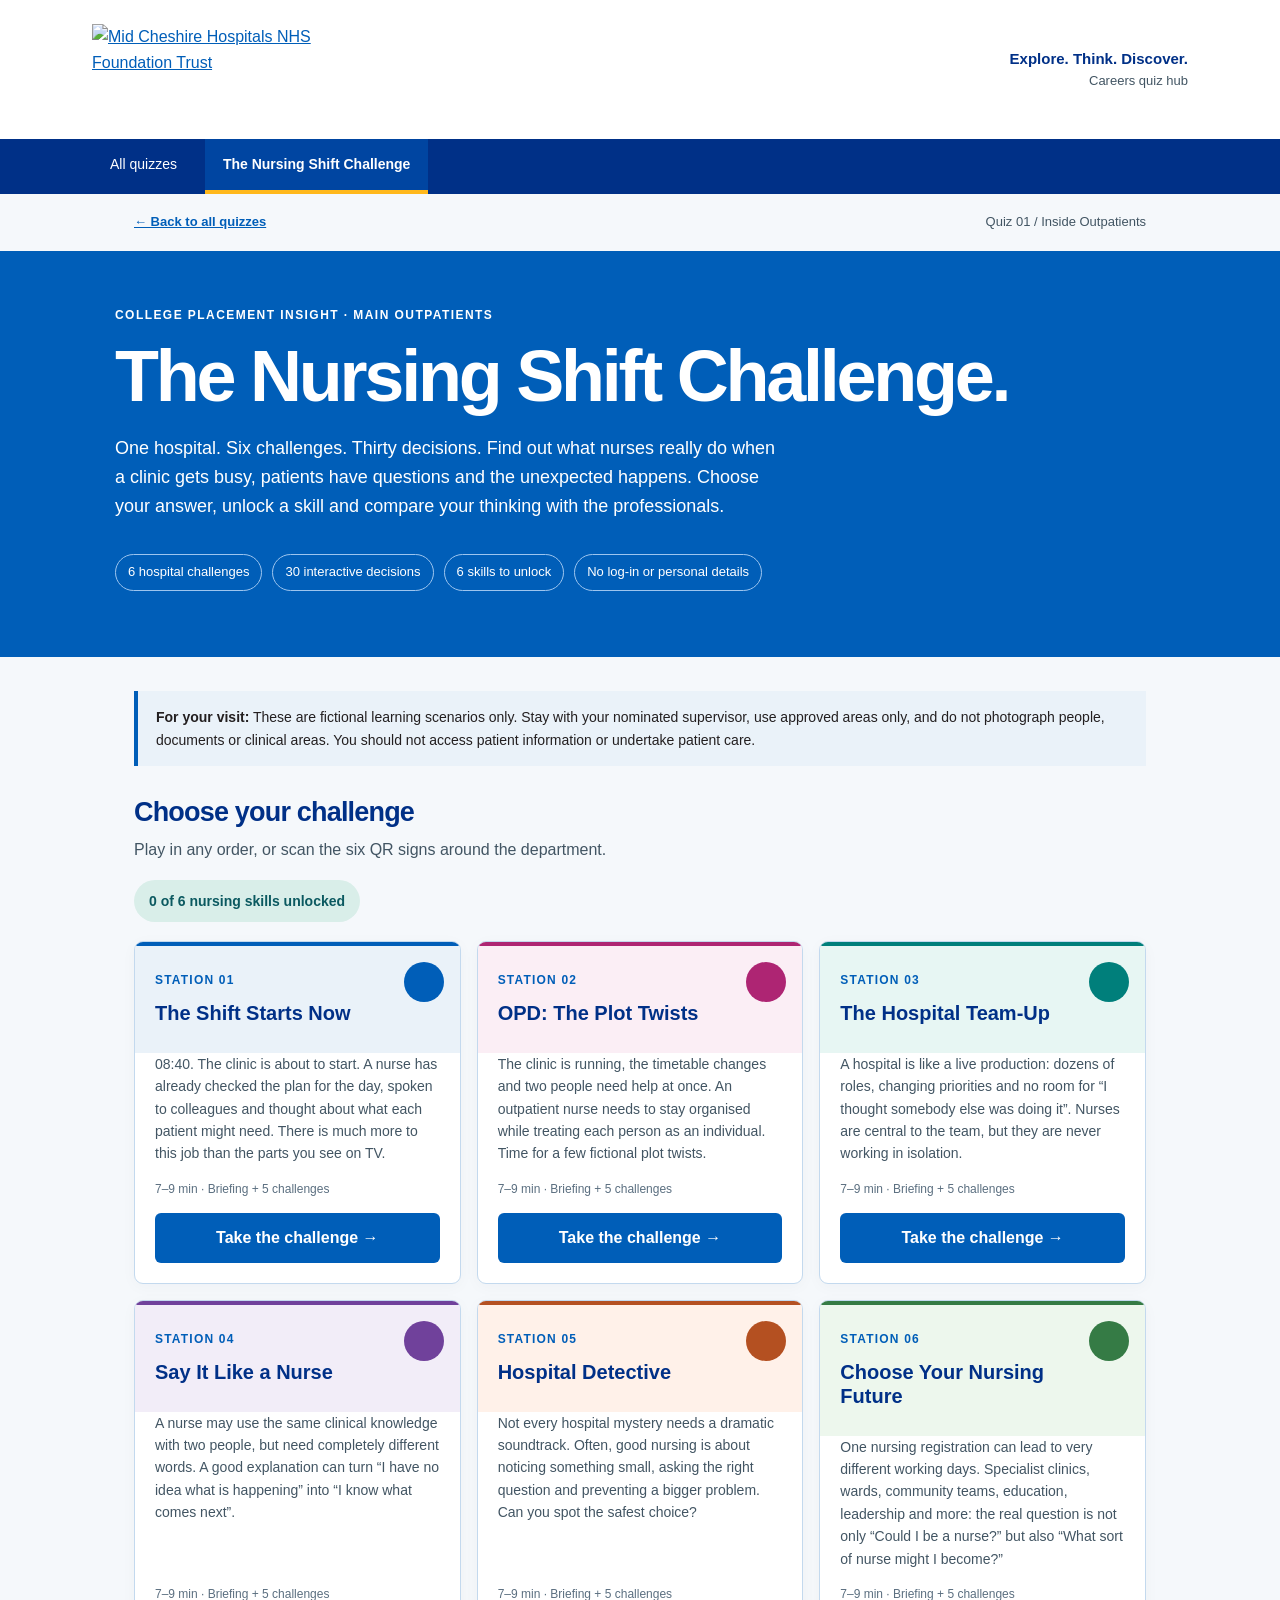
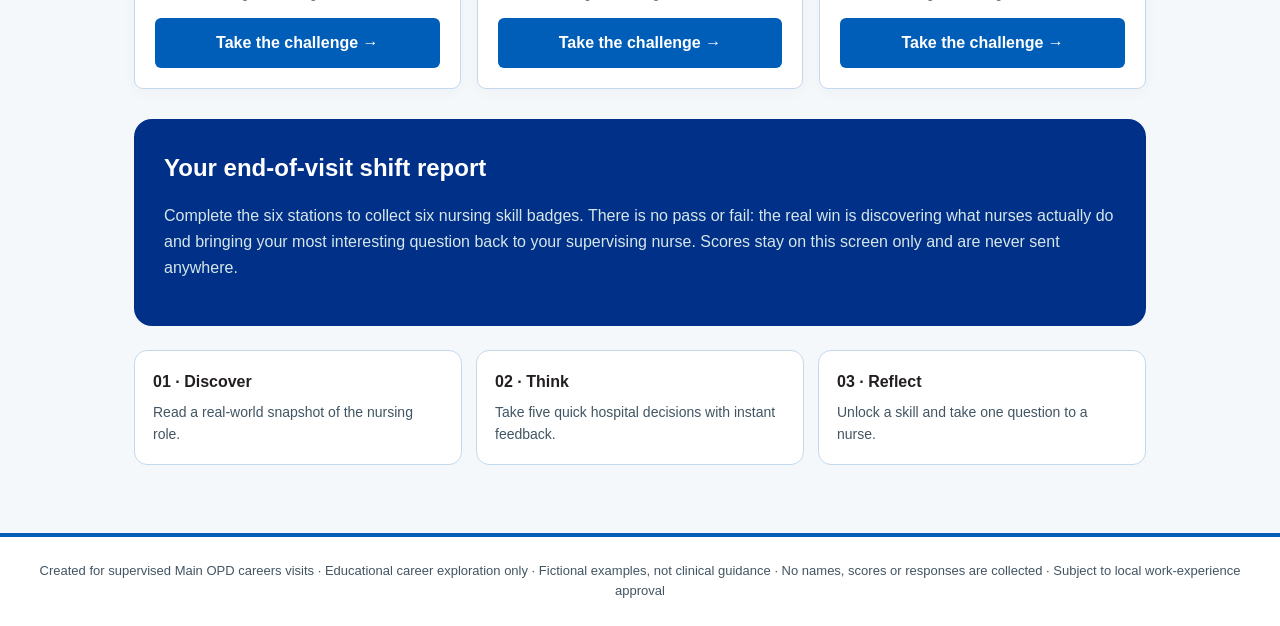
==== nursing.html @ 4a9d88ef "Add branded careers quiz hub Co-authored-by: Copilot App <223556219+Copilot@users.noreply.github.com" ====
<!doctype html>
<html lang="en-GB">
<head>
<meta charset="utf-8"><meta name="viewport" content="width=device-width,initial-scale=1"><meta name="theme-color" content="#005eb8">
<meta name="description" content="Inside Outpatients: an interactive nursing careers insight experience for college students aged 16–18.">
<title>Inside Outpatients | The Nursing Shift Challenge</title>
<style>
:root{--navy:#10273c;--deep:#091a2a;--teal:#006e77;--mint:#c7f0e9;--sky:#e9f5f6;--ink:#15283c;--muted:#4b6072;--line:#d8e5e9;--bg:#f5f8fa;--white:#fff;--gold:#e2b26d;--red:#a62f45}*{box-sizing:border-box}html{scroll-behavior:smooth}body{margin:0;background:var(--bg);color:var(--ink);font-family:Arial,Helvetica,sans-serif;font-size:16px;line-height:1.55}button,a{font:inherit}button:focus-visible,a:focus-visible{outline:3px solid #e3af56;outline-offset:4px}a{color:var(--teal)}header{background:var(--deep);color:#fff}header .inner{max-width:1060px;margin:auto;display:flex;justify-content:space-between;gap:15px;align-items:center;padding:18px 24px}.brand{font-weight:800;letter-spacing:.08em;text-transform:uppercase;font-size:14px}.brand span{display:block;font-weight:400;font-size:12px;letter-spacing:.04em;color:#b7d3d9}.header-pill{border:1px solid #527181;border-radius:99px;font-size:12px;padding:7px 12px;color:#d5e7eb}.hero{background:linear-gradient(140deg,#10273c 0%,#124e5a 100%);color:white;padding:55px 24px 66px}.hero-inner{max-width:1050px;margin:auto}.eyebrow{font-size:12px;letter-spacing:.16em;text-transform:uppercase;color:#bfe2e3;font-weight:bold}.hero h1{font-size:clamp(38px,6vw,72px);line-height:1.06;letter-spacing:-.045em;margin:13px 0 20px;max-width:850px}.hero p{color:#e4f1f3;font-size:18px;max-width:660px;margin:0 0 26px}.hero-tag{display:inline-block;margin-right:10px;margin-top:8px;color:#e5f7f6;border:1px solid #7aafb0;border-radius:20px;padding:7px 12px;font-size:13px}.container{max-width:1060px;padding:34px 24px 68px;margin:auto}.section-head{display:flex;justify-content:space-between;gap:14px;align-items:end;margin:8px 0 17px}.section-head h2{margin:0;font-size:27px;letter-spacing:-.03em}.section-head p{margin:3px 0 0;color:var(--muted)}.notice{border-left:4px solid var(--teal);padding:15px 18px;background:#eaf6f5;margin-bottom:25px;font-size:14px}.grid{display:grid;grid-template-columns:repeat(3,minmax(0,1fr));gap:16px}.station{background:white;border:1px solid var(--line);border-radius:16px;overflow:hidden;box-shadow:0 3px 16px #11283908;display:flex;flex-direction:column}.station .top{min-height:86px;padding:20px;background:linear-gradient(105deg,#eef6f7,#fff)}.number{display:inline-block;font-size:12px;letter-spacing:.1em;font-weight:bold;color:var(--teal)}.station h3{font-size:20px;line-height:1.2;margin:9px 0 8px}.station .body{padding:0 20px 20px;display:flex;flex-direction:column;flex:1}.station p{margin:0 0 15px;color:var(--muted);font-size:14px;flex:1}.meta{font-size:12px;color:#5b6f80;margin-bottom:14px}.btn{border:0;background:var(--teal);color:white;border-radius:9px;padding:12px 17px;font-weight:bold;cursor:pointer;display:inline-block;text-decoration:none;text-align:center}.btn:hover{background:#00555c}.btn.secondary{background:white;border:1px solid #93b9bf;color:#174750}.btn.secondary:hover{background:#ecf8f7}.btn.dark{background:var(--navy)}.btn:disabled{opacity:.45;cursor:not-allowed}.foot{border-top:1px solid var(--line);padding:24px;color:var(--muted);font-size:13px;text-align:center}.hide{display:none!important}.crumb{margin-bottom:23px}.crumb button{border:0;background:none;color:var(--teal);font-weight:bold;cursor:pointer;padding:0}.module{background:white;border:1px solid var(--line);border-radius:18px;padding:clamp(19px,4vw,37px);box-shadow:0 8px 30px #10273c09}.module-heading .kicker{font-size:12px;color:var(--teal);font-weight:700;text-transform:uppercase;letter-spacing:.13em}.module h2{font-size:clamp(28px,4vw,43px);line-height:1.13;margin:8px 0 13px;letter-spacing:-.04em}.module .lead{font-size:17px;color:var(--muted);max-width:780px}.insights{display:grid;grid-template-columns:repeat(3,minmax(0,1fr));gap:12px;margin:28px 0}.insight{background:#f1f7f7;border-radius:11px;padding:18px}.insight h3{font-size:16px;margin:0 0 7px;color:#12555c}.insight p{font-size:14px;margin:0;color:#3f5965}.scenario{border-left:4px solid #d7ab67;background:#fff8ee;padding:16px 19px;margin:20px 0 26px}.scenario h3{font-size:15px;margin:0 0 5px}.scenario p{margin:0;color:#534633;font-size:14px}.quiz-area{border-top:1px solid var(--line);padding-top:25px;margin-top:23px}.quiz-bar{display:flex;align-items:center;justify-content:space-between;gap:15px}.progress-bg{background:#e1ecee;border-radius:12px;height:7px;flex:1;overflow:hidden}.progress-fill{width:0%;height:100%;background:#0b7c83;transition:width .2s}.small{font-size:13px;color:var(--muted)}#question{font-size:21px;margin:17px 0 20px;line-height:1.3}.options{display:grid;gap:10px}.option{display:flex;align-items:flex-start;gap:11px;text-align:left;border:1px solid #c5d6dc;border-radius:11px;padding:13px 15px;background:#fff;color:#23374a;cursor:pointer;font-size:15px;min-height:50px}.option:hover:not(:disabled){background:#f0f9f8;border-color:#67a7aa}.option:disabled{cursor:default}.option .letter{display:inline-flex;justify-content:center;align-items:center;background:#eff4f7;border-radius:7px;width:29px;height:29px;flex:0 0 29px;font-weight:700;font-size:13px}.option.good{border-color:#14805f;background:#eaf8f2}.option.bad{border-color:#b85762;background:#fff0f2}.feedback{border-left:4px solid #0a7d75;background:#e9f7f4;padding:16px;margin:18px 0}.feedback.incorrect{border-color:#b57944;background:#fff8eb}.feedback h3{margin:0 0 5px;font-size:17px}.feedback p{margin:0;font-size:14px}.actions{display:flex;justify-content:space-between;align-items:center;gap:15px;margin-top:22px;flex-wrap:wrap}.result{text-align:center;padding:17px 0 12px}.result .big{font-size:54px;font-weight:800;line-height:1;color:#036c73}.result h3{font-size:28px;margin:13px auto 8px}.reflection{margin-top:28px;background:#eff7f8;border-radius:10px;padding:19px;text-align:left}.reflection h4{margin:0 0 8px}.reflection label{display:block;font-weight:bold;font-size:14px;margin-bottom:7px}.reflection textarea{display:block;width:100%;min-height:95px;padding:13px;font:inherit;border:1px solid #a9c1c9;border-radius:8px;resize:vertical}.reflection p{font-size:13px;color:var(--muted);margin:8px 0 0}.stretch{background:#f4f6f8;border:1px dashed #9fb8c1;padding:17px;border-radius:10px;margin-top:22px}.stretch strong{display:block;margin-bottom:5px}.end-card{background:var(--navy);color:white;border-radius:18px;padding:30px;margin-top:30px}.end-card h2{margin:0 0 10px}.end-card p{color:#d6e7ea}.steps{display:grid;grid-template-columns:repeat(3,1fr);gap:14px;margin-top:24px}.step{background:white;border:1px solid var(--line);border-radius:13px;padding:18px}.step b{display:block}.step p{font-size:14px;color:var(--muted);margin:6px 0 0}.soft{color:#627b88}@media(max-width:780px){.grid{grid-template-columns:repeat(2,minmax(0,1fr))}.insights{grid-template-columns:1fr}.steps{grid-template-columns:1fr}}@media(max-width:530px){.grid{grid-template-columns:1fr}.hero{padding:36px 22px 45px}.hero h1{font-size:42px}.container{padding:25px 16px 55px}.header-pill{display:none}.module{padding:20px}.station .top{min-height:70px}.section-head h2{font-size:24px}.quiz-bar{flex-wrap:wrap}.progress-bg{min-width:100%}}
@media print{.btn,header,.crumb,.foot,#home{display:none!important}.module{box-shadow:none;border:none}.container{padding:0}}

.unlock-report{display:inline-block;font-size:14px;font-weight:700;background:#d9eee9;color:#0b5960;padding:10px 15px;border-radius:30px;margin:0 0 19px}
.station.completed{border-color:#52a38f;box-shadow:0 0 0 2px #d0f2e5}
.station.completed .top:after{content:"✓ SKILL UNLOCKED";display:block;font-size:11px;font-weight:bold;color:#0b725f;letter-spacing:.05em;margin-top:6px}
.q-type{font-weight:800;color:#0b6c75;font-size:12px;letter-spacing:.12em;margin-top:20px}
.badge-earned{margin:3px auto 16px;background:#ddf4e9;border:1px solid #81ba9a;color:#155a4c;display:inline-block;padding:10px 18px;font-weight:800;letter-spacing:.045em;border-radius:99px;font-size:13px}
.station:nth-child(2) .top{background:linear-gradient(110deg,#faf0e4,#fdfdfd)}
.station:nth-child(3) .top{background:linear-gradient(110deg,#e5effb,#fdfdfd)}
.station:nth-child(4) .top{background:linear-gradient(110deg,#eeeafa,#fdfdfd)}
.station:nth-child(5) .top{background:linear-gradient(110deg,#fff0ee,#fdfdfd)}
.station:nth-child(6) .top{background:linear-gradient(110deg,#e8f6e8,#fdfdfd)}
@media(prefers-reduced-motion:reduce){*{scroll-behavior:auto!important;transition:none!important}}
</style>
<link rel="stylesheet" href="theme.css">
</head>
<body>
<a class="skip-link" href="#content">Skip to main content</a>
<header class="site-header"><div class="inner"><a class="trust-logo" href="index.html" aria-label="Quiz hub home"><img src="https://www.mcht.nhs.uk/application/files/9216/4493/8161/Mid_Cheshire_Hospitals_Logo.svg" width="644" height="203" alt="Mid Cheshire Hospitals NHS Foundation Trust"></a><div class="site-label">Explore. Think. Discover.<span>Careers quiz hub</span></div></div></header>
<nav class="site-nav" aria-label="Main navigation"><div class="nav-inner"><a href="index.html">All quizzes</a><a href="nursing.html" aria-current="page">The Nursing Shift Challenge</a></div></nav>
<div id="content" tabindex="-1"></div>
<div class="quiz-breadcrumb"><a href="index.html">&larr; Back to all quizzes</a><span>Quiz 01 / Inside Outpatients</span></div>
<div id="home"><section class="hero"><div class="hero-inner"><div class="eyebrow">College placement insight · Main outpatients</div><h1>The Nursing Shift Challenge.</h1><p>One hospital. Six challenges. Thirty decisions. Find out what nurses really do when a clinic gets busy, patients have questions and the unexpected happens. Choose your answer, unlock a skill and compare your thinking with the professionals.</p><span class="hero-tag">6 hospital challenges</span><span class="hero-tag">30 interactive decisions</span><span class="hero-tag">6 skills to unlock</span><span class="hero-tag">No log-in or personal details</span></div></section><main class="container"><div class="notice"><strong>For your visit:</strong> These are fictional learning scenarios only. Stay with your nominated supervisor, use approved areas only, and do not photograph people, documents or clinical areas. You should not access patient information or undertake patient care.</div><div class="section-head"><div><h2>Choose your challenge</h2><p>Play in any order, or scan the six QR signs around the department.</p></div></div><div id="unlockReport" class="unlock-report" aria-live="polite">0 of 6 nursing skills unlocked</div><div class="grid" id="stationCards"></div><section class="end-card"><h2>Your end-of-visit shift report</h2><p>Complete the six stations to collect six nursing skill badges. There is no pass or fail: the real win is discovering what nurses actually do and bringing your most interesting question back to your supervising nurse. Scores stay on this screen only and are never sent anywhere.</p></section><div class="steps"><div class="step"><b>01 · Discover</b><p>Read a real-world snapshot of the nursing role.</p></div><div class="step"><b>02 · Think</b><p>Take five quick hospital decisions with instant feedback.</p></div><div class="step"><b>03 · Reflect</b><p>Unlock a skill and take one question to a nurse.</p></div></div></main></div>
<main id="stationView" class="container hide"><nav class="crumb"><button id="backBtn" type="button">← All stations</button></nav><article class="module"><div class="module-heading"><div class="kicker" id="moduleKicker"></div><h2 id="moduleTitle"></h2><p class="lead" id="moduleLead"></p></div><section class="insights" id="moduleInsights" aria-label="Background reading"></section><aside class="scenario"><h3>Before you begin</h3><p id="moduleFocus"></p></aside><section class="quiz-area" aria-live="polite"><div id="quizScreen"><div class="quiz-bar"><strong id="qCount">Question 1 of 5</strong><div class="progress-bg" role="progressbar" aria-label="Quiz progress" aria-valuemin="0" aria-valuemax="5" aria-valuenow="0" id="progress"><div class="progress-fill" id="progressFill"></div></div><span class="small" id="scoreLabel">0 correct</span></div><div id="qType" class="q-type">HOSPITAL DECISION</div><h3 id="question"></h3><div class="options" id="options"></div><div class="feedback hide" id="feedback"><h3 id="feedbackTitle"></h3><p id="feedbackText"></p></div><div class="actions"><span class="small">Your answers stay on this device · no marks recorded</span><button class="btn" id="nextBtn" disabled type="button">Next question →</button></div></div><div id="resultScreen" class="result hide"><div class="eyebrow" style="color:#176d74">Challenge completed</div><div class="badge-earned" id="skillBadge"></div><div class="big" id="scoreBig"></div><h3 id="resultTitle"></h3><p id="resultText"></p><div class="reflection"><h4>Debrief with your supervising nurse</h4><label for="reflectionText" id="reflectionPrompt"></label><textarea id="reflectionText" placeholder="Your thoughts — just for you. Nothing is sent or saved."></textarea><p>These notes are not saved, submitted or shared. Discuss your answer with your staff buddy if you wish.</p></div><div class="actions"><button class="btn secondary" id="retryBtn" type="button">Replay the challenge</button><button class="btn dark" id="nextStationBtn" type="button">Next challenge →</button></div></div></section><aside class="stretch"><strong>Ask a real nurse</strong><span id="moduleStretch"></span></aside></article></main>
<footer class="foot">Created for supervised Main OPD careers visits · Educational career exploration only · Fictional examples, not clinical guidance · No names, scores or responses are collected · Subject to local work-experience approval</footer>
<script>
'use strict';
const stations=[{"title":"The Shift Starts Now","kicker":"01 / A morning in the life of a nurse","minutes":"7–9 min","tag":"START OF SHIFT","badge":"Clinical judgement","lead":"08:40. The clinic is about to start. A nurse has already checked the plan for the day, spoken to colleagues and thought about what each patient might need. There is much more to this job than the parts you see on TV.","insights":[["Before the first patient","A nursing day may begin with a briefing, reviewing relevant information and checking that the team has what it needs."],["Think, then act","Registered nurses assess needs, use professional judgement, plan and evaluate care. They do not simply follow instructions."],["No two shifts are alike","Nursing combines practical skills with communication, organising, documentation, patient advocacy and teamwork."]],"focus":"You are watching a fictional morning unfold. In each situation, choose the response that best reflects a registered nurse’s role. No clinical experience needed.","questions":[["It’s 08:40 and the team is having a huddle. What is the biggest reason nurses take part?",["To make sure everyone knows the clinic priorities, responsibilities and any safety concerns","To decide which staff member has the busiest diary","To replace all written communication for the day","To discuss patients within earshot of the waiting room"],0,"A short briefing helps the team coordinate, clarify responsibilities and anticipate problems while keeping information confidential."],["A patient tells the nurse something has changed since their last appointment. What best shows nursing judgement?",["Keep to the original plan because the appointment is booked","Assume the change is unimportant unless a doctor asks","Listen, assess what has changed and act or escalate appropriately","Ask the patient to come back another day without further assessment"],2,"Nurses use assessment and professional judgement to respond to changes and involve the right professional where needed."],["Nursing myth-buster: Which statement is actually true?",["Nurses only carry out instructions written by doctors","Nurses independently use evidence and professional judgement within their scope","Nurses only work on hospital wards","Nurses never lead patient education"],1,"Registered nurses are accountable professionals. Their role includes assessment, decision-making, education and evaluation."],["A patient is about to leave after an appointment. Which task may be an important part of nursing care?",["Checking the patient understands the agreed aftercare and knows where to seek help","Assuming the patient understood everything because they nodded","Rushing through information without inviting questions","Giving identical advice to everybody regardless of the plan"],0,"Clear, appropriate aftercare information and checking understanding help people manage after the visit."],["The TV version of nursing is usually dramatic. Which behind-the-scenes task is also genuinely important?",["Guessing the next appointment from memory","Skipping documentation when the clinic is busy","Only focusing on visible procedures","Accurate records, preparation, communication and ongoing safety checks"],3,"Much of high-quality nursing happens quietly: preparation, accurate records, coordination and noticing small changes."]],"reflect":"Which part of a nurse’s shift did you underestimate before today?","stretch":"Ask an available nurse: “What is the first thing you check before your clinic starts?”"},{"title":"OPD: The Plot Twists","kicker":"02 / A busy outpatient clinic","minutes":"7–9 min","tag":"THE BUSY CLINIC","badge":"Adaptability","lead":"The clinic is running, the timetable changes and two people need help at once. An outpatient nurse needs to stay organised while treating each person as an individual. Time for a few fictional plot twists.","insights":[["Outpatients is varied","Nurses may support specialist clinics, prepare for procedures, assist with treatments, provide education and coordinate follow-up."],["Plans can change","Delays and unexpected questions happen. Nurses stay calm, share accurate information and recognise when something needs escalating."],["Patients first","Busy does not mean impersonal. Dignity, privacy and clear explanations still matter when the waiting room is full."]],"focus":"Plot twist: the printer has jammed, a clinic is delayed and the phone keeps ringing. What does sensible nursing practice look like?","questions":[["Plot twist: a clinic is running late and patients are frustrated. What should the nurse and team aim to do?",["Promise everyone they will be seen in five minutes","Give clear, honest updates and involve the appropriate team to manage concerns","Avoid the waiting area until the delay is over","Tell people they should have expected a delay"],1,"People may still be frustrated, but honest updates and compassionate communication can reduce uncertainty. Never promise a time you cannot confirm."],["A patient arrives anxious about a minor outpatient procedure. What is the nurse’s best starting point?",["Explain what they can expect, listen to concerns and check understanding","Say “There’s nothing to worry about” and move on","Assume everyone wants the same amount of information","Distract them by talking only to their relative"],0,"Nurses provide relevant information, listen to concerns and support informed choices in line with their role."],["A procedure room is being prepared for a clinic. What is a realistic nursing contribution?",["Choosing instruments at random to save time","Assuming all equipment has already been checked","Preparing appropriate supplies and checking readiness within local processes","Leaving preparation entirely to the patient"],2,"Preparation and appropriate checks are an important part of safe, efficient clinic work."],["The nurse is asked a question they cannot safely answer straight away. What is the strongest professional response?",["Give a confident guess so the patient feels reassured","Ignore the question until the end of the day","Search social media for a quick answer","Explain they will check the correct information or ask the appropriate colleague"],3,"Knowing your limits and finding a reliable answer is a strength, not a weakness."],["What makes outpatient nursing different from the stereotype of a hospital ward?",["It does not involve qualified nurses","It can include specialist reviews, procedures, education and follow-up without an overnight stay","It never involves clinical decisions","It has no teamwork or planning"],1,"Outpatient nurses work across diverse specialties and may help people before, during and after appointments."]],"reflect":"What would be hardest about staying professional when a clinic gets busy?","stretch":"Ask a nurse: “What is the most unpredictable part of an outpatient day?”"},{"title":"The Hospital Team-Up","kicker":"03 / Nobody runs a hospital alone","minutes":"7–9 min","tag":"TEAM CHALLENGE","badge":"Teamwork","lead":"A hospital is like a live production: dozens of roles, changing priorities and no room for “I thought somebody else was doing it”. Nurses are central to the team, but they are never working in isolation.","insights":[["Different skills","Registered nurses, clinical support workers, doctors, pharmacists, therapists and many other colleagues bring different expertise."],["Delegation matters","A nurse must consider whether a task is appropriate, whether the person is competent and whether the right support is available."],["Speak up early","Clear handover, respectful questions and timely escalation all contribute to safe care."]],"focus":"You are following an imaginary outpatient clinic team. Decide who contributes and how nurses keep everyone working together.","questions":[["The nurse needs help supporting the clinic. What makes safe delegation different from “just handing jobs out”?",["Giving tasks to whoever is closest","Checking the task, the person’s competence and the support required","Assuming any task is fine if the clinic is busy","Delegating all accountability to someone else"],1,"Delegation requires professional judgement, appropriate instructions and oversight. Registered nurses remain accountable for their own decisions."],["A clinical support worker notices that a patient seems more unwell than earlier. What should happen?",["Wait until the end of the clinic to mention it","Try to diagnose the problem independently","Promptly raise the concern with the registered nurse or appropriate clinician","Discuss it with other visitors"],2,"Recognising and promptly reporting a concern is a valuable contribution. Clinical assessment and decisions sit with the appropriate professional."],["Hospital team quiz: who helps protect patients by keeping the environment clean?",["Domestic and environmental services working alongside clinical staff","Only registered nurses","Only hospital managers","Only reception staff"],0,"Cleaning teams are crucial to infection prevention; patient safety depends on more than clinical roles."],["A patient needs advice about a medicine. Which colleague might a nurse work with for specialist medicine expertise?",["A porter","An estates engineer","A graphic designer","A pharmacist"],3,"Pharmacists bring specialist knowledge of medicines and help the wider team use them safely."],["Which handover would best support a nurse taking over responsibility?",["“You’ll work it out.”","A concise, accurate, relevant update through an approved confidential route","A message containing rumours and personal opinions","An unverified note left in a public area"],1,"Useful handovers are clear, factual, timely and confidential; the exact process depends on local policy."]],"reflect":"Which hospital job did you not realise made such a difference to nursing?","stretch":"Find out which colleagues an outpatient nurse speaks to most often during a clinic."},{"title":"Say It Like a Nurse","kicker":"04 / The communication challenge","minutes":"7–9 min","tag":"THE WORDING TEST","badge":"Communication","lead":"A nurse may use the same clinical knowledge with two people, but need completely different words. A good explanation can turn “I have no idea what is happening” into “I know what comes next”.","insights":[["Listen first","Patients may be worried, confused or embarrassed. Good nursing communication begins with listening."],["Make it understandable","Plain language and checking understanding are often more useful than impressive medical vocabulary."],["Adapt and include","Communication needs vary. Nurses consider interpreters, accessible formats and reasonable adjustments."]],"focus":"Your task: spot the best words, not just the most medical-sounding ones. Each example is fictional.","questions":[["A patient says, “I’m really nervous about today.” Which reply sounds most like a thoughtful nurse?",["“Everyone gets nervous. Next question.”","“Try not to think about it.”","“Thanks for telling me. What is worrying you most?”","“The clinic is busy so we need to move on.”"],2,"Acknowledging feelings and asking an open question helps a nurse understand what reassurance or information may help."],["Rewrite challenge: “Please remain seated pending your appointment.” Which version is clearest?",["“Please take a seat; we’ll let you know when it’s time to go in.”","“Await subsequent clinical notification.”","“Maintain position until instructed otherwise.”","“Do not move for any reason.”"],0,"Plain language makes information easier to understand without losing its meaning."],["A nurse has explained the next steps but the patient still seems unsure. What is a useful approach?",["Repeat the same words louder","Ask an open question or invite the patient to explain the plan in their own words","Assume the patient understands because they said yes","Finish the conversation immediately"],1,"Checking understanding without testing or blaming the patient helps identify anything that needs explaining differently."],["A patient may need communication support because of hearing difficulties. What is the best approach?",["Automatically speak as loudly as possible","Only address the companion","Assume written information works for everyone","Ask what helps them communicate and arrange appropriate adjustments"],3,"Person-centred care means asking about individual communication needs rather than making assumptions."],["A colleague uses a phrase a patient does not understand. What could the nurse do?",["Use even more abbreviations","Pretend the patient understood","Explain it simply and check whether the patient has questions","Tell the patient to search for it online"],2,"Nurses regularly translate complex information into language that is understandable and respectful."]],"reflect":"What sentence could a nurse use to make somebody feel genuinely listened to?","stretch":"Ask an available nurse: “What is one phrase you use to help nervous patients feel comfortable?”"},{"title":"Hospital Detective","kicker":"05 / Spot the professional decision","minutes":"7–9 min","tag":"MYSTERY FILES","badge":"Patient safety","lead":"Not every hospital mystery needs a dramatic soundtrack. Often, good nursing is about noticing something small, asking the right question and preventing a bigger problem. Can you spot the safest choice?","insights":[["Look twice","Checking the correct person, plan and information is a core part of many nursing processes."],["Privacy is part of care","Confidentiality, dignity and secure records matter even when the hospital is extremely busy."],["Speak up, don’t cover up","Nurses have professional responsibilities to raise concerns and respond openly when things are not right."]],"focus":"These are fictional “case files”. You are choosing what an accountable registered nurse would prioritise, not carrying out any clinical action as a visitor.","questions":[["Case file 01: two people have similar names. Before a clinical procedure, what is the nurse’s priority?",["Use the correct approved identity-checking process","Guess from where they are sitting","Assume the appointment list cannot be wrong","Ask the other patient to confirm their identity"],0,"Reliable identity checks help prevent wrong-person errors. Local procedures specify how to do these safely."],["Case file 02: someone asks a nurse to discuss sensitive results in a busy corridor. Best response?",["Speak quickly so fewer people overhear","Text the results to a friend of the patient","Arrange an appropriate private conversation and follow information-sharing procedures","Read the record aloud without confirming the person’s identity"],2,"Privacy and appropriate information-sharing are part of safe, respectful professional practice."],["Case file 03: the nurse notices information is missing from an instruction. Which decision shows good judgement?",["Carry on because the clinic is running late","Clarify the instruction through the correct route before acting","Ask a visitor what they think it means","Make an assumption and hope for the best"],1,"When something is unclear, checking before acting protects patients and staff."],["Case file 04: a colleague raises a genuine safety concern. What response best supports a safe culture?",["Dismiss it because nobody else noticed","Ask them not to put anything in writing","Talk about the colleague behind their back","Listen, take it seriously and use the appropriate escalation process"],3,"Concerns should be heard and acted on using local speaking-up and safety procedures."],["Case file 05: you spot a hospital selfie showing a patient list in the background. What is the problem?",["Only the lighting","It should have had a different filter","It may disclose confidential information and should not be shared","It is fine if the poster meant well"],2,"Identifiable patient information must not be captured or shared through personal photographs or social media."]],"reflect":"Why do you think “checking twice” can be more professional than acting quickly?","stretch":"Ask a nurse for a general, non-identifiable example of a routine safety check that people may not notice."},{"title":"Choose Your Nursing Future","kicker":"06 / Careers behind the uniform","minutes":"7–9 min","tag":"CAREER MODE","badge":"Career insight","lead":"One nursing registration can lead to very different working days. Specialist clinics, wards, community teams, education, leadership and more: the real question is not only “Could I be a nurse?” but also “What sort of nurse might I become?”","insights":[["Many nursing settings","Registered nurses work in wards, outpatient departments, specialist services, community care and other settings."],["Getting qualified","UK routes include NMC-approved nursing degree programmes and nursing degree apprenticeships; entry requirements vary."],["Keep growing","Learning continues after registration. Nurses can develop expertise, take on leadership roles, teach and improve services."]],"focus":"Match the role to the situation, uncover a few career myths and imagine what you might enjoy about nursing.","questions":[["Which nurse is most likely to support people attending a specialist clinic without an overnight admission?",["Only a theatre nurse","An outpatient or specialist clinic nurse","Only a school nurse","Only a ward manager"],1,"Outpatient and specialist nurses support assessment, procedures, treatment, education and follow-up in clinics."],["A nurse loves explaining conditions and helping people manage their health. Which part of nursing could appeal?",["Patient education and specialist nursing","Avoiding patient conversations","Working with no team or learning","Only completing equipment stock counts"],0,"Teaching and helping people understand their health are major parts of many nursing roles."],["Nursing careers myth: “Once you qualify, every nurse does the same job forever.” What is true?",["Yes, nurses cannot change settings","Yes, but only after retiring","No: nurses can develop new skills and move into different services and roles","No: registration means no more training is needed"],2,"Nursing offers multiple pathways, and ongoing professional development is part of a nursing career."],["Which is a genuine route to becoming a UK registered nurse?",["Watching a series of medical dramas","A one-day shadowing visit on its own","Passing an online nursing trivia quiz","An NMC-approved nursing degree or nursing degree apprenticeship"],3,"Nursing is a regulated profession. Approved education routes lead towards eligibility to register, subject to meeting all requirements."],["Final decision: which combination is most likely to help someone thrive as a nurse?",["Curiosity, compassion, teamwork and willingness to keep learning","Never asking for help and always pretending to know the answer","Being fast at every task even if safety is affected","Avoiding conversations and keeping concerns secret"],0,"Good nursing brings together knowledge, respect, judgement, communication and lifelong learning."]],"reflect":"Which kind of nursing would you most like to explore next, and which skill would you like to develop?","stretch":"Ask a nurse: “If you could give your 16-year-old self one piece of career advice, what would it be?”"}];
const home=document.getElementById('home'),view=document.getElementById('stationView');let active=-1,qIndex=0,score=0,answered=false;const completed=new Set();const challengeLabels=['SHIFT BRIEFING','HOSPITAL PLOT TWIST','NURSING REALITY CHECK','WHAT WOULD YOU SAY?','BEHIND THE SCENES'];
const $=id=>document.getElementById(id);function safeText(el,txt){el.textContent=txt}
function cards(){const wrap=$('stationCards');stations.forEach((s,i)=>{const card=document.createElement('div');card.className='station';card.innerHTML=`<div class="top"><span class="number">STATION ${String(i+1).padStart(2,'0')}</span><h3></h3></div><div class="body"><p class="desc"></p><div class="meta">${s.minutes} · Briefing + 5 challenges</div><button class="btn" type="button">Take the challenge →</button></div>`;card.querySelector('h3').textContent=s.title;card.querySelector('p').textContent=s.lead;card.querySelector('button').addEventListener('click',()=>go(i));if(completed.has(i))card.classList.add('completed');wrap.appendChild(card)})}
function go(i,add=true){active=i;qIndex=0;score=0;answered=false;const s=stations[i];home.classList.add('hide');view.classList.remove('hide');safeText($('moduleKicker'),s.kicker);safeText($('moduleTitle'),s.title);safeText($('moduleLead'),s.lead);safeText($('moduleFocus'),s.focus);safeText($('moduleStretch'),s.stretch);const ins=$('moduleInsights');ins.replaceChildren();for(const [h,t] of s.insights){const d=document.createElement('div');d.className='insight';const hh=document.createElement('h3');hh.textContent=h;const p=document.createElement('p');p.textContent=t;d.append(hh,p);ins.append(d)}$('quizScreen').classList.remove('hide');$('resultScreen').classList.add('hide');$('reflectionText').value='';renderQ();if(add){const url=new URL(window.location.href);url.searchParams.set('station',String(i+1));history.pushState({station:i},'',url.toString())}window.scrollTo({top:0,behavior:'instant'})}
function renderQ(){const q=stations[active].questions[qIndex];answered=false;safeText($('qCount'),`Question ${qIndex+1} of 5`);safeText($('scoreLabel'),`${score} correct`);$('progressFill').style.width=`${qIndex*20}%`;$('progress').setAttribute('aria-valuenow',String(qIndex));safeText($('question'),q[0]);safeText($('qType'),challengeLabels[qIndex]);$('options').replaceChildren();q[1].forEach((answer,i)=>{const b=document.createElement('button');b.type='button';b.className='option';const badge=document.createElement('span');badge.className='letter';badge.textContent=String.fromCharCode(65+i);const label=document.createElement('span');label.textContent=answer;b.append(badge,label);b.addEventListener('click',()=>choose(i));$('options').appendChild(b)});$('feedback').className='feedback hide';$('nextBtn').disabled=true;$('nextBtn').textContent=qIndex===4?'See your reflection →':'Next question →'}
function choose(choice){if(answered)return;answered=true;const q=stations[active].questions[qIndex],ok=choice===q[2];if(ok)score++;[...$('options').children].forEach((b,i)=>{b.disabled=true;if(i===q[2])b.classList.add('good');else if(i===choice)b.classList.add('bad')});$('feedback').className=`feedback ${ok?'':'incorrect'}`;safeText($('feedbackTitle'),ok?'Good reasoning':'A useful point to remember');safeText($('feedbackText'),q[3]);$('nextBtn').disabled=false;safeText($('scoreLabel'),`${score} correct`)}
function advance(){if(!answered)return;if(qIndex<4){qIndex++;renderQ();$('question').scrollIntoView({behavior:'smooth',block:'center'})}else finish()}
function finish(){completed.add(active);safeText($('skillBadge'),'SKILL UNLOCKED: '+stations[active].badge);$('quizScreen').classList.add('hide');$('resultScreen').classList.remove('hide');$('progressFill').style.width='100%';safeText($('scoreBig'),`${score}/5`);safeText($('resultTitle'),score===5?'Great clinical thinking':score>=3?'Strong start':'Keep thinking like a nurse');safeText($('resultText'),`You've explored ${stations[active].title.toLowerCase()}. You've unlocked a nursing skill. The explanations matter more than your score — take one interesting question to your supervising nurse.`);safeText($('reflectionPrompt'),stations[active].reflect);$('nextStationBtn').textContent=active===5?'Back to all stations':'Next challenge →';$('resultScreen').scrollIntoView({behavior:'smooth',block:'center'})}
function updateBadges(){safeText($('unlockReport'),`${completed.size} of 6 nursing skills unlocked`);$('stationCards').replaceChildren();cards()}
function back(add=true){updateBadges();home.classList.remove('hide');view.classList.add('hide');active=-1;if(add){let u=new URL(location.href);u.searchParams.delete('station');history.pushState({},'',u.toString())}window.scrollTo({top:0,behavior:'instant'})}
function readStation(){const n=Number(new URLSearchParams(location.search).get('station'));return Number.isInteger(n)&&n>=1&&n<=stations.length?n-1:null}
$('nextBtn').addEventListener('click',advance);$('backBtn').addEventListener('click',()=>back());$('retryBtn').addEventListener('click',()=>go(active));$('nextStationBtn').addEventListener('click',()=>active<5?go(active+1):back());window.addEventListener('popstate',()=>{const station=readStation();if(station!==null)go(station,false);else back(false)});updateBadges();const start=readStation();if(start!==null)go(start,false);
</script>
</body></html>
---- theme.css ----
:root {
  --navy: #003087;
  --deep: #003087;
  --teal: #005eb8;
  --mint: #eaf2f9;
  --sky: #eaf2f9;
  --ink: #231f20;
  --muted: #425563;
  --line: #c3d9ee;
  --bg: #f5f8fb;
  --white: #fff;
  --gold: #ffb81c;
  --red: #8a1538;
  --pink: #ae2573;
}

* { box-sizing: border-box; }
html { scroll-behavior: smooth; }
body { margin: 0; color: var(--ink); background: var(--bg); font: 16px/1.6 Arial, Helvetica, sans-serif; }
a { color: var(--teal); }
button, a { -webkit-tap-highlight-color: transparent; }
button:focus-visible, a:focus-visible, textarea:focus-visible {
  outline: 3px solid var(--gold);
  outline-offset: 4px;
}
.skip-link { position: absolute; top: -100px; left: 16px; z-index: 10; padding: 12px 20px; background: var(--gold); color: var(--ink); font-weight: bold; }
.skip-link:focus { top: 12px; }
.site-header { background: white; color: var(--navy); }
.site-header .inner { max-width: 1160px; margin: auto; padding: 24px 32px; display: flex; justify-content: space-between; align-items: center; gap: 24px; }
.trust-logo { display: block; flex-shrink: 0; width: 290px; max-width: 100%; }
.trust-logo img { display: block; width: 100%; height: auto; }
.site-label { text-align: right; font-size: 15px; font-weight: bold; }
.site-label span { display: block; font-size: 13px; font-weight: normal; color: var(--muted); }
.site-nav { background: var(--navy); }
.nav-inner { max-width: 1160px; margin: auto; padding: 0 32px; display: flex; gap: 10px; }
.site-nav a { display: flex; align-items: center; padding: 14px 18px; color: white; text-decoration: none; font-size: 14px; border-bottom: 4px solid transparent; }
.site-nav a:hover { background: #0045a1; text-decoration: underline; }
.site-nav a[aria-current="page"] { border-color: var(--gold); background: #0045a1; font-weight: bold; }
.eyebrow { font-size: 12px; font-weight: bold; letter-spacing: .12em; text-transform: uppercase; }
.btn { display: inline-flex; align-items: center; justify-content: center; gap: 22px; background: var(--teal); color: white; padding: 13px 22px; border: 0; border-radius: 6px; font: bold 16px/1.5 Arial, Helvetica, sans-serif; text-decoration: none; cursor: pointer; }
.btn:hover { background: var(--navy); text-decoration: underline; }
.hub-hero { background: var(--teal); color: white; }
.hub-hero, .hero { position: relative; isolation: isolate; overflow: hidden; }
.hub-hero::before, .hub-hero::after, .hero::after {
  content: "";
  position: absolute;
  z-index: -1;
  pointer-events: none;
  background: url("https://www.mcht.nhs.uk/application/themes/custom/images/banner-white-heart.svg") center / contain no-repeat;
}
.hub-hero::before { width: 320px; height: 320px; right: -100px; top: -110px; opacity: .14; transform: rotate(15deg); }
.hub-hero::after, .hero::after { width: 260px; height: 260px; right: 28%; bottom: -180px; opacity: .18; transform: rotate(-15deg); }
.heart-icon {
  display: inline-block;
  width: 42px;
  height: 42px;
  flex: 0 0 42px;
  border-radius: 50%;
  background: var(--pink) url("https://www.mcht.nhs.uk/application/themes/custom/images/banner-white-heart-2.svg") center / 26px 26px no-repeat;
}
.hero-note > .heart-icon { float: right; margin: -8px -8px 8px 12px; }
.hub-hero-inner { max-width: 1160px; margin: auto; padding: 64px 32px 72px; display: grid; grid-template-columns: 1.65fr 1fr; gap: 70px; align-items: center; }
.hub-hero .eyebrow { color: #e1efff; margin: 0 0 20px; }
.hub h1 { font-size: clamp(36px, 4.5vw, 58px); letter-spacing: -.035em; line-height: 1.12; margin: 0 0 24px; }
.hero-copy { max-width: 600px; font-size: 18px; color: #eaf2f9; margin: 0 0 28px; }
.hero-button { background: white; color: var(--navy); }
.hero-button:hover { background: #eaf2f9; }
.hero-note { position: relative; background: var(--navy); border-top: 5px solid var(--gold); padding: 30px; border-radius: 0 0 8px 8px; }
.note-label { color: #d3e6ff; font-size: 12px; text-transform: uppercase; letter-spacing: .1em; }
.hero-note h2 { font-size: 29px; line-height: 1.2; margin: 18px 0; letter-spacing: -.02em; }
.hero-note p { color: #eaf2f9; font-size: 15px; }
.note-bottom { border-top: 1px solid #547ab8; padding-top: 18px; margin-top: 24px; display: flex; gap: 20px; font-size: 12px; }
.hub-content { max-width: 1160px; margin: auto; padding: 52px 32px 64px; }
#quizzes { scroll-margin-top: 24px; }
.hub-section-heading { display: flex; justify-content: space-between; align-items: end; gap: 24px; margin-bottom: 26px; }
.hub-section-heading .eyebrow { margin: 0 0 6px; color: var(--teal); }
.hub-section-heading h2 { margin: 0; color: var(--navy); font-size: clamp(26px, 3vw, 34px); letter-spacing: -.025em; line-height: 1.2; }
.hub-section-heading > p { color: var(--muted); font-size: 14px; margin: 0; }
.quiz-list { display: grid; gap: 24px; }
.quiz-card { display: grid; grid-template-columns: 280px 1fr; background: white; border: 1px solid var(--line); border-radius: 10px; overflow: hidden; box-shadow: 0 5px 20px #00308708; }
.quiz-art { background: #eaf2f9; color: var(--navy); display: flex; flex-direction: column; justify-content: space-between; align-items: center; padding: 26px; min-height: 320px; border-bottom: 5px solid var(--pink); }
.quiz-index { align-self: flex-start; font-size: 12px; letter-spacing: .15em; font-weight: bold; }
.quiz-art svg { width: 150px; height: 150px; color: var(--teal); }
.quiz-art > span:last-child { font-size: 14px; font-weight: bold; }
.quiz-card-body { padding: 32px 36px; }
.available { color: #006747; background: #e6f4ee; font-size: 12px; font-weight: bold; padding: 5px 10px; border-radius: 4px; }
.quiz-card h3 { color: var(--navy); font-size: 28px; line-height: 1.2; letter-spacing: -.025em; margin: 18px 0 12px; }
.quiz-card p { color: var(--muted); margin: 0; max-width: 620px; }
.quiz-facts { list-style: none; padding: 0; margin: 20px 0 24px; display: flex; flex-wrap: wrap; gap: 8px 24px; font-size: 13px; font-weight: bold; color: var(--navy); }
.future-note { display: flex; gap: 20px; align-items: center; padding: 24px 28px; border: 1px dashed #99b4ce; border-radius: 8px; }
.future-note h3 { font-size: 17px; color: var(--navy); margin: 0 0 4px; }
.future-note p { margin: 0; color: var(--muted); font-size: 14px; }
.visit-note { margin-top: 40px; padding: 22px 26px; background: var(--sky); border-left: 4px solid var(--teal); }
.visit-note h2 { font-size: 18px; color: var(--navy); margin: 0 0 6px; }
.visit-note p { color: var(--muted); font-size: 14px; margin: 0; }
.hub-footer { border-top: 4px solid var(--teal); padding: 28px max(32px, calc((100% - 1096px) / 2)); background: white; display: flex; justify-content: space-between; align-items: center; gap: 24px; font-size: 13px; color: var(--muted); }
.hub-footer strong { color: var(--navy); font-size: 15px; }
.hub-footer p { margin: 4px 0 0; }
.hub-footer a { white-space: nowrap; }

/* Keep the original learning experience in the shared Trust colour palette. */
.quiz-breadcrumb { max-width: 1060px; margin: auto; padding: 18px 24px; display: flex; justify-content: space-between; gap: 16px; font-size: 13px; }
.quiz-breadcrumb a { font-weight: bold; }
.quiz-breadcrumb span { color: var(--muted); }
.hero { background: var(--teal); }
.hero h1 { max-width: 900px; }
.hero .eyebrow, .hero p, .hero-tag { color: white; }
.hero-tag { border-color: #9dc5ef; }
.section-head h2, .module h2, .station h3 { color: var(--navy); }
.station { border-radius: 9px; --station-colour: #005eb8; --station-tint: #eaf2f9; }
.station:nth-child(2) { --station-colour: #ae2573; --station-tint: #fbeef5; }
.station:nth-child(3) { --station-colour: #007f7b; --station-tint: #e7f6f3; }
.station:nth-child(4) { --station-colour: #70419b; --station-tint: #f2edf8; }
.station:nth-child(5) { --station-colour: #b45021; --station-tint: #fff1e9; }
.station:nth-child(6) { --station-colour: #357b45; --station-tint: #edf7ed; }
.station .top, .station:nth-child(n) .top {
  position: relative;
  padding-right: 72px;
  background: var(--station-tint);
  border-top: 4px solid var(--station-colour);
}
.station .top::before {
  content: "";
  position: absolute;
  top: 16px;
  right: 16px;
  width: 40px;
  height: 40px;
  border-radius: 50%;
  background: var(--station-colour) url("https://www.mcht.nhs.uk/application/themes/custom/images/banner-white-heart-2.svg") center / 25px 25px no-repeat;
}
.station .number, .module-heading .kicker, .q-type, .result .big { color: var(--teal); }
.notice, .insight, .reflection { background: var(--sky); }
.insight h3 { color: var(--navy); }
.btn.secondary { border-color: var(--teal); color: var(--teal); }
.btn.secondary:hover { background: var(--sky); }
.progress-fill { background: var(--teal); }
.option:hover:not(:disabled) { background: var(--sky); border-color: var(--teal); }
.foot { background: white; border-top: 4px solid var(--teal); }

@media (max-width: 800px) {
  .hub-hero-inner { grid-template-columns: 1fr; gap: 32px; padding: 40px 24px; }
  .hero-note { max-width: 100%; }
  .hero-note h2 br { display: none; }
  .hub-section-heading { align-items: start; flex-direction: column; gap: 10px; }
  .quiz-card { grid-template-columns: 200px 1fr; }
  .quiz-card-body { padding: 26px; }
  .hub-footer { align-items: start; flex-direction: column; gap: 12px; }
}
@media (max-width: 560px) {
  .site-header .inner { padding: 20px; }
  .trust-logo { width: 250px; }
  .site-label { display: none; }
  .nav-inner { padding: 0 8px; gap: 0; }
  .site-nav a { padding: 12px; font-size: 12px; }
  .hub-content { padding: 32px 20px 40px; }
  .quiz-card { grid-template-columns: 1fr; }
  .quiz-art { min-height: 0; flex-direction: row; gap: 12px; padding: 18px 22px; }
  .quiz-art svg { width: 64px; height: 64px; order: 2; }
  .quiz-art > span:last-child { display: none; }
  .quiz-card h3 { font-size: 25px; }
  .quiz-card .btn { width: 100%; gap: 12px; font-size: 15px; }
  .future-note { padding: 20px; }
  .quiz-breadcrumb { padding: 16px; }
  .quiz-breadcrumb span { display: none; }
}
@media (prefers-reduced-motion: reduce) {
  *, *::before, *::after { scroll-behavior: auto !important; transition: none !important; }
}
@media print {
  .site-header, .site-nav, .quiz-breadcrumb, .skip-link, .hub-footer, .hero-button { display: none !important; }
  .hub-hero, .hero-note { background: white; color: black; }
  .hub-hero p, .hub-hero .eyebrow, .hero-note p, .note-label { color: black; }
}
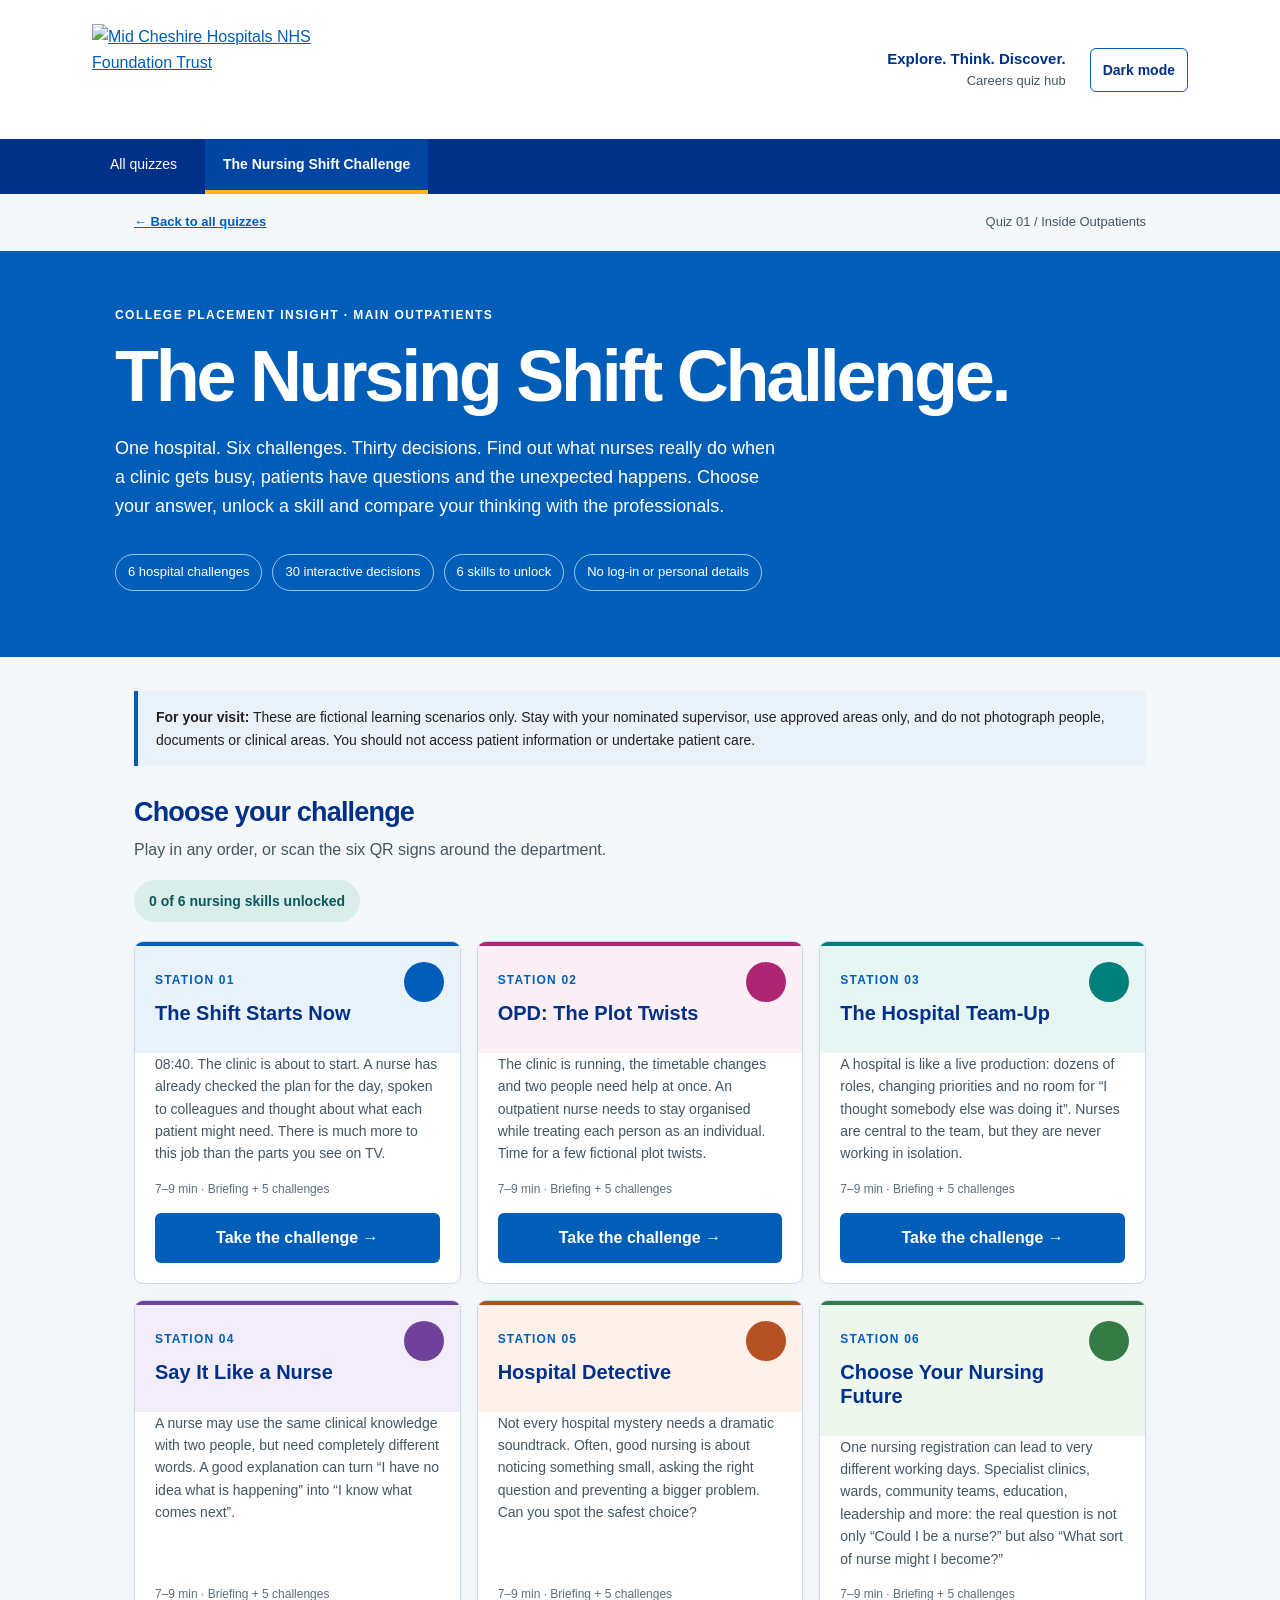
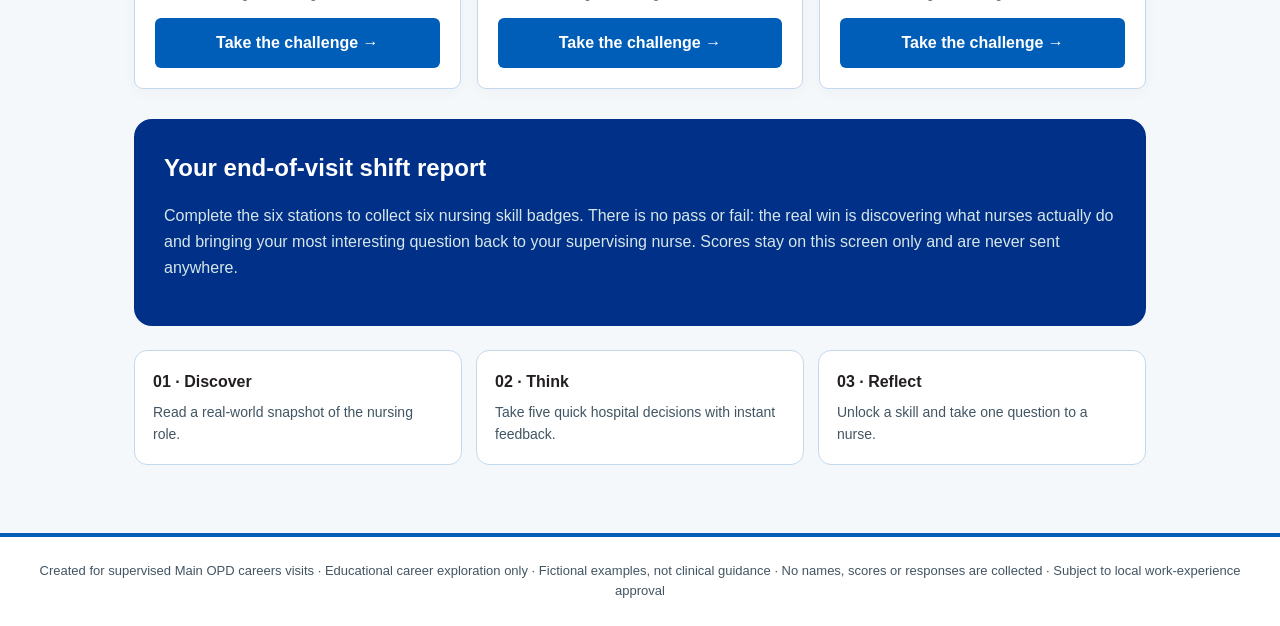
==== commit e51aaa6a: "Add homepage QR code and accessible theme switch Co-authored-by: Copilot App <223556219+Copilot@user" ====
--- a/nursing.html
+++ b/nursing.html
@@ -4,6 +4,7 @@
 <meta charset="utf-8"><meta name="viewport" content="width=device-width,initial-scale=1"><meta name="theme-color" content="#005eb8">
 <meta name="description" content="Inside Outpatients: an interactive nursing careers insight experience for college students aged 16–18.">
 <title>Inside Outpatients | The Nursing Shift Challenge</title>
+<script src="theme.js"></script>
 <style>
 :root{--navy:#10273c;--deep:#091a2a;--teal:#006e77;--mint:#c7f0e9;--sky:#e9f5f6;--ink:#15283c;--muted:#4b6072;--line:#d8e5e9;--bg:#f5f8fa;--white:#fff;--gold:#e2b26d;--red:#a62f45}*{box-sizing:border-box}html{scroll-behavior:smooth}body{margin:0;background:var(--bg);color:var(--ink);font-family:Arial,Helvetica,sans-serif;font-size:16px;line-height:1.55}button,a{font:inherit}button:focus-visible,a:focus-visible{outline:3px solid #e3af56;outline-offset:4px}a{color:var(--teal)}header{background:var(--deep);color:#fff}header .inner{max-width:1060px;margin:auto;display:flex;justify-content:space-between;gap:15px;align-items:center;padding:18px 24px}.brand{font-weight:800;letter-spacing:.08em;text-transform:uppercase;font-size:14px}.brand span{display:block;font-weight:400;font-size:12px;letter-spacing:.04em;color:#b7d3d9}.header-pill{border:1px solid #527181;border-radius:99px;font-size:12px;padding:7px 12px;color:#d5e7eb}.hero{background:linear-gradient(140deg,#10273c 0%,#124e5a 100%);color:white;padding:55px 24px 66px}.hero-inner{max-width:1050px;margin:auto}.eyebrow{font-size:12px;letter-spacing:.16em;text-transform:uppercase;color:#bfe2e3;font-weight:bold}.hero h1{font-size:clamp(38px,6vw,72px);line-height:1.06;letter-spacing:-.045em;margin:13px 0 20px;max-width:850px}.hero p{color:#e4f1f3;font-size:18px;max-width:660px;margin:0 0 26px}.hero-tag{display:inline-block;margin-right:10px;margin-top:8px;color:#e5f7f6;border:1px solid #7aafb0;border-radius:20px;padding:7px 12px;font-size:13px}.container{max-width:1060px;padding:34px 24px 68px;margin:auto}.section-head{display:flex;justify-content:space-between;gap:14px;align-items:end;margin:8px 0 17px}.section-head h2{margin:0;font-size:27px;letter-spacing:-.03em}.section-head p{margin:3px 0 0;color:var(--muted)}.notice{border-left:4px solid var(--teal);padding:15px 18px;background:#eaf6f5;margin-bottom:25px;font-size:14px}.grid{display:grid;grid-template-columns:repeat(3,minmax(0,1fr));gap:16px}.station{background:white;border:1px solid var(--line);border-radius:16px;overflow:hidden;box-shadow:0 3px 16px #11283908;display:flex;flex-direction:column}.station .top{min-height:86px;padding:20px;background:linear-gradient(105deg,#eef6f7,#fff)}.number{display:inline-block;font-size:12px;letter-spacing:.1em;font-weight:bold;color:var(--teal)}.station h3{font-size:20px;line-height:1.2;margin:9px 0 8px}.station .body{padding:0 20px 20px;display:flex;flex-direction:column;flex:1}.station p{margin:0 0 15px;color:var(--muted);font-size:14px;flex:1}.meta{font-size:12px;color:#5b6f80;margin-bottom:14px}.btn{border:0;background:var(--teal);color:white;border-radius:9px;padding:12px 17px;font-weight:bold;cursor:pointer;display:inline-block;text-decoration:none;text-align:center}.btn:hover{background:#00555c}.btn.secondary{background:white;border:1px solid #93b9bf;color:#174750}.btn.secondary:hover{background:#ecf8f7}.btn.dark{background:var(--navy)}.btn:disabled{opacity:.45;cursor:not-allowed}.foot{border-top:1px solid var(--line);padding:24px;color:var(--muted);font-size:13px;text-align:center}.hide{display:none!important}.crumb{margin-bottom:23px}.crumb button{border:0;background:none;color:var(--teal);font-weight:bold;cursor:pointer;padding:0}.module{background:white;border:1px solid var(--line);border-radius:18px;padding:clamp(19px,4vw,37px);box-shadow:0 8px 30px #10273c09}.module-heading .kicker{font-size:12px;color:var(--teal);font-weight:700;text-transform:uppercase;letter-spacing:.13em}.module h2{font-size:clamp(28px,4vw,43px);line-height:1.13;margin:8px 0 13px;letter-spacing:-.04em}.module .lead{font-size:17px;color:var(--muted);max-width:780px}.insights{display:grid;grid-template-columns:repeat(3,minmax(0,1fr));gap:12px;margin:28px 0}.insight{background:#f1f7f7;border-radius:11px;padding:18px}.insight h3{font-size:16px;margin:0 0 7px;color:#12555c}.insight p{font-size:14px;margin:0;color:#3f5965}.scenario{border-left:4px solid #d7ab67;background:#fff8ee;padding:16px 19px;margin:20px 0 26px}.scenario h3{font-size:15px;margin:0 0 5px}.scenario p{margin:0;color:#534633;font-size:14px}.quiz-area{border-top:1px solid var(--line);padding-top:25px;margin-top:23px}.quiz-bar{display:flex;align-items:center;justify-content:space-between;gap:15px}.progress-bg{background:#e1ecee;border-radius:12px;height:7px;flex:1;overflow:hidden}.progress-fill{width:0%;height:100%;background:#0b7c83;transition:width .2s}.small{font-size:13px;color:var(--muted)}#question{font-size:21px;margin:17px 0 20px;line-height:1.3}.options{display:grid;gap:10px}.option{display:flex;align-items:flex-start;gap:11px;text-align:left;border:1px solid #c5d6dc;border-radius:11px;padding:13px 15px;background:#fff;color:#23374a;cursor:pointer;font-size:15px;min-height:50px}.option:hover:not(:disabled){background:#f0f9f8;border-color:#67a7aa}.option:disabled{cursor:default}.option .letter{display:inline-flex;justify-content:center;align-items:center;background:#eff4f7;border-radius:7px;width:29px;height:29px;flex:0 0 29px;font-weight:700;font-size:13px}.option.good{border-color:#14805f;background:#eaf8f2}.option.bad{border-color:#b85762;background:#fff0f2}.feedback{border-left:4px solid #0a7d75;background:#e9f7f4;padding:16px;margin:18px 0}.feedback.incorrect{border-color:#b57944;background:#fff8eb}.feedback h3{margin:0 0 5px;font-size:17px}.feedback p{margin:0;font-size:14px}.actions{display:flex;justify-content:space-between;align-items:center;gap:15px;margin-top:22px;flex-wrap:wrap}.result{text-align:center;padding:17px 0 12px}.result .big{font-size:54px;font-weight:800;line-height:1;color:#036c73}.result h3{font-size:28px;margin:13px auto 8px}.reflection{margin-top:28px;background:#eff7f8;border-radius:10px;padding:19px;text-align:left}.reflection h4{margin:0 0 8px}.reflection label{display:block;font-weight:bold;font-size:14px;margin-bottom:7px}.reflection textarea{display:block;width:100%;min-height:95px;padding:13px;font:inherit;border:1px solid #a9c1c9;border-radius:8px;resize:vertical}.reflection p{font-size:13px;color:var(--muted);margin:8px 0 0}.stretch{background:#f4f6f8;border:1px dashed #9fb8c1;padding:17px;border-radius:10px;margin-top:22px}.stretch strong{display:block;margin-bottom:5px}.end-card{background:var(--navy);color:white;border-radius:18px;padding:30px;margin-top:30px}.end-card h2{margin:0 0 10px}.end-card p{color:#d6e7ea}.steps{display:grid;grid-template-columns:repeat(3,1fr);gap:14px;margin-top:24px}.step{background:white;border:1px solid var(--line);border-radius:13px;padding:18px}.step b{display:block}.step p{font-size:14px;color:var(--muted);margin:6px 0 0}.soft{color:#627b88}@media(max-width:780px){.grid{grid-template-columns:repeat(2,minmax(0,1fr))}.insights{grid-template-columns:1fr}.steps{grid-template-columns:1fr}}@media(max-width:530px){.grid{grid-template-columns:1fr}.hero{padding:36px 22px 45px}.hero h1{font-size:42px}.container{padding:25px 16px 55px}.header-pill{display:none}.module{padding:20px}.station .top{min-height:70px}.section-head h2{font-size:24px}.quiz-bar{flex-wrap:wrap}.progress-bg{min-width:100%}}
 @media print{.btn,header,.crumb,.foot,#home{display:none!important}.module{box-shadow:none;border:none}.container{padding:0}}
@@ -24,12 +25,12 @@
 </head>
 <body>
 <a class="skip-link" href="#content">Skip to main content</a>
-<header class="site-header"><div class="inner"><a class="trust-logo" href="index.html" aria-label="Quiz hub home"><img src="https://www.mcht.nhs.uk/application/files/9216/4493/8161/Mid_Cheshire_Hospitals_Logo.svg" width="644" height="203" alt="Mid Cheshire Hospitals NHS Foundation Trust"></a><div class="site-label">Explore. Think. Discover.<span>Careers quiz hub</span></div></div></header>
+<header class="site-header"><div class="inner"><a class="trust-logo" href="index.html" aria-label="Quiz hub home"><img src="https://www.mcht.nhs.uk/application/files/9216/4493/8161/Mid_Cheshire_Hospitals_Logo.svg" width="644" height="203" alt="Mid Cheshire Hospitals NHS Foundation Trust"></a><div class="site-label">Explore. Think. Discover.<span>Careers quiz hub</span></div><button class="theme-toggle" type="button" aria-pressed="false" hidden>Dark mode</button></div></header>
 <nav class="site-nav" aria-label="Main navigation"><div class="nav-inner"><a href="index.html">All quizzes</a><a href="nursing.html" aria-current="page">The Nursing Shift Challenge</a></div></nav>
 <div id="content" tabindex="-1"></div>
 <div class="quiz-breadcrumb"><a href="index.html">&larr; Back to all quizzes</a><span>Quiz 01 / Inside Outpatients</span></div>
 <div id="home"><section class="hero"><div class="hero-inner"><div class="eyebrow">College placement insight · Main outpatients</div><h1>The Nursing Shift Challenge.</h1><p>One hospital. Six challenges. Thirty decisions. Find out what nurses really do when a clinic gets busy, patients have questions and the unexpected happens. Choose your answer, unlock a skill and compare your thinking with the professionals.</p><span class="hero-tag">6 hospital challenges</span><span class="hero-tag">30 interactive decisions</span><span class="hero-tag">6 skills to unlock</span><span class="hero-tag">No log-in or personal details</span></div></section><main class="container"><div class="notice"><strong>For your visit:</strong> These are fictional learning scenarios only. Stay with your nominated supervisor, use approved areas only, and do not photograph people, documents or clinical areas. You should not access patient information or undertake patient care.</div><div class="section-head"><div><h2>Choose your challenge</h2><p>Play in any order, or scan the six QR signs around the department.</p></div></div><div id="unlockReport" class="unlock-report" aria-live="polite">0 of 6 nursing skills unlocked</div><div class="grid" id="stationCards"></div><section class="end-card"><h2>Your end-of-visit shift report</h2><p>Complete the six stations to collect six nursing skill badges. There is no pass or fail: the real win is discovering what nurses actually do and bringing your most interesting question back to your supervising nurse. Scores stay on this screen only and are never sent anywhere.</p></section><div class="steps"><div class="step"><b>01 · Discover</b><p>Read a real-world snapshot of the nursing role.</p></div><div class="step"><b>02 · Think</b><p>Take five quick hospital decisions with instant feedback.</p></div><div class="step"><b>03 · Reflect</b><p>Unlock a skill and take one question to a nurse.</p></div></div></main></div>
-<main id="stationView" class="container hide"><nav class="crumb"><button id="backBtn" type="button">← All stations</button></nav><article class="module"><div class="module-heading"><div class="kicker" id="moduleKicker"></div><h2 id="moduleTitle"></h2><p class="lead" id="moduleLead"></p></div><section class="insights" id="moduleInsights" aria-label="Background reading"></section><aside class="scenario"><h3>Before you begin</h3><p id="moduleFocus"></p></aside><section class="quiz-area" aria-live="polite"><div id="quizScreen"><div class="quiz-bar"><strong id="qCount">Question 1 of 5</strong><div class="progress-bg" role="progressbar" aria-label="Quiz progress" aria-valuemin="0" aria-valuemax="5" aria-valuenow="0" id="progress"><div class="progress-fill" id="progressFill"></div></div><span class="small" id="scoreLabel">0 correct</span></div><div id="qType" class="q-type">HOSPITAL DECISION</div><h3 id="question"></h3><div class="options" id="options"></div><div class="feedback hide" id="feedback"><h3 id="feedbackTitle"></h3><p id="feedbackText"></p></div><div class="actions"><span class="small">Your answers stay on this device · no marks recorded</span><button class="btn" id="nextBtn" disabled type="button">Next question →</button></div></div><div id="resultScreen" class="result hide"><div class="eyebrow" style="color:#176d74">Challenge completed</div><div class="badge-earned" id="skillBadge"></div><div class="big" id="scoreBig"></div><h3 id="resultTitle"></h3><p id="resultText"></p><div class="reflection"><h4>Debrief with your supervising nurse</h4><label for="reflectionText" id="reflectionPrompt"></label><textarea id="reflectionText" placeholder="Your thoughts — just for you. Nothing is sent or saved."></textarea><p>These notes are not saved, submitted or shared. Discuss your answer with your staff buddy if you wish.</p></div><div class="actions"><button class="btn secondary" id="retryBtn" type="button">Replay the challenge</button><button class="btn dark" id="nextStationBtn" type="button">Next challenge →</button></div></div></section><aside class="stretch"><strong>Ask a real nurse</strong><span id="moduleStretch"></span></aside></article></main>
+<main id="stationView" class="container hide"><nav class="crumb"><button id="backBtn" type="button">← All stations</button></nav><article class="module"><div class="module-heading"><div class="kicker" id="moduleKicker"></div><h2 id="moduleTitle"></h2><p class="lead" id="moduleLead"></p></div><section class="insights" id="moduleInsights" aria-label="Background reading"></section><aside class="scenario"><h3>Before you begin</h3><p id="moduleFocus"></p></aside><section class="quiz-area" aria-live="polite"><div id="quizScreen"><div class="quiz-bar"><strong id="qCount">Question 1 of 5</strong><div class="progress-bg" role="progressbar" aria-label="Quiz progress" aria-valuemin="0" aria-valuemax="5" aria-valuenow="0" id="progress"><div class="progress-fill" id="progressFill"></div></div><span class="small" id="scoreLabel">0 correct</span></div><div id="qType" class="q-type">HOSPITAL DECISION</div><h3 id="question"></h3><div class="options" id="options"></div><div class="feedback hide" id="feedback"><h3 id="feedbackTitle"></h3><p id="feedbackText"></p></div><div class="actions"><span class="small">Your answers stay on this device · no marks recorded</span><button class="btn" id="nextBtn" disabled type="button">Next question →</button></div></div><div id="resultScreen" class="result hide"><div class="eyebrow result-eyebrow">Challenge completed</div><div class="badge-earned" id="skillBadge"></div><div class="big" id="scoreBig"></div><h3 id="resultTitle"></h3><p id="resultText"></p><div class="reflection"><h4>Debrief with your supervising nurse</h4><label for="reflectionText" id="reflectionPrompt"></label><textarea id="reflectionText" placeholder="Your thoughts — just for you. Nothing is sent or saved."></textarea><p>These notes are not saved, submitted or shared. Discuss your answer with your staff buddy if you wish.</p></div><div class="actions"><button class="btn secondary" id="retryBtn" type="button">Replay the challenge</button><button class="btn dark" id="nextStationBtn" type="button">Next challenge →</button></div></div></section><aside class="stretch"><strong>Ask a real nurse</strong><span id="moduleStretch"></span></aside></article></main>
 <footer class="foot">Created for supervised Main OPD careers visits · Educational career exploration only · Fictional examples, not clinical guidance · No names, scores or responses are collected · Subject to local work-experience approval</footer>
 <script>
 'use strict';
@@ -37,13 +38,13 @@
 const home=document.getElementById('home'),view=document.getElementById('stationView');let active=-1,qIndex=0,score=0,answered=false;const completed=new Set();const challengeLabels=['SHIFT BRIEFING','HOSPITAL PLOT TWIST','NURSING REALITY CHECK','WHAT WOULD YOU SAY?','BEHIND THE SCENES'];
 const $=id=>document.getElementById(id);function safeText(el,txt){el.textContent=txt}
 function cards(){const wrap=$('stationCards');stations.forEach((s,i)=>{const card=document.createElement('div');card.className='station';card.innerHTML=`<div class="top"><span class="number">STATION ${String(i+1).padStart(2,'0')}</span><h3></h3></div><div class="body"><p class="desc"></p><div class="meta">${s.minutes} · Briefing + 5 challenges</div><button class="btn" type="button">Take the challenge →</button></div>`;card.querySelector('h3').textContent=s.title;card.querySelector('p').textContent=s.lead;card.querySelector('button').addEventListener('click',()=>go(i));if(completed.has(i))card.classList.add('completed');wrap.appendChild(card)})}
-function go(i,add=true){active=i;qIndex=0;score=0;answered=false;const s=stations[i];home.classList.add('hide');view.classList.remove('hide');safeText($('moduleKicker'),s.kicker);safeText($('moduleTitle'),s.title);safeText($('moduleLead'),s.lead);safeText($('moduleFocus'),s.focus);safeText($('moduleStretch'),s.stretch);const ins=$('moduleInsights');ins.replaceChildren();for(const [h,t] of s.insights){const d=document.createElement('div');d.className='insight';const hh=document.createElement('h3');hh.textContent=h;const p=document.createElement('p');p.textContent=t;d.append(hh,p);ins.append(d)}$('quizScreen').classList.remove('hide');$('resultScreen').classList.add('hide');$('reflectionText').value='';renderQ();if(add){const url=new URL(window.location.href);url.searchParams.set('station',String(i+1));history.pushState({station:i},'',url.toString())}window.scrollTo({top:0,behavior:'instant'})}
+function go(i,add=true){active=i;qIndex=0;score=0;answered=false;const s=stations[i];home.classList.add('hide');view.classList.remove('hide');safeText($('moduleKicker'),s.kicker);safeText($('moduleTitle'),s.title);safeText($('moduleLead'),s.lead);safeText($('moduleFocus'),s.focus);safeText($('moduleStretch'),s.stretch);const ins=$('moduleInsights');ins.replaceChildren();for(const [h,t] of s.insights){const d=document.createElement('div');d.className='insight';const hh=document.createElement('h3');hh.textContent=h;const p=document.createElement('p');p.textContent=t;d.append(hh,p);ins.append(d)}$('quizScreen').classList.remove('hide');$('resultScreen').classList.add('hide');$('reflectionText').value='';renderQ();if(add){const url=new URL(window.location.href);url.searchParams.set('station',String(i+1));history.pushState({station:i},'',url.toString());$('moduleTitle').setAttribute('tabindex','-1');$('moduleTitle').focus({preventScroll:true})}window.scrollTo({top:0,behavior:'instant'})}
 function renderQ(){const q=stations[active].questions[qIndex];answered=false;safeText($('qCount'),`Question ${qIndex+1} of 5`);safeText($('scoreLabel'),`${score} correct`);$('progressFill').style.width=`${qIndex*20}%`;$('progress').setAttribute('aria-valuenow',String(qIndex));safeText($('question'),q[0]);safeText($('qType'),challengeLabels[qIndex]);$('options').replaceChildren();q[1].forEach((answer,i)=>{const b=document.createElement('button');b.type='button';b.className='option';const badge=document.createElement('span');badge.className='letter';badge.textContent=String.fromCharCode(65+i);const label=document.createElement('span');label.textContent=answer;b.append(badge,label);b.addEventListener('click',()=>choose(i));$('options').appendChild(b)});$('feedback').className='feedback hide';$('nextBtn').disabled=true;$('nextBtn').textContent=qIndex===4?'See your reflection →':'Next question →'}
-function choose(choice){if(answered)return;answered=true;const q=stations[active].questions[qIndex],ok=choice===q[2];if(ok)score++;[...$('options').children].forEach((b,i)=>{b.disabled=true;if(i===q[2])b.classList.add('good');else if(i===choice)b.classList.add('bad')});$('feedback').className=`feedback ${ok?'':'incorrect'}`;safeText($('feedbackTitle'),ok?'Good reasoning':'A useful point to remember');safeText($('feedbackText'),q[3]);$('nextBtn').disabled=false;safeText($('scoreLabel'),`${score} correct`)}
-function advance(){if(!answered)return;if(qIndex<4){qIndex++;renderQ();$('question').scrollIntoView({behavior:'smooth',block:'center'})}else finish()}
-function finish(){completed.add(active);safeText($('skillBadge'),'SKILL UNLOCKED: '+stations[active].badge);$('quizScreen').classList.add('hide');$('resultScreen').classList.remove('hide');$('progressFill').style.width='100%';safeText($('scoreBig'),`${score}/5`);safeText($('resultTitle'),score===5?'Great clinical thinking':score>=3?'Strong start':'Keep thinking like a nurse');safeText($('resultText'),`You've explored ${stations[active].title.toLowerCase()}. You've unlocked a nursing skill. The explanations matter more than your score — take one interesting question to your supervising nurse.`);safeText($('reflectionPrompt'),stations[active].reflect);$('nextStationBtn').textContent=active===5?'Back to all stations':'Next challenge →';$('resultScreen').scrollIntoView({behavior:'smooth',block:'center'})}
+function choose(choice){if(answered)return;answered=true;const q=stations[active].questions[qIndex],ok=choice===q[2];if(ok)score++;[...$('options').children].forEach((b,i)=>{b.disabled=true;if(i===q[2])b.classList.add('good');else if(i===choice)b.classList.add('bad')});$('feedback').className=`feedback ${ok?'':'incorrect'}`;safeText($('feedbackTitle'),ok?'Good reasoning':'A useful point to remember');safeText($('feedbackText'),q[3]);$('nextBtn').disabled=false;safeText($('scoreLabel'),`${score} correct`);$('nextBtn').focus()}
+function advance(){if(!answered)return;if(qIndex<4){qIndex++;renderQ();$('question').setAttribute('tabindex','-1');$('question').focus({preventScroll:true});$('question').scrollIntoView({behavior:'smooth',block:'center'})}else finish()}
+function finish(){completed.add(active);safeText($('skillBadge'),'SKILL UNLOCKED: '+stations[active].badge);$('quizScreen').classList.add('hide');$('resultScreen').classList.remove('hide');$('progressFill').style.width='100%';safeText($('scoreBig'),`${score}/5`);safeText($('resultTitle'),score===5?'Great clinical thinking':score>=3?'Strong start':'Keep thinking like a nurse');safeText($('resultText'),`You've explored ${stations[active].title.toLowerCase()}. You've unlocked a nursing skill. The explanations matter more than your score — take one interesting question to your supervising nurse.`);safeText($('reflectionPrompt'),stations[active].reflect);$('nextStationBtn').textContent=active===5?'Back to all stations':'Next challenge →';$('resultTitle').setAttribute('tabindex','-1');$('resultTitle').focus({preventScroll:true});$('resultScreen').scrollIntoView({behavior:'smooth',block:'center'})}
 function updateBadges(){safeText($('unlockReport'),`${completed.size} of 6 nursing skills unlocked`);$('stationCards').replaceChildren();cards()}
-function back(add=true){updateBadges();home.classList.remove('hide');view.classList.add('hide');active=-1;if(add){let u=new URL(location.href);u.searchParams.delete('station');history.pushState({},'',u.toString())}window.scrollTo({top:0,behavior:'instant'})}
+function back(add=true){updateBadges();home.classList.remove('hide');view.classList.add('hide');active=-1;if(add){let u=new URL(location.href);u.searchParams.delete('station');history.pushState({},'',u.toString());const heading=document.querySelector('.section-head h2');heading.setAttribute('tabindex','-1');heading.focus({preventScroll:true});heading.scrollIntoView({block:'start'})}else window.scrollTo({top:0,behavior:'instant'})}
 function readStation(){const n=Number(new URLSearchParams(location.search).get('station'));return Number.isInteger(n)&&n>=1&&n<=stations.length?n-1:null}
 $('nextBtn').addEventListener('click',advance);$('backBtn').addEventListener('click',()=>back());$('retryBtn').addEventListener('click',()=>go(active));$('nextStationBtn').addEventListener('click',()=>active<5?go(active+1):back());window.addEventListener('popstate',()=>{const station=readStation();if(station!==null)go(station,false);else back(false)});updateBadges();const start=readStation();if(start!==null)go(start,false);
 </script>
--- a/theme.css
+++ b/theme.css
@@ -29,8 +29,11 @@
 .site-header .inner { max-width: 1160px; margin: auto; padding: 24px 32px; display: flex; justify-content: space-between; align-items: center; gap: 24px; }
 .trust-logo { display: block; flex-shrink: 0; width: 290px; max-width: 100%; }
 .trust-logo img { display: block; width: 100%; height: auto; }
-.site-label { text-align: right; font-size: 15px; font-weight: bold; }
+.site-label { margin-left: auto; text-align: right; font-size: 15px; font-weight: bold; }
 .site-label span { display: block; font-size: 13px; font-weight: normal; color: var(--muted); }
+.theme-toggle { flex: 0 0 auto; min-height: 44px; padding: 8px 12px; border: 1px solid #005eb8; border-radius: 6px; background: white; color: #003087; font: bold 14px/1.3 Arial, Helvetica, sans-serif; cursor: pointer; }
+.theme-toggle:hover { background: #eaf2f9; }
+.theme-toggle[hidden] { display: none; }
 .site-nav { background: var(--navy); }
 .nav-inner { max-width: 1160px; margin: auto; padding: 0 32px; display: flex; gap: 10px; }
 .site-nav a { display: flex; align-items: center; padding: 14px 18px; color: white; text-decoration: none; font-size: 14px; border-bottom: 4px solid transparent; }
@@ -137,6 +140,63 @@
 .progress-fill { background: var(--teal); }
 .option:hover:not(:disabled) { background: var(--sky); border-color: var(--teal); }
 .foot { background: white; border-top: 4px solid var(--teal); }
+.result-eyebrow { color: #176d74; }
+
+:root[data-theme="dark"] {
+  color-scheme: dark;
+  --ink: #edf4fa;
+  --muted: #c3d2e1;
+  --line: #40586e;
+  --bg: #101c2a;
+  --sky: #1d3448;
+}
+[data-theme="dark"] .site-header { background: #17283a; color: #edf4fa; }
+[data-theme="dark"] .trust-logo { background: white; border-radius: 4px; padding: 8px; }
+[data-theme="dark"] .theme-toggle { background: #263d51; color: #edf4fa; border-color: #9dc5ef; }
+[data-theme="dark"] .theme-toggle:hover { background: #38536b; }
+[data-theme="dark"] a:not(.btn):not(.skip-link):not(.trust-logo):not(.site-nav a) { color: #a9d2ff; }
+[data-theme="dark"] .quiz-card,
+[data-theme="dark"] .station,
+[data-theme="dark"] .module,
+[data-theme="dark"] .step,
+[data-theme="dark"] .hub-footer,
+[data-theme="dark"] .foot { background: #17283a; }
+[data-theme="dark"] .quiz-art { background: #233d54; color: #e0efff; }
+[data-theme="dark"] .quiz-art svg { color: #9dc5ef; }
+[data-theme="dark"] .hub-section-heading h2,
+[data-theme="dark"] .quiz-card h3,
+[data-theme="dark"] .quiz-facts,
+[data-theme="dark"] .future-note h3,
+[data-theme="dark"] .visit-note h2,
+[data-theme="dark"] .hub-footer strong,
+[data-theme="dark"] .section-head h2,
+[data-theme="dark"] .module h2,
+[data-theme="dark"] .insight h3 { color: #d7eaff; }
+[data-theme="dark"] .hub-section-heading .eyebrow,
+[data-theme="dark"] .module-heading .kicker,
+[data-theme="dark"] .q-type,
+[data-theme="dark"] .result .big,
+[data-theme="dark"] .result-eyebrow,
+[data-theme="dark"] .crumb button { color: #a9d2ff; }
+[data-theme="dark"] .station .top { color: #231f20; }
+[data-theme="dark"] .station h3 { color: #003087; }
+[data-theme="dark"] .meta,
+[data-theme="dark"] .insight p,
+[data-theme="dark"] .reflection p { color: var(--muted); }
+[data-theme="dark"] .scenario { background: #463822; color: #fff1d2; }
+[data-theme="dark"] .scenario p { color: #fff1d2; }
+[data-theme="dark"] .progress-bg { background: #40586e; }
+[data-theme="dark"] .option { background: #20384c; border-color: #7893a9; color: #edf4fa; }
+[data-theme="dark"] .option .letter { background: #39546a; }
+[data-theme="dark"] .option:hover:not(:disabled) { background: #304e65; border-color: #a9d2ff; }
+[data-theme="dark"] .option.good { background: #194b3d; border-color: #87d8ae; }
+[data-theme="dark"] .option.bad { background: #60313b; border-color: #ffabb7; }
+[data-theme="dark"] .feedback { background: #194b3d; border-color: #87d8ae; }
+[data-theme="dark"] .feedback.incorrect { background: #463822; border-color: #f0c484; }
+[data-theme="dark"] .reflection textarea { background: #101c2a; color: #edf4fa; border-color: #91aaba; }
+[data-theme="dark"] .stretch { background: #20384c; border-color: #7893a9; }
+[data-theme="dark"] .btn.secondary { background: #20384c; color: #edf4fa; border-color: #9dc5ef; }
+[data-theme="dark"] .btn.secondary:hover { background: #38536b; }
 
 @media (max-width: 800px) {
   .hub-hero-inner { grid-template-columns: 1fr; gap: 32px; padding: 40px 24px; }
@@ -148,8 +208,8 @@
   .hub-footer { align-items: start; flex-direction: column; gap: 12px; }
 }
 @media (max-width: 560px) {
-  .site-header .inner { padding: 20px; }
-  .trust-logo { width: 250px; }
+  .site-header .inner { padding: 16px; gap: 12px; }
+  .trust-logo { width: 250px; flex: 0 1 250px; min-width: 0; }
   .site-label { display: none; }
   .nav-inner { padding: 0 8px; gap: 0; }
   .site-nav a { padding: 12px; font-size: 12px; }
@@ -171,4 +231,6 @@
   .site-header, .site-nav, .quiz-breadcrumb, .skip-link, .hub-footer, .hero-button { display: none !important; }
   .hub-hero, .hero-note { background: white; color: black; }
   .hub-hero p, .hub-hero .eyebrow, .hero-note p, .note-label { color: black; }
-}
+  [data-theme="dark"] body, [data-theme="dark"] .module, [data-theme="dark"] .insight, [data-theme="dark"] .scenario, [data-theme="dark"] .reflection, [data-theme="dark"] .stretch { background: white; color: black; }
+  [data-theme="dark"] .module h2, [data-theme="dark"] .insight h3, [data-theme="dark"] .insight p, [data-theme="dark"] .scenario p, [data-theme="dark"] .module .lead, [data-theme="dark"] .reflection p, [data-theme="dark"] .result .big, [data-theme="dark"] .result-eyebrow, [data-theme="dark"] .module-heading .kicker { color: black; }
+}
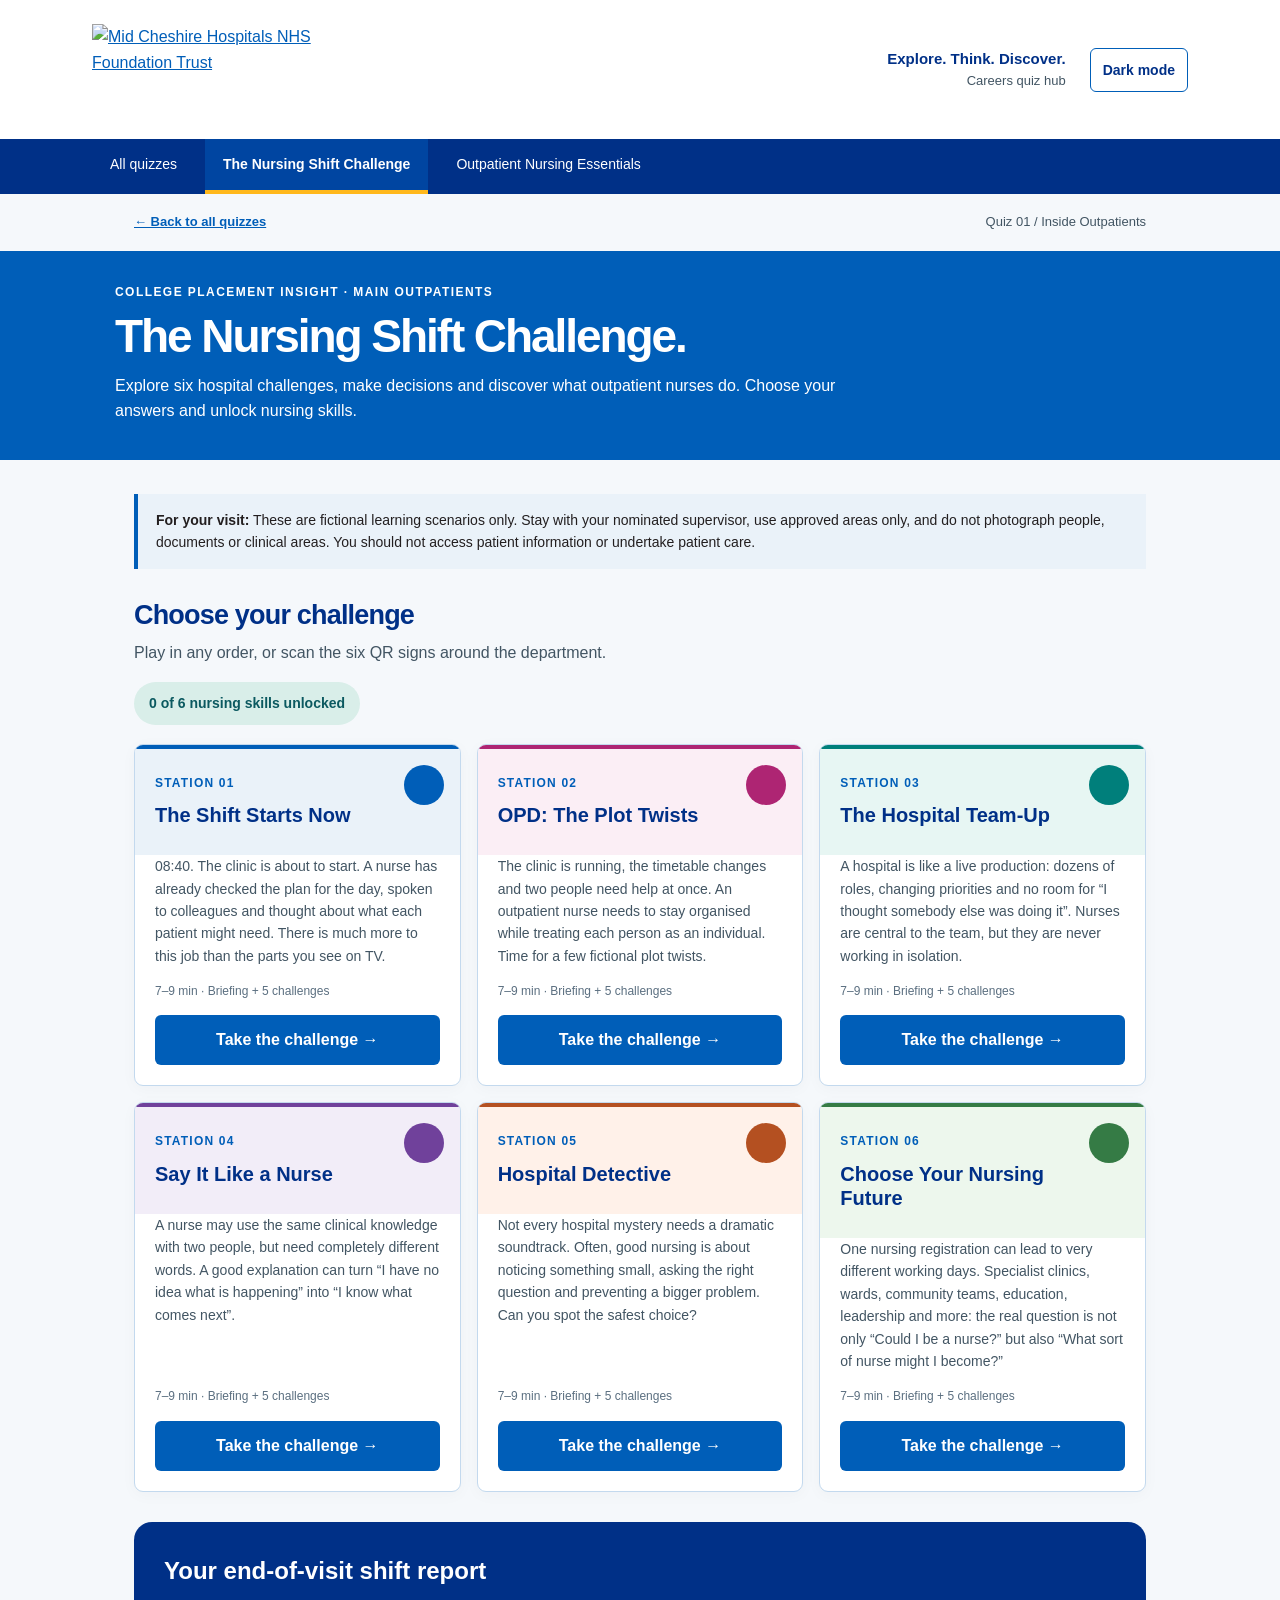
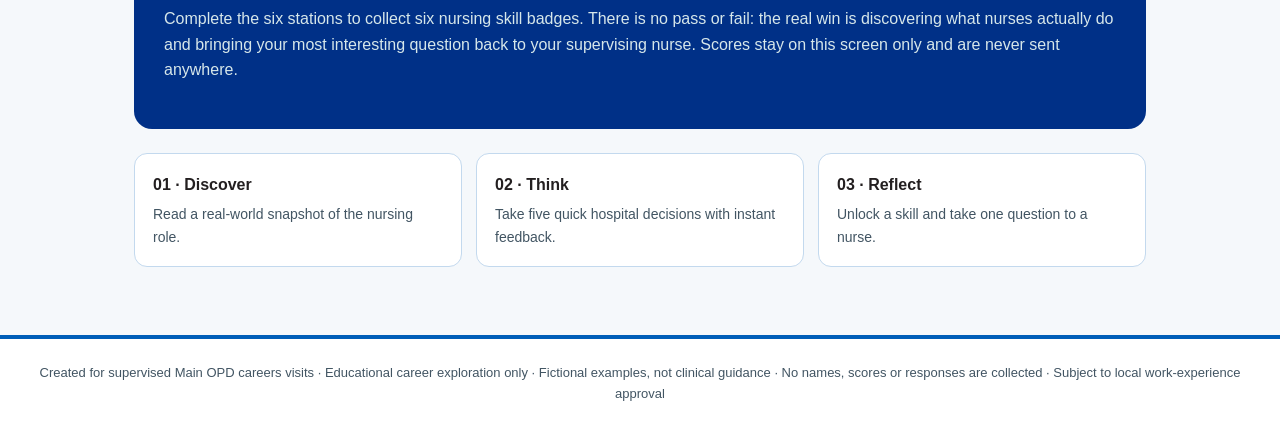
==== commit e7993025: "Add outpatient nursing essentials collection Co-authored-by: Copilot App <223556219+Copilot@users.no" ====
--- a/nursing.html
+++ b/nursing.html
@@ -26,10 +26,10 @@
 <body>
 <a class="skip-link" href="#content">Skip to main content</a>
 <header class="site-header"><div class="inner"><a class="trust-logo" href="index.html" aria-label="Quiz hub home"><img src="https://www.mcht.nhs.uk/application/files/9216/4493/8161/Mid_Cheshire_Hospitals_Logo.svg" width="644" height="203" alt="Mid Cheshire Hospitals NHS Foundation Trust"></a><div class="site-label">Explore. Think. Discover.<span>Careers quiz hub</span></div><button class="theme-toggle" type="button" aria-pressed="false" hidden>Dark mode</button></div></header>
-<nav class="site-nav" aria-label="Main navigation"><div class="nav-inner"><a href="index.html">All quizzes</a><a href="nursing.html" aria-current="page">The Nursing Shift Challenge</a></div></nav>
+<nav class="site-nav" aria-label="Main navigation"><div class="nav-inner"><a href="index.html">All quizzes</a><a href="nursing.html" aria-current="page">The Nursing Shift Challenge</a><a href="staff-quizzes.html">Outpatient Nursing Essentials</a></div></nav>
 <div id="content" tabindex="-1"></div>
 <div class="quiz-breadcrumb"><a href="index.html">&larr; Back to all quizzes</a><span>Quiz 01 / Inside Outpatients</span></div>
-<div id="home"><section class="hero"><div class="hero-inner"><div class="eyebrow">College placement insight · Main outpatients</div><h1>The Nursing Shift Challenge.</h1><p>One hospital. Six challenges. Thirty decisions. Find out what nurses really do when a clinic gets busy, patients have questions and the unexpected happens. Choose your answer, unlock a skill and compare your thinking with the professionals.</p><span class="hero-tag">6 hospital challenges</span><span class="hero-tag">30 interactive decisions</span><span class="hero-tag">6 skills to unlock</span><span class="hero-tag">No log-in or personal details</span></div></section><main class="container"><div class="notice"><strong>For your visit:</strong> These are fictional learning scenarios only. Stay with your nominated supervisor, use approved areas only, and do not photograph people, documents or clinical areas. You should not access patient information or undertake patient care.</div><div class="section-head"><div><h2>Choose your challenge</h2><p>Play in any order, or scan the six QR signs around the department.</p></div></div><div id="unlockReport" class="unlock-report" aria-live="polite">0 of 6 nursing skills unlocked</div><div class="grid" id="stationCards"></div><section class="end-card"><h2>Your end-of-visit shift report</h2><p>Complete the six stations to collect six nursing skill badges. There is no pass or fail: the real win is discovering what nurses actually do and bringing your most interesting question back to your supervising nurse. Scores stay on this screen only and are never sent anywhere.</p></section><div class="steps"><div class="step"><b>01 · Discover</b><p>Read a real-world snapshot of the nursing role.</p></div><div class="step"><b>02 · Think</b><p>Take five quick hospital decisions with instant feedback.</p></div><div class="step"><b>03 · Reflect</b><p>Unlock a skill and take one question to a nurse.</p></div></div></main></div>
+<div id="home"><section class="hero"><div class="hero-inner"><div class="eyebrow">College placement insight · Main outpatients</div><h1>The Nursing Shift Challenge.</h1><p>Explore six hospital challenges, make decisions and discover what outpatient nurses do. Choose your answers and unlock nursing skills.</p></div></section><main class="container"><div class="notice"><strong>For your visit:</strong> These are fictional learning scenarios only. Stay with your nominated supervisor, use approved areas only, and do not photograph people, documents or clinical areas. You should not access patient information or undertake patient care.</div><div class="section-head"><div><h2>Choose your challenge</h2><p>Play in any order, or scan the six QR signs around the department.</p></div></div><div id="unlockReport" class="unlock-report" aria-live="polite">0 of 6 nursing skills unlocked</div><div class="grid" id="stationCards"></div><section class="end-card"><h2>Your end-of-visit shift report</h2><p>Complete the six stations to collect six nursing skill badges. There is no pass or fail: the real win is discovering what nurses actually do and bringing your most interesting question back to your supervising nurse. Scores stay on this screen only and are never sent anywhere.</p></section><div class="steps"><div class="step"><b>01 · Discover</b><p>Read a real-world snapshot of the nursing role.</p></div><div class="step"><b>02 · Think</b><p>Take five quick hospital decisions with instant feedback.</p></div><div class="step"><b>03 · Reflect</b><p>Unlock a skill and take one question to a nurse.</p></div></div></main></div>
 <main id="stationView" class="container hide"><nav class="crumb"><button id="backBtn" type="button">← All stations</button></nav><article class="module"><div class="module-heading"><div class="kicker" id="moduleKicker"></div><h2 id="moduleTitle"></h2><p class="lead" id="moduleLead"></p></div><section class="insights" id="moduleInsights" aria-label="Background reading"></section><aside class="scenario"><h3>Before you begin</h3><p id="moduleFocus"></p></aside><section class="quiz-area" aria-live="polite"><div id="quizScreen"><div class="quiz-bar"><strong id="qCount">Question 1 of 5</strong><div class="progress-bg" role="progressbar" aria-label="Quiz progress" aria-valuemin="0" aria-valuemax="5" aria-valuenow="0" id="progress"><div class="progress-fill" id="progressFill"></div></div><span class="small" id="scoreLabel">0 correct</span></div><div id="qType" class="q-type">HOSPITAL DECISION</div><h3 id="question"></h3><div class="options" id="options"></div><div class="feedback hide" id="feedback"><h3 id="feedbackTitle"></h3><p id="feedbackText"></p></div><div class="actions"><span class="small">Your answers stay on this device · no marks recorded</span><button class="btn" id="nextBtn" disabled type="button">Next question →</button></div></div><div id="resultScreen" class="result hide"><div class="eyebrow result-eyebrow">Challenge completed</div><div class="badge-earned" id="skillBadge"></div><div class="big" id="scoreBig"></div><h3 id="resultTitle"></h3><p id="resultText"></p><div class="reflection"><h4>Debrief with your supervising nurse</h4><label for="reflectionText" id="reflectionPrompt"></label><textarea id="reflectionText" placeholder="Your thoughts — just for you. Nothing is sent or saved."></textarea><p>These notes are not saved, submitted or shared. Discuss your answer with your staff buddy if you wish.</p></div><div class="actions"><button class="btn secondary" id="retryBtn" type="button">Replay the challenge</button><button class="btn dark" id="nextStationBtn" type="button">Next challenge →</button></div></div></section><aside class="stretch"><strong>Ask a real nurse</strong><span id="moduleStretch"></span></aside></article></main>
 <footer class="foot">Created for supervised Main OPD careers visits · Educational career exploration only · Fictional examples, not clinical guidance · No names, scores or responses are collected · Subject to local work-experience approval</footer>
 <script>
--- a/theme.css
+++ b/theme.css
@@ -35,7 +35,7 @@
 .theme-toggle:hover { background: #eaf2f9; }
 .theme-toggle[hidden] { display: none; }
 .site-nav { background: var(--navy); }
-.nav-inner { max-width: 1160px; margin: auto; padding: 0 32px; display: flex; gap: 10px; }
+.nav-inner { max-width: 1160px; margin: auto; padding: 0 32px; display: flex; flex-wrap: wrap; gap: 0 10px; }
 .site-nav a { display: flex; align-items: center; padding: 14px 18px; color: white; text-decoration: none; font-size: 14px; border-bottom: 4px solid transparent; }
 .site-nav a:hover { background: #0045a1; text-decoration: underline; }
 .site-nav a[aria-current="page"] { border-color: var(--gold); background: #0045a1; font-weight: bold; }
@@ -62,17 +62,17 @@
   background: var(--pink) url("https://www.mcht.nhs.uk/application/themes/custom/images/banner-white-heart-2.svg") center / 26px 26px no-repeat;
 }
 .hero-note > .heart-icon { float: right; margin: -8px -8px 8px 12px; }
-.hub-hero-inner { max-width: 1160px; margin: auto; padding: 64px 32px 72px; display: grid; grid-template-columns: 1.65fr 1fr; gap: 70px; align-items: center; }
-.hub-hero .eyebrow { color: #e1efff; margin: 0 0 20px; }
-.hub h1 { font-size: clamp(36px, 4.5vw, 58px); letter-spacing: -.035em; line-height: 1.12; margin: 0 0 24px; }
-.hero-copy { max-width: 600px; font-size: 18px; color: #eaf2f9; margin: 0 0 28px; }
+.hub-hero-inner { max-width: 1160px; margin: auto; padding: 32px; display: grid; grid-template-columns: 1.65fr 1fr; gap: 48px; align-items: center; }
+.hub-hero .eyebrow { color: #e1efff; margin: 0 0 10px; }
+.hub h1 { font-size: clamp(32px, 3.8vw, 46px); letter-spacing: -.035em; line-height: 1.12; margin: 0 0 12px; }
+.hero-copy { max-width: 600px; font-size: 16px; color: #eaf2f9; margin: 0 0 18px; }
 .hero-button { background: white; color: var(--navy); }
 .hero-button:hover { background: #eaf2f9; }
-.hero-note { position: relative; background: var(--navy); border-top: 5px solid var(--gold); padding: 30px; border-radius: 0 0 8px 8px; }
+.hero-note { position: relative; background: var(--navy); border-top: 4px solid var(--gold); padding: 20px 24px; border-radius: 0 0 8px 8px; }
 .note-label { color: #d3e6ff; font-size: 12px; text-transform: uppercase; letter-spacing: .1em; }
-.hero-note h2 { font-size: 29px; line-height: 1.2; margin: 18px 0; letter-spacing: -.02em; }
-.hero-note p { color: #eaf2f9; font-size: 15px; }
-.note-bottom { border-top: 1px solid #547ab8; padding-top: 18px; margin-top: 24px; display: flex; gap: 20px; font-size: 12px; }
+.hero-note h2 { font-size: 22px; line-height: 1.2; margin: 10px 0; letter-spacing: -.02em; }
+.hero-note p { color: #eaf2f9; font-size: 14px; margin: 0; }
+.note-bottom { border-top: 1px solid #547ab8; padding-top: 10px; margin-top: 14px; display: flex; gap: 20px; font-size: 12px; }
 .hub-content { max-width: 1160px; margin: auto; padding: 52px 32px 64px; }
 #quizzes { scroll-margin-top: 24px; }
 .hub-section-heading { display: flex; justify-content: space-between; align-items: end; gap: 24px; margin-bottom: 26px; }
@@ -84,6 +84,7 @@
 .quiz-art { background: #eaf2f9; color: var(--navy); display: flex; flex-direction: column; justify-content: space-between; align-items: center; padding: 26px; min-height: 320px; border-bottom: 5px solid var(--pink); }
 .quiz-index { align-self: flex-start; font-size: 12px; letter-spacing: .15em; font-weight: bold; }
 .quiz-art svg { width: 150px; height: 150px; color: var(--teal); }
+.staff-collection-art { border-bottom-color: #007f7b; background: #e7f6f3; }
 .quiz-art > span:last-child { font-size: 14px; font-weight: bold; }
 .quiz-card-body { padding: 32px 36px; }
 .available { color: #006747; background: #e6f4ee; font-size: 12px; font-weight: bold; padding: 5px 10px; border-radius: 4px; }
@@ -100,15 +101,66 @@
 .hub-footer strong { color: var(--navy); font-size: 15px; }
 .hub-footer p { margin: 4px 0 0; }
 .hub-footer a { white-space: nowrap; }
+.collection-hero { background: #005eb8; color: white; }
+.collection-hero-inner { max-width: 1060px; margin: auto; padding: 32px 24px 36px; }
+.collection-hero .eyebrow { color: #e1efff; margin: 0 0 10px; }
+.collection-hero h1 { font-size: clamp(32px, 4vw, 46px); line-height: 1.12; letter-spacing: -.035em; margin: 0 0 12px; }
+.collection-hero p:not(.eyebrow) { max-width: 750px; color: #eaf2f9; margin: 0; }
+.collection-content { padding-top: 36px; }
+.clinical-note { padding: 16px 20px; margin: 0 0 24px; background: #eaf2f9; border-left: 4px solid #005eb8; color: #263d51; font-size: 14px; }
+.staff-grid { display: grid; grid-template-columns: repeat(3, minmax(0, 1fr)); gap: 16px; }
+.staff-card { background: white; border: 1px solid var(--line); border-top: 4px solid #005eb8; border-radius: 9px; padding: 20px; display: flex; flex-direction: column; min-width: 0; }
+.staff-card:nth-child(2) { border-top-color: #ae2573; }
+.staff-card:nth-child(3) { border-top-color: #007f7b; }
+.staff-card:nth-child(4) { border-top-color: #70419b; }
+.staff-card:nth-child(5) { border-top-color: #b45021; }
+.staff-card:nth-child(6) { border-top-color: #357b45; }
+.staff-card .heart-icon { align-self: flex-end; width: 36px; height: 36px; flex-basis: 36px; background-size: 22px; margin-bottom: -28px; background-color: #005eb8; }
+.staff-card:nth-child(2) .heart-icon { background-color: #ae2573; }
+.staff-card:nth-child(3) .heart-icon { background-color: #007f7b; }
+.staff-card:nth-child(4) .heart-icon { background-color: #70419b; }
+.staff-card:nth-child(5) .heart-icon { background-color: #b45021; }
+.staff-card:nth-child(6) .heart-icon { background-color: #357b45; }
+.staff-kicker { color: #005eb8; font-size: 12px; font-weight: bold; letter-spacing: .08em; text-transform: uppercase; }
+.staff-card .staff-kicker { padding-right: 40px; margin: 0 0 12px; }
+.staff-card h3 { margin: 0 0 8px; color: #003087; font-size: 20px; line-height: 1.25; }
+.staff-card > p:not(.staff-kicker) { flex: 1; margin: 0 0 20px; color: var(--muted); font-size: 14px; }
+.staff-card .btn { font-size: 14px; padding: 10px 14px; gap: 10px; }
+.staff-quiz-main { max-width: 900px; margin: auto; padding: 24px 24px 64px; }
+.staff-back { display: inline-block; margin-bottom: 20px; font-weight: bold; }
+.staff-quiz-panel { background: white; border: 1px solid var(--line); border-radius: 10px; padding: clamp(20px, 4vw, 36px); }
+.staff-quiz-panel h1 { color: #003087; font-size: clamp(28px, 4vw, 42px); line-height: 1.15; margin: 8px 0 12px; }
+.staff-intro { color: var(--muted); margin: 0 0 28px; }
+.staff-progress { display: flex; justify-content: space-between; gap: 12px; font-size: 14px; }
+.staff-quiz-panel progress { display: block; width: 100%; height: 12px; margin: 10px 0 24px; accent-color: #005eb8; }
+.staff-quiz-panel h2 { font-size: 21px; line-height: 1.35; }
+.staff-options { display: grid; gap: 10px; }
+.staff-option { display: flex; align-items: flex-start; gap: 12px; width: 100%; min-height: 48px; padding: 12px; border: 1px solid #a9bfce; border-radius: 8px; background: white; color: #231f20; text-align: left; font: inherit; cursor: pointer; }
+.staff-option:hover:not(:disabled) { background: #eaf2f9; border-color: #005eb8; }
+.staff-option:disabled { cursor: default; }
+.staff-option-letter { display: flex; flex: 0 0 28px; justify-content: center; align-items: center; height: 28px; border-radius: 5px; background: #eaf2f9; color: #003087; font-weight: bold; }
+.staff-option.correct { border-color: #167451; background: #eaf8f2; }
+.staff-option.incorrect { border-color: #a83e51; background: #fff0f2; }
+.staff-feedback { margin: 18px 0; padding: 16px; border-left: 4px solid #167451; background: #eaf8f2; color: #183c2e; }
+.staff-feedback.incorrect { border-color: #aa642d; background: #fff5e8; color: #49321d; }
+.staff-feedback h3 { font-size: 17px; margin: 0 0 5px; }
+.staff-feedback p { margin: 0; }
+.staff-actions { display: flex; flex-wrap: wrap; justify-content: space-between; align-items: center; gap: 16px; margin-top: 24px; }
+.staff-actions > span { color: var(--muted); font-size: 13px; }
+.staff-actions .btn:disabled { opacity: .5; cursor: not-allowed; }
+.staff-sources { margin-top: 32px; padding-top: 20px; border-top: 1px solid var(--line); }
+.staff-sources h2 { font-size: 18px; margin: 0 0 6px; }
+.staff-sources p, .staff-sources ul { font-size: 14px; }
+.staff-sources li { margin-bottom: 6px; overflow-wrap: anywhere; }
 
 /* Keep the original learning experience in the shared Trust colour palette. */
 .quiz-breadcrumb { max-width: 1060px; margin: auto; padding: 18px 24px; display: flex; justify-content: space-between; gap: 16px; font-size: 13px; }
 .quiz-breadcrumb a { font-weight: bold; }
 .quiz-breadcrumb span { color: var(--muted); }
-.hero { background: var(--teal); }
-.hero h1 { max-width: 900px; }
-.hero .eyebrow, .hero p, .hero-tag { color: white; }
-.hero-tag { border-color: #9dc5ef; }
+.hero { background: var(--teal); padding: 32px 24px 36px; }
+.hero h1 { max-width: 900px; font-size: clamp(32px, 4vw, 46px); margin: 10px 0 12px; }
+.hero p { font-size: 16px; max-width: 740px; margin-bottom: 0; }
+.hero .eyebrow, .hero p { color: white; }
 .section-head h2, .module h2, .station h3 { color: var(--navy); }
 .station { border-radius: 9px; --station-colour: #005eb8; --station-tint: #eaf2f9; }
 .station:nth-child(2) { --station-colour: #ae2573; --station-tint: #fbeef5; }
@@ -162,6 +214,7 @@
 [data-theme="dark"] .hub-footer,
 [data-theme="dark"] .foot { background: #17283a; }
 [data-theme="dark"] .quiz-art { background: #233d54; color: #e0efff; }
+[data-theme="dark"] .staff-collection-art { background: #1d4343; }
 [data-theme="dark"] .quiz-art svg { color: #9dc5ef; }
 [data-theme="dark"] .hub-section-heading h2,
 [data-theme="dark"] .quiz-card h3,
@@ -197,15 +250,28 @@
 [data-theme="dark"] .stretch { background: #20384c; border-color: #7893a9; }
 [data-theme="dark"] .btn.secondary { background: #20384c; color: #edf4fa; border-color: #9dc5ef; }
 [data-theme="dark"] .btn.secondary:hover { background: #38536b; }
+[data-theme="dark"] .clinical-note { background: #1d3448; color: #edf4fa; }
+[data-theme="dark"] .staff-card, [data-theme="dark"] .staff-quiz-panel { background: #17283a; }
+[data-theme="dark"] .staff-card h3, [data-theme="dark"] .staff-quiz-panel h1 { color: #d7eaff; }
+[data-theme="dark"] .staff-kicker { color: #a9d2ff; }
+[data-theme="dark"] .staff-option { background: #20384c; border-color: #7893a9; color: #edf4fa; }
+[data-theme="dark"] .staff-option-letter { background: #39546a; color: #edf4fa; }
+[data-theme="dark"] .staff-option:hover:not(:disabled) { background: #304e65; border-color: #a9d2ff; }
+[data-theme="dark"] .staff-option.correct { background: #194b3d; border-color: #87d8ae; }
+[data-theme="dark"] .staff-option.incorrect { background: #60313b; border-color: #ffabb7; }
+[data-theme="dark"] .staff-feedback { background: #194b3d; color: #edf4fa; border-color: #87d8ae; }
+[data-theme="dark"] .staff-feedback.incorrect { background: #463822; color: #fff1d2; border-color: #f0c484; }
 
 @media (max-width: 800px) {
-  .hub-hero-inner { grid-template-columns: 1fr; gap: 32px; padding: 40px 24px; }
-  .hero-note { max-width: 100%; }
-  .hero-note h2 br { display: none; }
+  .hub-hero-inner { grid-template-columns: 1fr; gap: 20px; padding: 28px 24px; }
+  .hero-note { max-width: 100%; background: transparent; border: 0; padding: 0; }
+  .hero-note .heart-icon, .hero-note .note-label, .hero-note h2, .hero-note p { display: none; }
+  .hero-note .note-bottom { border: 0; margin: 0; padding: 0; }
   .hub-section-heading { align-items: start; flex-direction: column; gap: 10px; }
   .quiz-card { grid-template-columns: 200px 1fr; }
   .quiz-card-body { padding: 26px; }
   .hub-footer { align-items: start; flex-direction: column; gap: 12px; }
+  .staff-grid { grid-template-columns: repeat(2, minmax(0, 1fr)); }
 }
 @media (max-width: 560px) {
   .site-header .inner { padding: 16px; gap: 12px; }
@@ -223,6 +289,10 @@
   .future-note { padding: 20px; }
   .quiz-breadcrumb { padding: 16px; }
   .quiz-breadcrumb span { display: none; }
+  .staff-grid { grid-template-columns: 1fr; }
+  .collection-hero-inner { padding: 26px 20px 30px; }
+  .staff-quiz-main { padding: 20px 16px 40px; }
+  .staff-actions .btn { width: 100%; }
 }
 @media (prefers-reduced-motion: reduce) {
   *, *::before, *::after { scroll-behavior: auto !important; transition: none !important; }
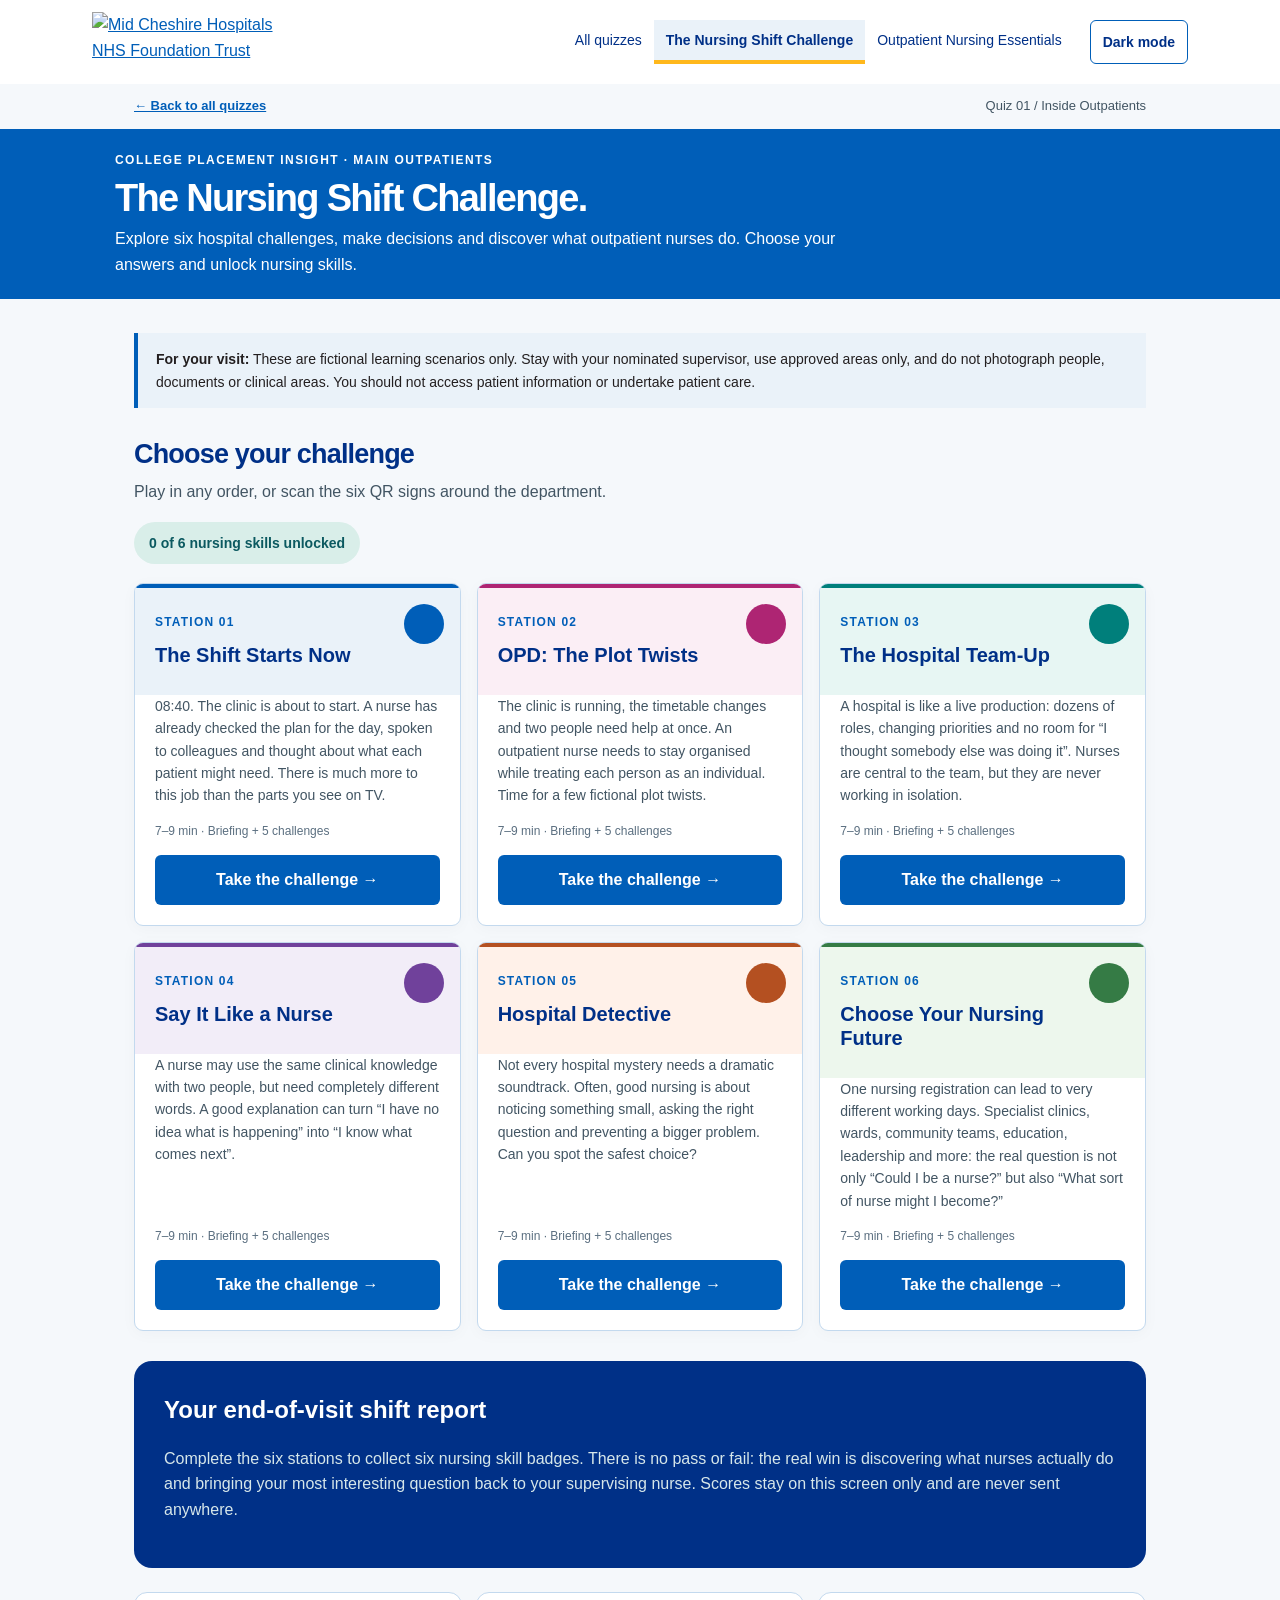
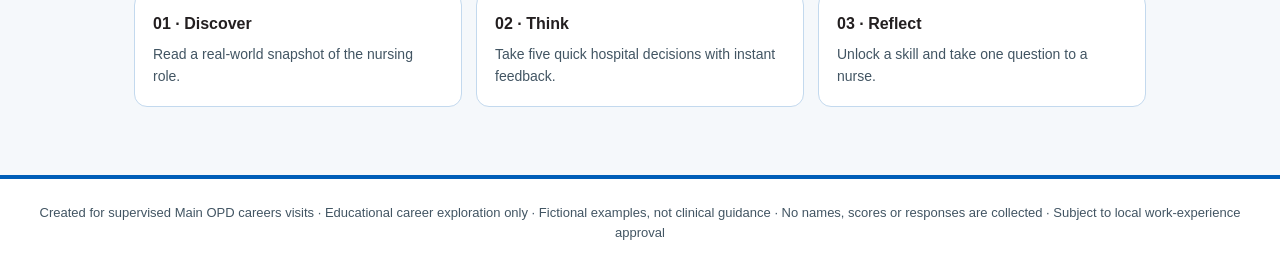
==== commit 8cd77f37: "Compact shared site header Co-authored-by: Copilot App <223556219+Copilot@users.noreply.github.com>" ====
--- a/nursing.html
+++ b/nursing.html
@@ -25,8 +25,7 @@
 </head>
 <body>
 <a class="skip-link" href="#content">Skip to main content</a>
-<header class="site-header"><div class="inner"><a class="trust-logo" href="index.html" aria-label="Quiz hub home"><img src="https://www.mcht.nhs.uk/application/files/9216/4493/8161/Mid_Cheshire_Hospitals_Logo.svg" width="644" height="203" alt="Mid Cheshire Hospitals NHS Foundation Trust"></a><div class="site-label">Explore. Think. Discover.<span>Careers quiz hub</span></div><button class="theme-toggle" type="button" aria-pressed="false" hidden>Dark mode</button></div></header>
-<nav class="site-nav" aria-label="Main navigation"><div class="nav-inner"><a href="index.html">All quizzes</a><a href="nursing.html" aria-current="page">The Nursing Shift Challenge</a><a href="staff-quizzes.html">Outpatient Nursing Essentials</a></div></nav>
+<header class="site-header"><div class="inner"><a class="trust-logo" href="index.html" aria-label="Quiz hub home"><img src="https://www.mcht.nhs.uk/application/files/9216/4493/8161/Mid_Cheshire_Hospitals_Logo.svg" width="644" height="203" alt="Mid Cheshire Hospitals NHS Foundation Trust"></a><nav class="site-nav" aria-label="Main navigation"><div class="nav-inner"><a href="index.html">All quizzes</a><a href="nursing.html" aria-current="page">The Nursing Shift Challenge</a><a href="staff-quizzes.html">Outpatient Nursing Essentials</a></div></nav><button class="theme-toggle" type="button" aria-pressed="false" hidden>Dark mode</button></div></header>
 <div id="content" tabindex="-1"></div>
 <div class="quiz-breadcrumb"><a href="index.html">&larr; Back to all quizzes</a><span>Quiz 01 / Inside Outpatients</span></div>
 <div id="home"><section class="hero"><div class="hero-inner"><div class="eyebrow">College placement insight · Main outpatients</div><h1>The Nursing Shift Challenge.</h1><p>Explore six hospital challenges, make decisions and discover what outpatient nurses do. Choose your answers and unlock nursing skills.</p></div></section><main class="container"><div class="notice"><strong>For your visit:</strong> These are fictional learning scenarios only. Stay with your nominated supervisor, use approved areas only, and do not photograph people, documents or clinical areas. You should not access patient information or undertake patient care.</div><div class="section-head"><div><h2>Choose your challenge</h2><p>Play in any order, or scan the six QR signs around the department.</p></div></div><div id="unlockReport" class="unlock-report" aria-live="polite">0 of 6 nursing skills unlocked</div><div class="grid" id="stationCards"></div><section class="end-card"><h2>Your end-of-visit shift report</h2><p>Complete the six stations to collect six nursing skill badges. There is no pass or fail: the real win is discovering what nurses actually do and bringing your most interesting question back to your supervising nurse. Scores stay on this screen only and are never sent anywhere.</p></section><div class="steps"><div class="step"><b>01 · Discover</b><p>Read a real-world snapshot of the nursing role.</p></div><div class="step"><b>02 · Think</b><p>Take five quick hospital decisions with instant feedback.</p></div><div class="step"><b>03 · Reflect</b><p>Unlock a skill and take one question to a nurse.</p></div></div></main></div>
--- a/theme.css
+++ b/theme.css
@@ -26,19 +26,17 @@
 .skip-link { position: absolute; top: -100px; left: 16px; z-index: 10; padding: 12px 20px; background: var(--gold); color: var(--ink); font-weight: bold; }
 .skip-link:focus { top: 12px; }
 .site-header { background: white; color: var(--navy); }
-.site-header .inner { max-width: 1160px; margin: auto; padding: 24px 32px; display: flex; justify-content: space-between; align-items: center; gap: 24px; }
-.trust-logo { display: block; flex-shrink: 0; width: 290px; max-width: 100%; }
+.site-header .inner { max-width: 1160px; margin: auto; padding: 12px 32px; display: flex; justify-content: space-between; align-items: center; gap: 16px; }
+.trust-logo { display: block; flex-shrink: 0; width: 190px; max-width: 100%; }
 .trust-logo img { display: block; width: 100%; height: auto; }
-.site-label { margin-left: auto; text-align: right; font-size: 15px; font-weight: bold; }
-.site-label span { display: block; font-size: 13px; font-weight: normal; color: var(--muted); }
 .theme-toggle { flex: 0 0 auto; min-height: 44px; padding: 8px 12px; border: 1px solid #005eb8; border-radius: 6px; background: white; color: #003087; font: bold 14px/1.3 Arial, Helvetica, sans-serif; cursor: pointer; }
 .theme-toggle:hover { background: #eaf2f9; }
 .theme-toggle[hidden] { display: none; }
-.site-nav { background: var(--navy); }
-.nav-inner { max-width: 1160px; margin: auto; padding: 0 32px; display: flex; flex-wrap: wrap; gap: 0 10px; }
-.site-nav a { display: flex; align-items: center; padding: 14px 18px; color: white; text-decoration: none; font-size: 14px; border-bottom: 4px solid transparent; }
-.site-nav a:hover { background: #0045a1; text-decoration: underline; }
-.site-nav a[aria-current="page"] { border-color: var(--gold); background: #0045a1; font-weight: bold; }
+.site-nav { margin-left: auto; min-width: 0; }
+.nav-inner { display: flex; flex-wrap: wrap; gap: 0; }
+.site-nav a { display: flex; align-items: center; min-height: 44px; padding: 8px 12px; color: #003087; text-decoration: none; font-size: 14px; border-bottom: 4px solid transparent; }
+.site-nav a:hover { background: #eaf2f9; text-decoration: underline; }
+.site-nav a[aria-current="page"] { border-color: var(--gold); background: #eaf2f9; font-weight: bold; }
 .eyebrow { font-size: 12px; font-weight: bold; letter-spacing: .12em; text-transform: uppercase; }
 .btn { display: inline-flex; align-items: center; justify-content: center; gap: 22px; background: var(--teal); color: white; padding: 13px 22px; border: 0; border-radius: 6px; font: bold 16px/1.5 Arial, Helvetica, sans-serif; text-decoration: none; cursor: pointer; }
 .btn:hover { background: var(--navy); text-decoration: underline; }
@@ -61,18 +59,18 @@
   border-radius: 50%;
   background: var(--pink) url("https://www.mcht.nhs.uk/application/themes/custom/images/banner-white-heart-2.svg") center / 26px 26px no-repeat;
 }
-.hero-note > .heart-icon { float: right; margin: -8px -8px 8px 12px; }
-.hub-hero-inner { max-width: 1160px; margin: auto; padding: 32px; display: grid; grid-template-columns: 1.65fr 1fr; gap: 48px; align-items: center; }
-.hub-hero .eyebrow { color: #e1efff; margin: 0 0 10px; }
-.hub h1 { font-size: clamp(32px, 3.8vw, 46px); letter-spacing: -.035em; line-height: 1.12; margin: 0 0 12px; }
-.hero-copy { max-width: 600px; font-size: 16px; color: #eaf2f9; margin: 0 0 18px; }
-.hero-button { background: white; color: var(--navy); }
+.hero-note > .heart-icon { float: right; width: 34px; height: 34px; background-size: 22px; margin: -4px -4px 6px 10px; }
+.hub-hero-inner { max-width: 1160px; margin: auto; padding: 20px 32px; display: grid; grid-template-columns: 1.65fr 1fr; gap: 32px; align-items: center; }
+.hub-hero .eyebrow { color: #e1efff; margin: 0 0 8px; }
+.hub h1 { font-size: clamp(28px, 3.2vw, 38px); letter-spacing: -.035em; line-height: 1.12; margin: 0 0 8px; }
+.hero-copy { max-width: 600px; font-size: 16px; color: #eaf2f9; margin: 0 0 12px; }
+.hero-button { min-height: 44px; padding: 9px 16px; background: white; color: var(--navy); }
 .hero-button:hover { background: #eaf2f9; }
-.hero-note { position: relative; background: var(--navy); border-top: 4px solid var(--gold); padding: 20px 24px; border-radius: 0 0 8px 8px; }
+.hero-note { position: relative; background: var(--navy); border-top: 4px solid var(--gold); padding: 14px 20px; border-radius: 0 0 8px 8px; }
 .note-label { color: #d3e6ff; font-size: 12px; text-transform: uppercase; letter-spacing: .1em; }
-.hero-note h2 { font-size: 22px; line-height: 1.2; margin: 10px 0; letter-spacing: -.02em; }
+.hero-note h2 { font-size: 19px; line-height: 1.2; margin: 8px 0; letter-spacing: -.02em; }
 .hero-note p { color: #eaf2f9; font-size: 14px; margin: 0; }
-.note-bottom { border-top: 1px solid #547ab8; padding-top: 10px; margin-top: 14px; display: flex; gap: 20px; font-size: 12px; }
+.note-bottom { border-top: 1px solid #547ab8; padding-top: 8px; margin-top: 10px; display: flex; gap: 20px; font-size: 12px; }
 .hub-content { max-width: 1160px; margin: auto; padding: 52px 32px 64px; }
 #quizzes { scroll-margin-top: 24px; }
 .hub-section-heading { display: flex; justify-content: space-between; align-items: end; gap: 24px; margin-bottom: 26px; }
@@ -102,9 +100,9 @@
 .hub-footer p { margin: 4px 0 0; }
 .hub-footer a { white-space: nowrap; }
 .collection-hero { background: #005eb8; color: white; }
-.collection-hero-inner { max-width: 1060px; margin: auto; padding: 32px 24px 36px; }
-.collection-hero .eyebrow { color: #e1efff; margin: 0 0 10px; }
-.collection-hero h1 { font-size: clamp(32px, 4vw, 46px); line-height: 1.12; letter-spacing: -.035em; margin: 0 0 12px; }
+.collection-hero-inner { max-width: 1060px; margin: auto; padding: 22px 24px; }
+.collection-hero .eyebrow { color: #e1efff; margin: 0 0 8px; }
+.collection-hero h1 { font-size: clamp(28px, 3.2vw, 38px); line-height: 1.12; letter-spacing: -.035em; margin: 0 0 8px; }
 .collection-hero p:not(.eyebrow) { max-width: 750px; color: #eaf2f9; margin: 0; }
 .collection-content { padding-top: 36px; }
 .clinical-note { padding: 16px 20px; margin: 0 0 24px; background: #eaf2f9; border-left: 4px solid #005eb8; color: #263d51; font-size: 14px; }
@@ -154,11 +152,11 @@
 .staff-sources li { margin-bottom: 6px; overflow-wrap: anywhere; }
 
 /* Keep the original learning experience in the shared Trust colour palette. */
-.quiz-breadcrumb { max-width: 1060px; margin: auto; padding: 18px 24px; display: flex; justify-content: space-between; gap: 16px; font-size: 13px; }
+.quiz-breadcrumb { max-width: 1060px; margin: auto; padding: 12px 24px; display: flex; justify-content: space-between; gap: 16px; font-size: 13px; }
 .quiz-breadcrumb a { font-weight: bold; }
 .quiz-breadcrumb span { color: var(--muted); }
-.hero { background: var(--teal); padding: 32px 24px 36px; }
-.hero h1 { max-width: 900px; font-size: clamp(32px, 4vw, 46px); margin: 10px 0 12px; }
+.hero { background: var(--teal); padding: 22px 24px; }
+.hero h1 { max-width: 900px; font-size: clamp(28px, 3.2vw, 38px); margin: 8px 0; }
 .hero p { font-size: 16px; max-width: 740px; margin-bottom: 0; }
 .hero .eyebrow, .hero p { color: white; }
 .section-head h2, .module h2, .station h3 { color: var(--navy); }
@@ -204,6 +202,8 @@
 }
 [data-theme="dark"] .site-header { background: #17283a; color: #edf4fa; }
 [data-theme="dark"] .trust-logo { background: white; border-radius: 4px; padding: 8px; }
+[data-theme="dark"] .site-nav a { color: #edf4fa; }
+[data-theme="dark"] .site-nav a:hover, [data-theme="dark"] .site-nav a[aria-current="page"] { background: #263d51; }
 [data-theme="dark"] .theme-toggle { background: #263d51; color: #edf4fa; border-color: #9dc5ef; }
 [data-theme="dark"] .theme-toggle:hover { background: #38536b; }
 [data-theme="dark"] a:not(.btn):not(.skip-link):not(.trust-logo):not(.site-nav a) { color: #a9d2ff; }
@@ -262,8 +262,14 @@
 [data-theme="dark"] .staff-feedback { background: #194b3d; color: #edf4fa; border-color: #87d8ae; }
 [data-theme="dark"] .staff-feedback.incorrect { background: #463822; color: #fff1d2; border-color: #f0c484; }
 
+@media (max-width: 960px) {
+  .site-header .inner { display: grid; grid-template-columns: minmax(0, 1fr) auto; gap: 8px 12px; }
+  .trust-logo { grid-column: 1; grid-row: 1; }
+  .theme-toggle { grid-column: 2; grid-row: 1; }
+  .site-nav { grid-column: 1 / -1; grid-row: 2; margin-left: 0; }
+}
 @media (max-width: 800px) {
-  .hub-hero-inner { grid-template-columns: 1fr; gap: 20px; padding: 28px 24px; }
+  .hub-hero-inner { grid-template-columns: 1fr; gap: 12px; padding: 20px 24px; }
   .hero-note { max-width: 100%; background: transparent; border: 0; padding: 0; }
   .hero-note .heart-icon, .hero-note .note-label, .hero-note h2, .hero-note p { display: none; }
   .hero-note .note-bottom { border: 0; margin: 0; padding: 0; }
@@ -274,11 +280,9 @@
   .staff-grid { grid-template-columns: repeat(2, minmax(0, 1fr)); }
 }
 @media (max-width: 560px) {
-  .site-header .inner { padding: 16px; gap: 12px; }
-  .trust-logo { width: 250px; flex: 0 1 250px; min-width: 0; }
-  .site-label { display: none; }
-  .nav-inner { padding: 0 8px; gap: 0; }
-  .site-nav a { padding: 12px; font-size: 12px; }
+  .site-header .inner { padding: 12px 16px; gap: 12px; }
+  .trust-logo { width: 185px; min-width: 0; }
+  .site-nav a { padding: 8px 12px; font-size: 12px; }
   .hub-content { padding: 32px 20px 40px; }
   .quiz-card { grid-template-columns: 1fr; }
   .quiz-art { min-height: 0; flex-direction: row; gap: 12px; padding: 18px 22px; }
@@ -287,10 +291,10 @@
   .quiz-card h3 { font-size: 25px; }
   .quiz-card .btn { width: 100%; gap: 12px; font-size: 15px; }
   .future-note { padding: 20px; }
-  .quiz-breadcrumb { padding: 16px; }
+  .quiz-breadcrumb { padding: 12px 16px; }
   .quiz-breadcrumb span { display: none; }
   .staff-grid { grid-template-columns: 1fr; }
-  .collection-hero-inner { padding: 26px 20px 30px; }
+  .collection-hero-inner { padding: 20px; }
   .staff-quiz-main { padding: 20px 16px 40px; }
   .staff-actions .btn { width: 100%; }
 }
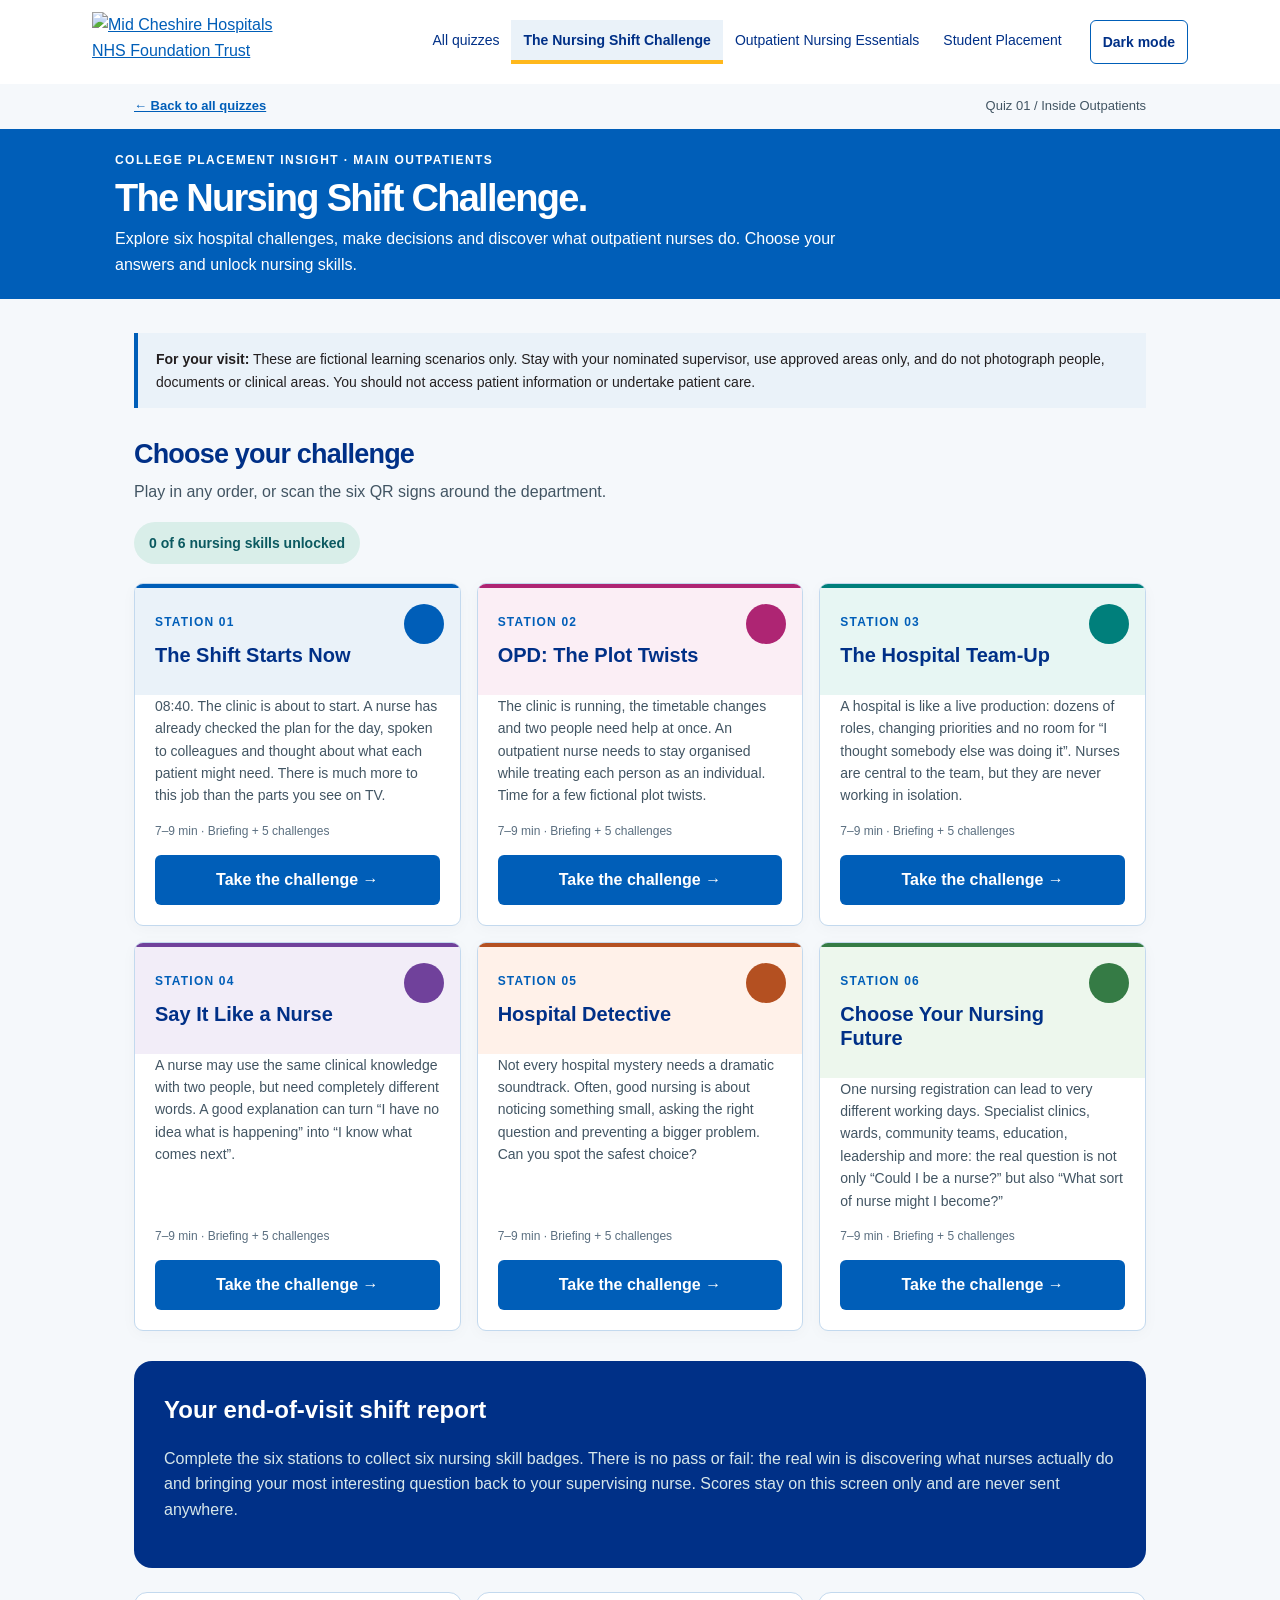
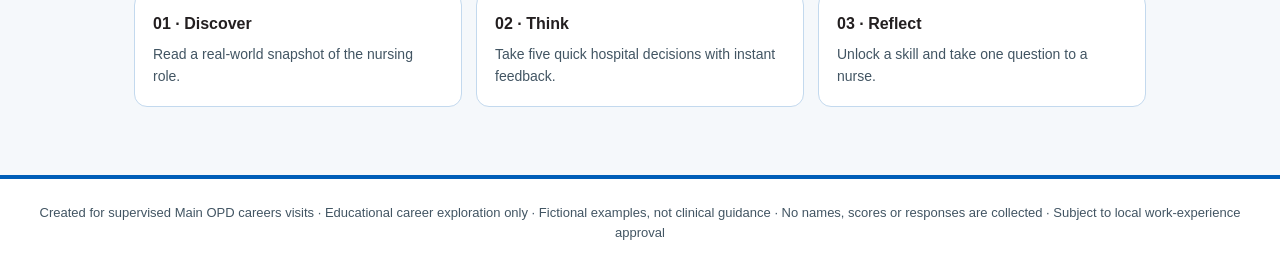
==== commit d2999074: "Add separate student placement quiz collection Co-authored-by: Copilot App <223556219+Copilot@users." ====
--- a/nursing.html
+++ b/nursing.html
@@ -25,7 +25,7 @@
 </head>
 <body>
 <a class="skip-link" href="#content">Skip to main content</a>
-<header class="site-header"><div class="inner"><a class="trust-logo" href="index.html" aria-label="Quiz hub home"><img src="https://www.mcht.nhs.uk/application/files/9216/4493/8161/Mid_Cheshire_Hospitals_Logo.svg" width="644" height="203" alt="Mid Cheshire Hospitals NHS Foundation Trust"></a><nav class="site-nav" aria-label="Main navigation"><div class="nav-inner"><a href="index.html">All quizzes</a><a href="nursing.html" aria-current="page">The Nursing Shift Challenge</a><a href="staff-quizzes.html">Outpatient Nursing Essentials</a></div></nav><button class="theme-toggle" type="button" aria-pressed="false" hidden>Dark mode</button></div></header>
+<header class="site-header"><div class="inner"><a class="trust-logo" href="index.html" aria-label="Quiz hub home"><img src="https://www.mcht.nhs.uk/application/files/9216/4493/8161/Mid_Cheshire_Hospitals_Logo.svg" width="644" height="203" alt="Mid Cheshire Hospitals NHS Foundation Trust"></a><nav class="site-nav" aria-label="Main navigation"><div class="nav-inner"><a href="index.html">All quizzes</a><a href="nursing.html" aria-current="page">The Nursing Shift Challenge</a><a href="staff-quizzes.html">Outpatient Nursing Essentials</a><a href="placement-quizzes.html">Student Placement</a></div></nav><button class="theme-toggle" type="button" aria-pressed="false" hidden>Dark mode</button></div></header>
 <div id="content" tabindex="-1"></div>
 <div class="quiz-breadcrumb"><a href="index.html">&larr; Back to all quizzes</a><span>Quiz 01 / Inside Outpatients</span></div>
 <div id="home"><section class="hero"><div class="hero-inner"><div class="eyebrow">College placement insight · Main outpatients</div><h1>The Nursing Shift Challenge.</h1><p>Explore six hospital challenges, make decisions and discover what outpatient nurses do. Choose your answers and unlock nursing skills.</p></div></section><main class="container"><div class="notice"><strong>For your visit:</strong> These are fictional learning scenarios only. Stay with your nominated supervisor, use approved areas only, and do not photograph people, documents or clinical areas. You should not access patient information or undertake patient care.</div><div class="section-head"><div><h2>Choose your challenge</h2><p>Play in any order, or scan the six QR signs around the department.</p></div></div><div id="unlockReport" class="unlock-report" aria-live="polite">0 of 6 nursing skills unlocked</div><div class="grid" id="stationCards"></div><section class="end-card"><h2>Your end-of-visit shift report</h2><p>Complete the six stations to collect six nursing skill badges. There is no pass or fail: the real win is discovering what nurses actually do and bringing your most interesting question back to your supervising nurse. Scores stay on this screen only and are never sent anywhere.</p></section><div class="steps"><div class="step"><b>01 · Discover</b><p>Read a real-world snapshot of the nursing role.</p></div><div class="step"><b>02 · Think</b><p>Take five quick hospital decisions with instant feedback.</p></div><div class="step"><b>03 · Reflect</b><p>Unlock a skill and take one question to a nurse.</p></div></div></main></div>
--- a/theme.css
+++ b/theme.css
@@ -78,17 +78,18 @@
 .hub-section-heading h2 { margin: 0; color: var(--navy); font-size: clamp(26px, 3vw, 34px); letter-spacing: -.025em; line-height: 1.2; }
 .hub-section-heading > p { color: var(--muted); font-size: 14px; margin: 0; }
 .quiz-list { display: grid; gap: 24px; }
-.quiz-card { display: grid; grid-template-columns: 280px 1fr; background: white; border: 1px solid var(--line); border-radius: 10px; overflow: hidden; box-shadow: 0 5px 20px #00308708; }
-.quiz-art { background: #eaf2f9; color: var(--navy); display: flex; flex-direction: column; justify-content: space-between; align-items: center; padding: 26px; min-height: 320px; border-bottom: 5px solid var(--pink); }
+.quiz-card { display: grid; grid-template-columns: 230px 1fr; background: white; border: 1px solid var(--line); border-radius: 10px; overflow: hidden; box-shadow: 0 5px 20px #00308708; }
+.quiz-art { background: #eaf2f9; color: var(--navy); display: flex; flex-direction: column; justify-content: space-between; align-items: center; padding: 20px; min-height: 240px; border-bottom: 5px solid var(--pink); }
 .quiz-index { align-self: flex-start; font-size: 12px; letter-spacing: .15em; font-weight: bold; }
-.quiz-art svg { width: 150px; height: 150px; color: var(--teal); }
+.quiz-art svg { width: 120px; height: 120px; color: var(--teal); }
 .staff-collection-art { border-bottom-color: #007f7b; background: #e7f6f3; }
+.placement-collection-art { border-bottom-color: #70419b; background: #f2eaf7; }
 .quiz-art > span:last-child { font-size: 14px; font-weight: bold; }
-.quiz-card-body { padding: 32px 36px; }
+.quiz-card-body { padding: 22px 28px; }
 .available { color: #006747; background: #e6f4ee; font-size: 12px; font-weight: bold; padding: 5px 10px; border-radius: 4px; }
-.quiz-card h3 { color: var(--navy); font-size: 28px; line-height: 1.2; letter-spacing: -.025em; margin: 18px 0 12px; }
+.quiz-card h3 { color: var(--navy); font-size: 26px; line-height: 1.2; letter-spacing: -.025em; margin: 14px 0 8px; }
 .quiz-card p { color: var(--muted); margin: 0; max-width: 620px; }
-.quiz-facts { list-style: none; padding: 0; margin: 20px 0 24px; display: flex; flex-wrap: wrap; gap: 8px 24px; font-size: 13px; font-weight: bold; color: var(--navy); }
+.quiz-facts { list-style: none; padding: 0; margin: 14px 0 16px; display: flex; flex-wrap: wrap; gap: 8px 12px; font-size: 13px; font-weight: bold; color: var(--navy); }
 .future-note { display: flex; gap: 20px; align-items: center; padding: 24px 28px; border: 1px dashed #99b4ce; border-radius: 8px; }
 .future-note h3 { font-size: 17px; color: var(--navy); margin: 0 0 4px; }
 .future-note p { margin: 0; color: var(--muted); font-size: 14px; }
@@ -123,7 +124,7 @@
 .staff-card .staff-kicker { padding-right: 40px; margin: 0 0 12px; }
 .staff-card h3 { margin: 0 0 8px; color: #003087; font-size: 20px; line-height: 1.25; }
 .staff-card > p:not(.staff-kicker) { flex: 1; margin: 0 0 20px; color: var(--muted); font-size: 14px; }
-.staff-card .btn { font-size: 14px; padding: 10px 14px; gap: 10px; }
+.staff-card .btn { min-height: 44px; font-size: 14px; padding: 10px 14px; gap: 10px; }
 .staff-quiz-main { max-width: 900px; margin: auto; padding: 24px 24px 64px; }
 .staff-back { display: inline-block; margin-bottom: 20px; font-weight: bold; }
 .staff-quiz-panel { background: white; border: 1px solid var(--line); border-radius: 10px; padding: clamp(20px, 4vw, 36px); }
@@ -215,6 +216,7 @@
 [data-theme="dark"] .foot { background: #17283a; }
 [data-theme="dark"] .quiz-art { background: #233d54; color: #e0efff; }
 [data-theme="dark"] .staff-collection-art { background: #1d4343; }
+[data-theme="dark"] .placement-collection-art { background: #382d4a; }
 [data-theme="dark"] .quiz-art svg { color: #9dc5ef; }
 [data-theme="dark"] .hub-section-heading h2,
 [data-theme="dark"] .quiz-card h3,
@@ -262,7 +264,7 @@
 [data-theme="dark"] .staff-feedback { background: #194b3d; color: #edf4fa; border-color: #87d8ae; }
 [data-theme="dark"] .staff-feedback.incorrect { background: #463822; color: #fff1d2; border-color: #f0c484; }
 
-@media (max-width: 960px) {
+@media (max-width: 1100px) {
   .site-header .inner { display: grid; grid-template-columns: minmax(0, 1fr) auto; gap: 8px 12px; }
   .trust-logo { grid-column: 1; grid-row: 1; }
   .theme-toggle { grid-column: 2; grid-row: 1; }
@@ -275,21 +277,23 @@
   .hero-note .note-bottom { border: 0; margin: 0; padding: 0; }
   .hub-section-heading { align-items: start; flex-direction: column; gap: 10px; }
   .quiz-card { grid-template-columns: 200px 1fr; }
-  .quiz-card-body { padding: 26px; }
+  .quiz-card-body { padding: 22px 24px; }
   .hub-footer { align-items: start; flex-direction: column; gap: 12px; }
   .staff-grid { grid-template-columns: repeat(2, minmax(0, 1fr)); }
 }
 @media (max-width: 560px) {
   .site-header .inner { padding: 12px 16px; gap: 12px; }
   .trust-logo { width: 185px; min-width: 0; }
-  .site-nav a { padding: 8px 12px; font-size: 12px; }
+  .site-nav a { padding: 8px 7px; font-size: 12px; }
   .hub-content { padding: 32px 20px 40px; }
   .quiz-card { grid-template-columns: 1fr; }
-  .quiz-art { min-height: 0; flex-direction: row; gap: 12px; padding: 18px 22px; }
-  .quiz-art svg { width: 64px; height: 64px; order: 2; }
+  .quiz-art { min-height: 0; flex-direction: row; gap: 12px; padding: 14px 18px; }
+  .quiz-art svg { width: 54px; height: 54px; order: 2; }
+  .quiz-card-body { padding: 20px 22px; }
   .quiz-art > span:last-child { display: none; }
   .quiz-card h3 { font-size: 25px; }
-  .quiz-card .btn { width: 100%; gap: 12px; font-size: 15px; }
+  .quiz-facts { gap: 8px 10px; font-size: 12px; }
+  .quiz-card .btn { width: 100%; min-height: 44px; padding: 10px; gap: 8px; font-size: 15px; }
   .future-note { padding: 20px; }
   .quiz-breadcrumb { padding: 12px 16px; }
   .quiz-breadcrumb span { display: none; }
@@ -298,6 +302,9 @@
   .staff-quiz-main { padding: 20px 16px 40px; }
   .staff-actions .btn { width: 100%; }
 }
+@media (max-width: 360px) {
+  .site-nav a { padding-inline: 3px; }
+}
 @media (prefers-reduced-motion: reduce) {
   *, *::before, *::after { scroll-behavior: auto !important; transition: none !important; }
 }
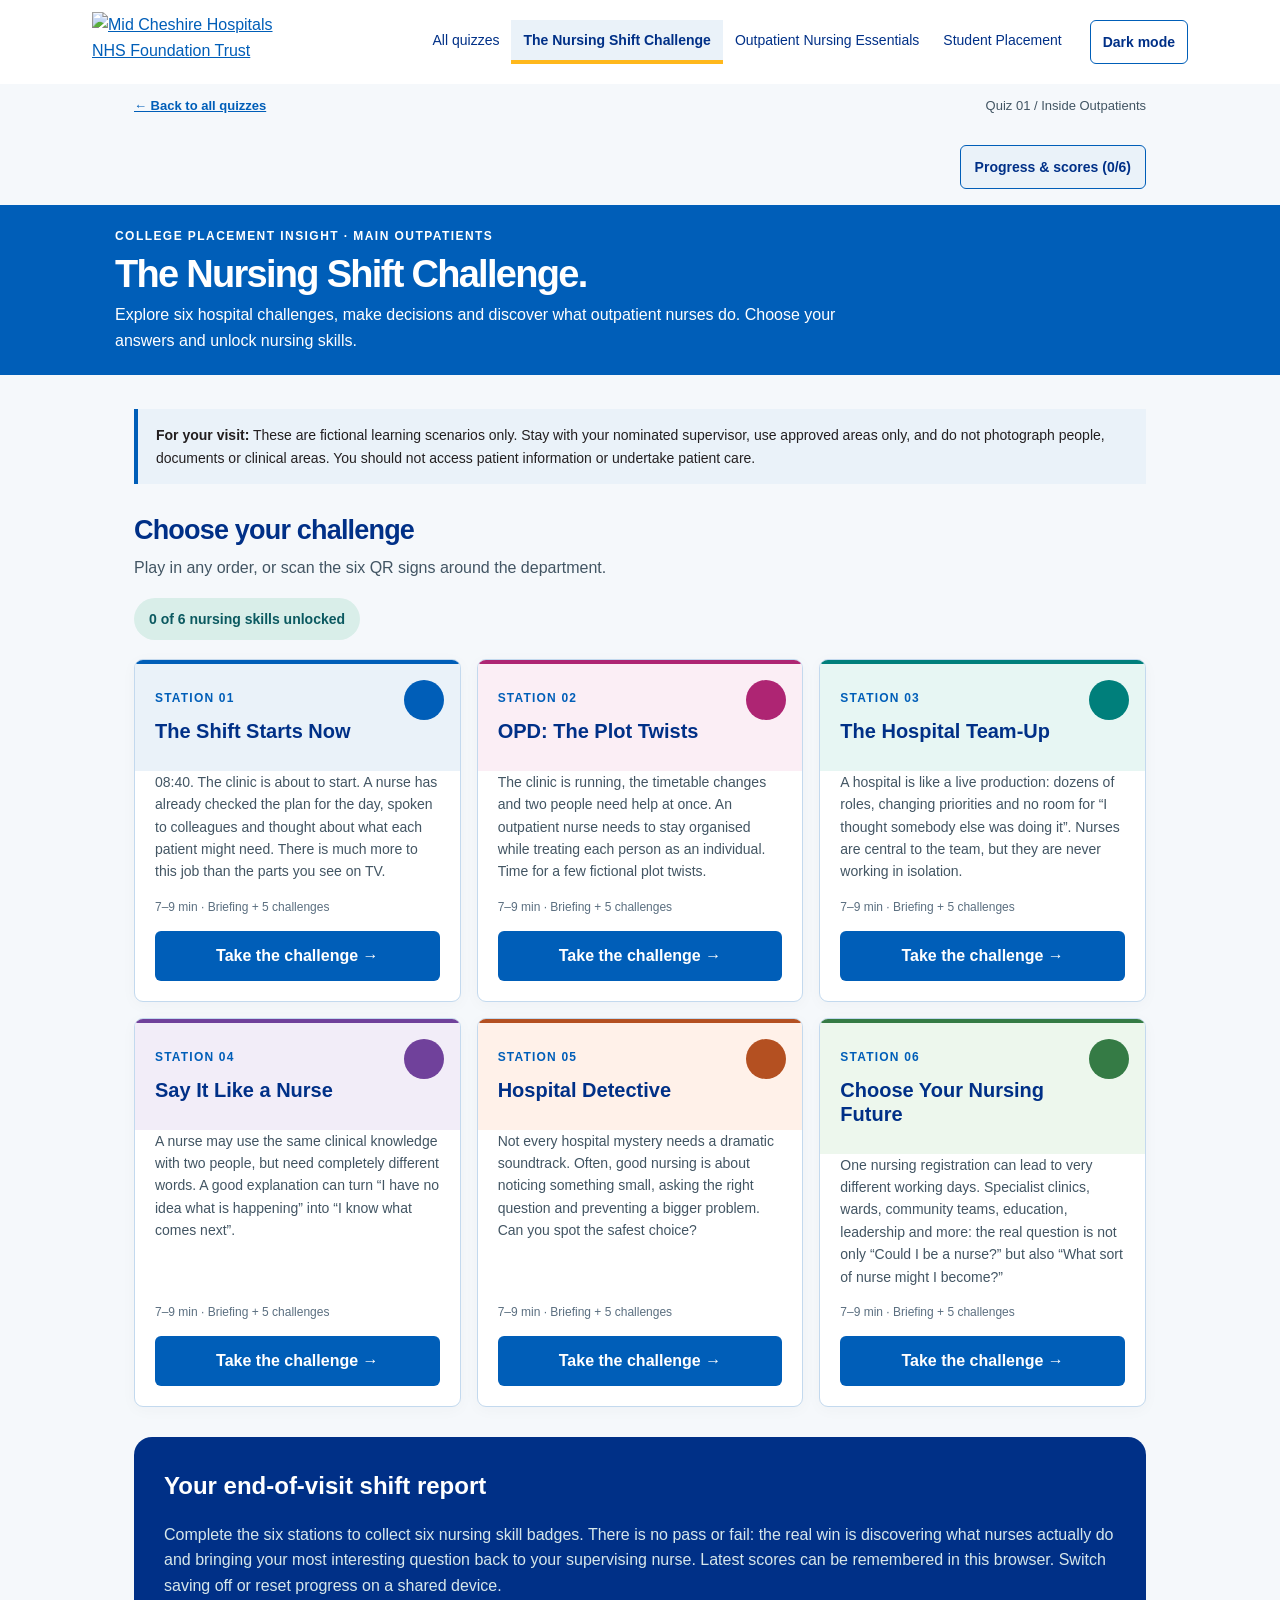
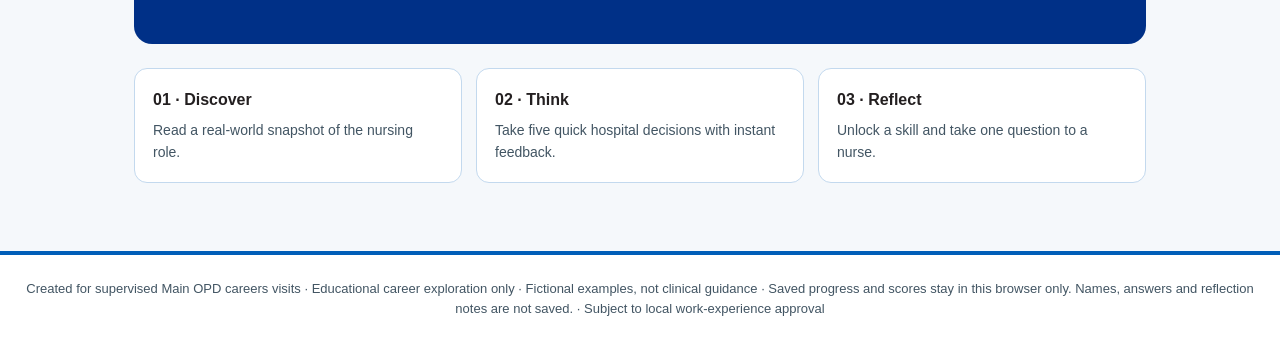
==== commit d042c785: "Unify quiz designs and add saved scores pop-out Co-authored-by: Copilot App <223556219+Copilot@users" ====
--- a/nursing.html
+++ b/nursing.html
@@ -5,6 +5,8 @@
 <meta name="description" content="Inside Outpatients: an interactive nursing careers insight experience for college students aged 16–18.">
 <title>Inside Outpatients | The Nursing Shift Challenge</title>
 <script src="theme.js"></script>
+<script src="progress.js?v=progress-v2"></script>
+<script defer src="celebration.js"></script>
 <style>
 :root{--navy:#10273c;--deep:#091a2a;--teal:#006e77;--mint:#c7f0e9;--sky:#e9f5f6;--ink:#15283c;--muted:#4b6072;--line:#d8e5e9;--bg:#f5f8fa;--white:#fff;--gold:#e2b26d;--red:#a62f45}*{box-sizing:border-box}html{scroll-behavior:smooth}body{margin:0;background:var(--bg);color:var(--ink);font-family:Arial,Helvetica,sans-serif;font-size:16px;line-height:1.55}button,a{font:inherit}button:focus-visible,a:focus-visible{outline:3px solid #e3af56;outline-offset:4px}a{color:var(--teal)}header{background:var(--deep);color:#fff}header .inner{max-width:1060px;margin:auto;display:flex;justify-content:space-between;gap:15px;align-items:center;padding:18px 24px}.brand{font-weight:800;letter-spacing:.08em;text-transform:uppercase;font-size:14px}.brand span{display:block;font-weight:400;font-size:12px;letter-spacing:.04em;color:#b7d3d9}.header-pill{border:1px solid #527181;border-radius:99px;font-size:12px;padding:7px 12px;color:#d5e7eb}.hero{background:linear-gradient(140deg,#10273c 0%,#124e5a 100%);color:white;padding:55px 24px 66px}.hero-inner{max-width:1050px;margin:auto}.eyebrow{font-size:12px;letter-spacing:.16em;text-transform:uppercase;color:#bfe2e3;font-weight:bold}.hero h1{font-size:clamp(38px,6vw,72px);line-height:1.06;letter-spacing:-.045em;margin:13px 0 20px;max-width:850px}.hero p{color:#e4f1f3;font-size:18px;max-width:660px;margin:0 0 26px}.hero-tag{display:inline-block;margin-right:10px;margin-top:8px;color:#e5f7f6;border:1px solid #7aafb0;border-radius:20px;padding:7px 12px;font-size:13px}.container{max-width:1060px;padding:34px 24px 68px;margin:auto}.section-head{display:flex;justify-content:space-between;gap:14px;align-items:end;margin:8px 0 17px}.section-head h2{margin:0;font-size:27px;letter-spacing:-.03em}.section-head p{margin:3px 0 0;color:var(--muted)}.notice{border-left:4px solid var(--teal);padding:15px 18px;background:#eaf6f5;margin-bottom:25px;font-size:14px}.grid{display:grid;grid-template-columns:repeat(3,minmax(0,1fr));gap:16px}.station{background:white;border:1px solid var(--line);border-radius:16px;overflow:hidden;box-shadow:0 3px 16px #11283908;display:flex;flex-direction:column}.station .top{min-height:86px;padding:20px;background:linear-gradient(105deg,#eef6f7,#fff)}.number{display:inline-block;font-size:12px;letter-spacing:.1em;font-weight:bold;color:var(--teal)}.station h3{font-size:20px;line-height:1.2;margin:9px 0 8px}.station .body{padding:0 20px 20px;display:flex;flex-direction:column;flex:1}.station p{margin:0 0 15px;color:var(--muted);font-size:14px;flex:1}.meta{font-size:12px;color:#5b6f80;margin-bottom:14px}.btn{border:0;background:var(--teal);color:white;border-radius:9px;padding:12px 17px;font-weight:bold;cursor:pointer;display:inline-block;text-decoration:none;text-align:center}.btn:hover{background:#00555c}.btn.secondary{background:white;border:1px solid #93b9bf;color:#174750}.btn.secondary:hover{background:#ecf8f7}.btn.dark{background:var(--navy)}.btn:disabled{opacity:.45;cursor:not-allowed}.foot{border-top:1px solid var(--line);padding:24px;color:var(--muted);font-size:13px;text-align:center}.hide{display:none!important}.crumb{margin-bottom:23px}.crumb button{border:0;background:none;color:var(--teal);font-weight:bold;cursor:pointer;padding:0}.module{background:white;border:1px solid var(--line);border-radius:18px;padding:clamp(19px,4vw,37px);box-shadow:0 8px 30px #10273c09}.module-heading .kicker{font-size:12px;color:var(--teal);font-weight:700;text-transform:uppercase;letter-spacing:.13em}.module h2{font-size:clamp(28px,4vw,43px);line-height:1.13;margin:8px 0 13px;letter-spacing:-.04em}.module .lead{font-size:17px;color:var(--muted);max-width:780px}.insights{display:grid;grid-template-columns:repeat(3,minmax(0,1fr));gap:12px;margin:28px 0}.insight{background:#f1f7f7;border-radius:11px;padding:18px}.insight h3{font-size:16px;margin:0 0 7px;color:#12555c}.insight p{font-size:14px;margin:0;color:#3f5965}.scenario{border-left:4px solid #d7ab67;background:#fff8ee;padding:16px 19px;margin:20px 0 26px}.scenario h3{font-size:15px;margin:0 0 5px}.scenario p{margin:0;color:#534633;font-size:14px}.quiz-area{border-top:1px solid var(--line);padding-top:25px;margin-top:23px}.quiz-bar{display:flex;align-items:center;justify-content:space-between;gap:15px}.progress-bg{background:#e1ecee;border-radius:12px;height:7px;flex:1;overflow:hidden}.progress-fill{width:0%;height:100%;background:#0b7c83;transition:width .2s}.small{font-size:13px;color:var(--muted)}#question{font-size:21px;margin:17px 0 20px;line-height:1.3}.options{display:grid;gap:10px}.option{display:flex;align-items:flex-start;gap:11px;text-align:left;border:1px solid #c5d6dc;border-radius:11px;padding:13px 15px;background:#fff;color:#23374a;cursor:pointer;font-size:15px;min-height:50px}.option:hover:not(:disabled){background:#f0f9f8;border-color:#67a7aa}.option:disabled{cursor:default}.option .letter{display:inline-flex;justify-content:center;align-items:center;background:#eff4f7;border-radius:7px;width:29px;height:29px;flex:0 0 29px;font-weight:700;font-size:13px}.option.good{border-color:#14805f;background:#eaf8f2}.option.bad{border-color:#b85762;background:#fff0f2}.feedback{border-left:4px solid #0a7d75;background:#e9f7f4;padding:16px;margin:18px 0}.feedback.incorrect{border-color:#b57944;background:#fff8eb}.feedback h3{margin:0 0 5px;font-size:17px}.feedback p{margin:0;font-size:14px}.actions{display:flex;justify-content:space-between;align-items:center;gap:15px;margin-top:22px;flex-wrap:wrap}.result{text-align:center;padding:17px 0 12px}.result .big{font-size:54px;font-weight:800;line-height:1;color:#036c73}.result h3{font-size:28px;margin:13px auto 8px}.reflection{margin-top:28px;background:#eff7f8;border-radius:10px;padding:19px;text-align:left}.reflection h4{margin:0 0 8px}.reflection label{display:block;font-weight:bold;font-size:14px;margin-bottom:7px}.reflection textarea{display:block;width:100%;min-height:95px;padding:13px;font:inherit;border:1px solid #a9c1c9;border-radius:8px;resize:vertical}.reflection p{font-size:13px;color:var(--muted);margin:8px 0 0}.stretch{background:#f4f6f8;border:1px dashed #9fb8c1;padding:17px;border-radius:10px;margin-top:22px}.stretch strong{display:block;margin-bottom:5px}.end-card{background:var(--navy);color:white;border-radius:18px;padding:30px;margin-top:30px}.end-card h2{margin:0 0 10px}.end-card p{color:#d6e7ea}.steps{display:grid;grid-template-columns:repeat(3,1fr);gap:14px;margin-top:24px}.step{background:white;border:1px solid var(--line);border-radius:13px;padding:18px}.step b{display:block}.step p{font-size:14px;color:var(--muted);margin:6px 0 0}.soft{color:#627b88}@media(max-width:780px){.grid{grid-template-columns:repeat(2,minmax(0,1fr))}.insights{grid-template-columns:1fr}.steps{grid-template-columns:1fr}}@media(max-width:530px){.grid{grid-template-columns:1fr}.hero{padding:36px 22px 45px}.hero h1{font-size:42px}.container{padding:25px 16px 55px}.header-pill{display:none}.module{padding:20px}.station .top{min-height:70px}.section-head h2{font-size:24px}.quiz-bar{flex-wrap:wrap}.progress-bg{min-width:100%}}
 @media print{.btn,header,.crumb,.foot,#home{display:none!important}.module{box-shadow:none;border:none}.container{padding:0}}
@@ -21,30 +23,32 @@
 .station:nth-child(6) .top{background:linear-gradient(110deg,#e8f6e8,#fdfdfd)}
 @media(prefers-reduced-motion:reduce){*{scroll-behavior:auto!important;transition:none!important}}
 </style>
-<link rel="stylesheet" href="theme.css">
+<link rel="stylesheet" href="theme.css?v=progress-v2">
 </head>
 <body>
 <a class="skip-link" href="#content">Skip to main content</a>
 <header class="site-header"><div class="inner"><a class="trust-logo" href="index.html" aria-label="Quiz hub home"><img src="https://www.mcht.nhs.uk/application/files/9216/4493/8161/Mid_Cheshire_Hospitals_Logo.svg" width="644" height="203" alt="Mid Cheshire Hospitals NHS Foundation Trust"></a><nav class="site-nav" aria-label="Main navigation"><div class="nav-inner"><a href="index.html">All quizzes</a><a href="nursing.html" aria-current="page">The Nursing Shift Challenge</a><a href="staff-quizzes.html">Outpatient Nursing Essentials</a><a href="placement-quizzes.html">Student Placement</a></div></nav><button class="theme-toggle" type="button" aria-pressed="false" hidden>Dark mode</button></div></header>
 <div id="content" tabindex="-1"></div>
 <div class="quiz-breadcrumb"><a href="index.html">&larr; Back to all quizzes</a><span>Quiz 01 / Inside Outpatients</span></div>
-<div id="home"><section class="hero"><div class="hero-inner"><div class="eyebrow">College placement insight · Main outpatients</div><h1>The Nursing Shift Challenge.</h1><p>Explore six hospital challenges, make decisions and discover what outpatient nurses do. Choose your answers and unlock nursing skills.</p></div></section><main class="container"><div class="notice"><strong>For your visit:</strong> These are fictional learning scenarios only. Stay with your nominated supervisor, use approved areas only, and do not photograph people, documents or clinical areas. You should not access patient information or undertake patient care.</div><div class="section-head"><div><h2>Choose your challenge</h2><p>Play in any order, or scan the six QR signs around the department.</p></div></div><div id="unlockReport" class="unlock-report" aria-live="polite">0 of 6 nursing skills unlocked</div><div class="grid" id="stationCards"></div><section class="end-card"><h2>Your end-of-visit shift report</h2><p>Complete the six stations to collect six nursing skill badges. There is no pass or fail: the real win is discovering what nurses actually do and bringing your most interesting question back to your supervising nurse. Scores stay on this screen only and are never sent anywhere.</p></section><div class="steps"><div class="step"><b>01 · Discover</b><p>Read a real-world snapshot of the nursing role.</p></div><div class="step"><b>02 · Think</b><p>Take five quick hospital decisions with instant feedback.</p></div><div class="step"><b>03 · Reflect</b><p>Unlock a skill and take one question to a nurse.</p></div></div></main></div>
-<main id="stationView" class="container hide"><nav class="crumb"><button id="backBtn" type="button">← All stations</button></nav><article class="module"><div class="module-heading"><div class="kicker" id="moduleKicker"></div><h2 id="moduleTitle"></h2><p class="lead" id="moduleLead"></p></div><section class="insights" id="moduleInsights" aria-label="Background reading"></section><aside class="scenario"><h3>Before you begin</h3><p id="moduleFocus"></p></aside><section class="quiz-area" aria-live="polite"><div id="quizScreen"><div class="quiz-bar"><strong id="qCount">Question 1 of 5</strong><div class="progress-bg" role="progressbar" aria-label="Quiz progress" aria-valuemin="0" aria-valuemax="5" aria-valuenow="0" id="progress"><div class="progress-fill" id="progressFill"></div></div><span class="small" id="scoreLabel">0 correct</span></div><div id="qType" class="q-type">HOSPITAL DECISION</div><h3 id="question"></h3><div class="options" id="options"></div><div class="feedback hide" id="feedback"><h3 id="feedbackTitle"></h3><p id="feedbackText"></p></div><div class="actions"><span class="small">Your answers stay on this device · no marks recorded</span><button class="btn" id="nextBtn" disabled type="button">Next question →</button></div></div><div id="resultScreen" class="result hide"><div class="eyebrow result-eyebrow">Challenge completed</div><div class="badge-earned" id="skillBadge"></div><div class="big" id="scoreBig"></div><h3 id="resultTitle"></h3><p id="resultText"></p><div class="reflection"><h4>Debrief with your supervising nurse</h4><label for="reflectionText" id="reflectionPrompt"></label><textarea id="reflectionText" placeholder="Your thoughts — just for you. Nothing is sent or saved."></textarea><p>These notes are not saved, submitted or shared. Discuss your answer with your staff buddy if you wish.</p></div><div class="actions"><button class="btn secondary" id="retryBtn" type="button">Replay the challenge</button><button class="btn dark" id="nextStationBtn" type="button">Next challenge →</button></div></div></section><aside class="stretch"><strong>Ask a real nurse</strong><span id="moduleStretch"></span></aside></article></main>
-<footer class="foot">Created for supervised Main OPD careers visits · Educational career exploration only · Fictional examples, not clinical guidance · No names, scores or responses are collected · Subject to local work-experience approval</footer>
+<div class="quiz-progress-container"><section class="progress-panel" data-progress-panel data-progress-collection="nursing" aria-label="Your quiz progress" hidden></section></div>
+<div id="home"><section class="hero"><div class="hero-inner"><div class="eyebrow">College placement insight · Main outpatients</div><h1>The Nursing Shift Challenge.</h1><p>Explore six hospital challenges, make decisions and discover what outpatient nurses do. Choose your answers and unlock nursing skills.</p></div></section><main class="container"><div class="notice"><strong>For your visit:</strong> These are fictional learning scenarios only. Stay with your nominated supervisor, use approved areas only, and do not photograph people, documents or clinical areas. You should not access patient information or undertake patient care.</div><div class="section-head"><div><h2>Choose your challenge</h2><p>Play in any order, or scan the six QR signs around the department.</p></div></div><div id="unlockReport" class="unlock-report" aria-live="polite">0 of 6 nursing skills unlocked</div><div class="grid" id="stationCards"></div><section class="end-card"><h2>Your end-of-visit shift report</h2><p>Complete the six stations to collect six nursing skill badges. There is no pass or fail: the real win is discovering what nurses actually do and bringing your most interesting question back to your supervising nurse. Latest scores can be remembered in this browser. Switch saving off or reset progress on a shared device.</p></section><div class="steps"><div class="step"><b>01 · Discover</b><p>Read a real-world snapshot of the nursing role.</p></div><div class="step"><b>02 · Think</b><p>Take five quick hospital decisions with instant feedback.</p></div><div class="step"><b>03 · Reflect</b><p>Unlock a skill and take one question to a nurse.</p></div></div></main></div>
+<main id="stationView" class="container hide"><nav class="crumb"><button id="backBtn" type="button">← All stations</button></nav><article class="module"><div class="module-heading"><div class="kicker" id="moduleKicker"></div><h2 id="moduleTitle"></h2><p class="lead" id="moduleLead"></p></div><section class="insights" id="moduleInsights" aria-label="Background reading"></section><aside class="scenario"><h3>Before you begin</h3><p id="moduleFocus"></p></aside><section class="quiz-area" aria-live="polite"><div id="quizScreen"><div class="quiz-bar"><strong id="qCount">Question 1 of 5</strong><div class="progress-bg" role="progressbar" aria-label="Quiz progress" aria-valuemin="0" aria-valuemax="5" aria-valuenow="0" id="progress"><div class="progress-fill" id="progressFill"></div></div><span class="small" id="scoreLabel">0 correct</span></div><div id="qType" class="q-type">HOSPITAL DECISION</div><h3 id="question"></h3><div class="options" id="options"></div><div class="feedback hide" id="feedback"><h3 id="feedbackTitle"></h3><p id="feedbackText"></p></div><div class="actions"><span class="small">Answers are not saved · latest scores stay in this browser only</span><button class="btn" id="nextBtn" disabled type="button">Next question →</button></div></div><div id="resultScreen" class="result hide"><div class="eyebrow result-eyebrow">Challenge completed</div><div class="badge-earned" id="skillBadge"></div><div class="big" id="scoreBig"></div><h3 id="resultTitle"></h3><p id="resultText"></p><div class="reflection"><h4>Debrief with your supervising nurse</h4><label for="reflectionText" id="reflectionPrompt"></label><textarea id="reflectionText" placeholder="Your thoughts — just for you. Nothing is sent or saved."></textarea><p>These notes are not saved, submitted or shared. Discuss your answer with your staff buddy if you wish.</p></div><div class="actions"><button class="btn secondary" id="retryBtn" type="button">Replay the challenge</button><button class="btn dark" id="nextStationBtn" type="button">Next challenge →</button></div></div></section><aside class="stretch"><strong>Ask a real nurse</strong><span id="moduleStretch"></span></aside></article></main>
+<footer class="foot">Created for supervised Main OPD careers visits · Educational career exploration only · Fictional examples, not clinical guidance · Saved progress and scores stay in this browser only. Names, answers and reflection notes are not saved. · Subject to local work-experience approval</footer>
 <script>
 'use strict';
 const stations=[{"title":"The Shift Starts Now","kicker":"01 / A morning in the life of a nurse","minutes":"7–9 min","tag":"START OF SHIFT","badge":"Clinical judgement","lead":"08:40. The clinic is about to start. A nurse has already checked the plan for the day, spoken to colleagues and thought about what each patient might need. There is much more to this job than the parts you see on TV.","insights":[["Before the first patient","A nursing day may begin with a briefing, reviewing relevant information and checking that the team has what it needs."],["Think, then act","Registered nurses assess needs, use professional judgement, plan and evaluate care. They do not simply follow instructions."],["No two shifts are alike","Nursing combines practical skills with communication, organising, documentation, patient advocacy and teamwork."]],"focus":"You are watching a fictional morning unfold. In each situation, choose the response that best reflects a registered nurse’s role. No clinical experience needed.","questions":[["It’s 08:40 and the team is having a huddle. What is the biggest reason nurses take part?",["To make sure everyone knows the clinic priorities, responsibilities and any safety concerns","To decide which staff member has the busiest diary","To replace all written communication for the day","To discuss patients within earshot of the waiting room"],0,"A short briefing helps the team coordinate, clarify responsibilities and anticipate problems while keeping information confidential."],["A patient tells the nurse something has changed since their last appointment. What best shows nursing judgement?",["Keep to the original plan because the appointment is booked","Assume the change is unimportant unless a doctor asks","Listen, assess what has changed and act or escalate appropriately","Ask the patient to come back another day without further assessment"],2,"Nurses use assessment and professional judgement to respond to changes and involve the right professional where needed."],["Nursing myth-buster: Which statement is actually true?",["Nurses only carry out instructions written by doctors","Nurses independently use evidence and professional judgement within their scope","Nurses only work on hospital wards","Nurses never lead patient education"],1,"Registered nurses are accountable professionals. Their role includes assessment, decision-making, education and evaluation."],["A patient is about to leave after an appointment. Which task may be an important part of nursing care?",["Checking the patient understands the agreed aftercare and knows where to seek help","Assuming the patient understood everything because they nodded","Rushing through information without inviting questions","Giving identical advice to everybody regardless of the plan"],0,"Clear, appropriate aftercare information and checking understanding help people manage after the visit."],["The TV version of nursing is usually dramatic. Which behind-the-scenes task is also genuinely important?",["Guessing the next appointment from memory","Skipping documentation when the clinic is busy","Only focusing on visible procedures","Accurate records, preparation, communication and ongoing safety checks"],3,"Much of high-quality nursing happens quietly: preparation, accurate records, coordination and noticing small changes."]],"reflect":"Which part of a nurse’s shift did you underestimate before today?","stretch":"Ask an available nurse: “What is the first thing you check before your clinic starts?”"},{"title":"OPD: The Plot Twists","kicker":"02 / A busy outpatient clinic","minutes":"7–9 min","tag":"THE BUSY CLINIC","badge":"Adaptability","lead":"The clinic is running, the timetable changes and two people need help at once. An outpatient nurse needs to stay organised while treating each person as an individual. Time for a few fictional plot twists.","insights":[["Outpatients is varied","Nurses may support specialist clinics, prepare for procedures, assist with treatments, provide education and coordinate follow-up."],["Plans can change","Delays and unexpected questions happen. Nurses stay calm, share accurate information and recognise when something needs escalating."],["Patients first","Busy does not mean impersonal. Dignity, privacy and clear explanations still matter when the waiting room is full."]],"focus":"Plot twist: the printer has jammed, a clinic is delayed and the phone keeps ringing. What does sensible nursing practice look like?","questions":[["Plot twist: a clinic is running late and patients are frustrated. What should the nurse and team aim to do?",["Promise everyone they will be seen in five minutes","Give clear, honest updates and involve the appropriate team to manage concerns","Avoid the waiting area until the delay is over","Tell people they should have expected a delay"],1,"People may still be frustrated, but honest updates and compassionate communication can reduce uncertainty. Never promise a time you cannot confirm."],["A patient arrives anxious about a minor outpatient procedure. What is the nurse’s best starting point?",["Explain what they can expect, listen to concerns and check understanding","Say “There’s nothing to worry about” and move on","Assume everyone wants the same amount of information","Distract them by talking only to their relative"],0,"Nurses provide relevant information, listen to concerns and support informed choices in line with their role."],["A procedure room is being prepared for a clinic. What is a realistic nursing contribution?",["Choosing instruments at random to save time","Assuming all equipment has already been checked","Preparing appropriate supplies and checking readiness within local processes","Leaving preparation entirely to the patient"],2,"Preparation and appropriate checks are an important part of safe, efficient clinic work."],["The nurse is asked a question they cannot safely answer straight away. What is the strongest professional response?",["Give a confident guess so the patient feels reassured","Ignore the question until the end of the day","Search social media for a quick answer","Explain they will check the correct information or ask the appropriate colleague"],3,"Knowing your limits and finding a reliable answer is a strength, not a weakness."],["What makes outpatient nursing different from the stereotype of a hospital ward?",["It does not involve qualified nurses","It can include specialist reviews, procedures, education and follow-up without an overnight stay","It never involves clinical decisions","It has no teamwork or planning"],1,"Outpatient nurses work across diverse specialties and may help people before, during and after appointments."]],"reflect":"What would be hardest about staying professional when a clinic gets busy?","stretch":"Ask a nurse: “What is the most unpredictable part of an outpatient day?”"},{"title":"The Hospital Team-Up","kicker":"03 / Nobody runs a hospital alone","minutes":"7–9 min","tag":"TEAM CHALLENGE","badge":"Teamwork","lead":"A hospital is like a live production: dozens of roles, changing priorities and no room for “I thought somebody else was doing it”. Nurses are central to the team, but they are never working in isolation.","insights":[["Different skills","Registered nurses, clinical support workers, doctors, pharmacists, therapists and many other colleagues bring different expertise."],["Delegation matters","A nurse must consider whether a task is appropriate, whether the person is competent and whether the right support is available."],["Speak up early","Clear handover, respectful questions and timely escalation all contribute to safe care."]],"focus":"You are following an imaginary outpatient clinic team. Decide who contributes and how nurses keep everyone working together.","questions":[["The nurse needs help supporting the clinic. What makes safe delegation different from “just handing jobs out”?",["Giving tasks to whoever is closest","Checking the task, the person’s competence and the support required","Assuming any task is fine if the clinic is busy","Delegating all accountability to someone else"],1,"Delegation requires professional judgement, appropriate instructions and oversight. Registered nurses remain accountable for their own decisions."],["A clinical support worker notices that a patient seems more unwell than earlier. What should happen?",["Wait until the end of the clinic to mention it","Try to diagnose the problem independently","Promptly raise the concern with the registered nurse or appropriate clinician","Discuss it with other visitors"],2,"Recognising and promptly reporting a concern is a valuable contribution. Clinical assessment and decisions sit with the appropriate professional."],["Hospital team quiz: who helps protect patients by keeping the environment clean?",["Domestic and environmental services working alongside clinical staff","Only registered nurses","Only hospital managers","Only reception staff"],0,"Cleaning teams are crucial to infection prevention; patient safety depends on more than clinical roles."],["A patient needs advice about a medicine. Which colleague might a nurse work with for specialist medicine expertise?",["A porter","An estates engineer","A graphic designer","A pharmacist"],3,"Pharmacists bring specialist knowledge of medicines and help the wider team use them safely."],["Which handover would best support a nurse taking over responsibility?",["“You’ll work it out.”","A concise, accurate, relevant update through an approved confidential route","A message containing rumours and personal opinions","An unverified note left in a public area"],1,"Useful handovers are clear, factual, timely and confidential; the exact process depends on local policy."]],"reflect":"Which hospital job did you not realise made such a difference to nursing?","stretch":"Find out which colleagues an outpatient nurse speaks to most often during a clinic."},{"title":"Say It Like a Nurse","kicker":"04 / The communication challenge","minutes":"7–9 min","tag":"THE WORDING TEST","badge":"Communication","lead":"A nurse may use the same clinical knowledge with two people, but need completely different words. A good explanation can turn “I have no idea what is happening” into “I know what comes next”.","insights":[["Listen first","Patients may be worried, confused or embarrassed. Good nursing communication begins with listening."],["Make it understandable","Plain language and checking understanding are often more useful than impressive medical vocabulary."],["Adapt and include","Communication needs vary. Nurses consider interpreters, accessible formats and reasonable adjustments."]],"focus":"Your task: spot the best words, not just the most medical-sounding ones. Each example is fictional.","questions":[["A patient says, “I’m really nervous about today.” Which reply sounds most like a thoughtful nurse?",["“Everyone gets nervous. Next question.”","“Try not to think about it.”","“Thanks for telling me. What is worrying you most?”","“The clinic is busy so we need to move on.”"],2,"Acknowledging feelings and asking an open question helps a nurse understand what reassurance or information may help."],["Rewrite challenge: “Please remain seated pending your appointment.” Which version is clearest?",["“Please take a seat; we’ll let you know when it’s time to go in.”","“Await subsequent clinical notification.”","“Maintain position until instructed otherwise.”","“Do not move for any reason.”"],0,"Plain language makes information easier to understand without losing its meaning."],["A nurse has explained the next steps but the patient still seems unsure. What is a useful approach?",["Repeat the same words louder","Ask an open question or invite the patient to explain the plan in their own words","Assume the patient understands because they said yes","Finish the conversation immediately"],1,"Checking understanding without testing or blaming the patient helps identify anything that needs explaining differently."],["A patient may need communication support because of hearing difficulties. What is the best approach?",["Automatically speak as loudly as possible","Only address the companion","Assume written information works for everyone","Ask what helps them communicate and arrange appropriate adjustments"],3,"Person-centred care means asking about individual communication needs rather than making assumptions."],["A colleague uses a phrase a patient does not understand. What could the nurse do?",["Use even more abbreviations","Pretend the patient understood","Explain it simply and check whether the patient has questions","Tell the patient to search for it online"],2,"Nurses regularly translate complex information into language that is understandable and respectful."]],"reflect":"What sentence could a nurse use to make somebody feel genuinely listened to?","stretch":"Ask an available nurse: “What is one phrase you use to help nervous patients feel comfortable?”"},{"title":"Hospital Detective","kicker":"05 / Spot the professional decision","minutes":"7–9 min","tag":"MYSTERY FILES","badge":"Patient safety","lead":"Not every hospital mystery needs a dramatic soundtrack. Often, good nursing is about noticing something small, asking the right question and preventing a bigger problem. Can you spot the safest choice?","insights":[["Look twice","Checking the correct person, plan and information is a core part of many nursing processes."],["Privacy is part of care","Confidentiality, dignity and secure records matter even when the hospital is extremely busy."],["Speak up, don’t cover up","Nurses have professional responsibilities to raise concerns and respond openly when things are not right."]],"focus":"These are fictional “case files”. You are choosing what an accountable registered nurse would prioritise, not carrying out any clinical action as a visitor.","questions":[["Case file 01: two people have similar names. Before a clinical procedure, what is the nurse’s priority?",["Use the correct approved identity-checking process","Guess from where they are sitting","Assume the appointment list cannot be wrong","Ask the other patient to confirm their identity"],0,"Reliable identity checks help prevent wrong-person errors. Local procedures specify how to do these safely."],["Case file 02: someone asks a nurse to discuss sensitive results in a busy corridor. Best response?",["Speak quickly so fewer people overhear","Text the results to a friend of the patient","Arrange an appropriate private conversation and follow information-sharing procedures","Read the record aloud without confirming the person’s identity"],2,"Privacy and appropriate information-sharing are part of safe, respectful professional practice."],["Case file 03: the nurse notices information is missing from an instruction. Which decision shows good judgement?",["Carry on because the clinic is running late","Clarify the instruction through the correct route before acting","Ask a visitor what they think it means","Make an assumption and hope for the best"],1,"When something is unclear, checking before acting protects patients and staff."],["Case file 04: a colleague raises a genuine safety concern. What response best supports a safe culture?",["Dismiss it because nobody else noticed","Ask them not to put anything in writing","Talk about the colleague behind their back","Listen, take it seriously and use the appropriate escalation process"],3,"Concerns should be heard and acted on using local speaking-up and safety procedures."],["Case file 05: you spot a hospital selfie showing a patient list in the background. What is the problem?",["Only the lighting","It should have had a different filter","It may disclose confidential information and should not be shared","It is fine if the poster meant well"],2,"Identifiable patient information must not be captured or shared through personal photographs or social media."]],"reflect":"Why do you think “checking twice” can be more professional than acting quickly?","stretch":"Ask a nurse for a general, non-identifiable example of a routine safety check that people may not notice."},{"title":"Choose Your Nursing Future","kicker":"06 / Careers behind the uniform","minutes":"7–9 min","tag":"CAREER MODE","badge":"Career insight","lead":"One nursing registration can lead to very different working days. Specialist clinics, wards, community teams, education, leadership and more: the real question is not only “Could I be a nurse?” but also “What sort of nurse might I become?”","insights":[["Many nursing settings","Registered nurses work in wards, outpatient departments, specialist services, community care and other settings."],["Getting qualified","UK routes include NMC-approved nursing degree programmes and nursing degree apprenticeships; entry requirements vary."],["Keep growing","Learning continues after registration. Nurses can develop expertise, take on leadership roles, teach and improve services."]],"focus":"Match the role to the situation, uncover a few career myths and imagine what you might enjoy about nursing.","questions":[["Which nurse is most likely to support people attending a specialist clinic without an overnight admission?",["Only a theatre nurse","An outpatient or specialist clinic nurse","Only a school nurse","Only a ward manager"],1,"Outpatient and specialist nurses support assessment, procedures, treatment, education and follow-up in clinics."],["A nurse loves explaining conditions and helping people manage their health. Which part of nursing could appeal?",["Patient education and specialist nursing","Avoiding patient conversations","Working with no team or learning","Only completing equipment stock counts"],0,"Teaching and helping people understand their health are major parts of many nursing roles."],["Nursing careers myth: “Once you qualify, every nurse does the same job forever.” What is true?",["Yes, nurses cannot change settings","Yes, but only after retiring","No: nurses can develop new skills and move into different services and roles","No: registration means no more training is needed"],2,"Nursing offers multiple pathways, and ongoing professional development is part of a nursing career."],["Which is a genuine route to becoming a UK registered nurse?",["Watching a series of medical dramas","A one-day shadowing visit on its own","Passing an online nursing trivia quiz","An NMC-approved nursing degree or nursing degree apprenticeship"],3,"Nursing is a regulated profession. Approved education routes lead towards eligibility to register, subject to meeting all requirements."],["Final decision: which combination is most likely to help someone thrive as a nurse?",["Curiosity, compassion, teamwork and willingness to keep learning","Never asking for help and always pretending to know the answer","Being fast at every task even if safety is affected","Avoiding conversations and keeping concerns secret"],0,"Good nursing brings together knowledge, respect, judgement, communication and lifelong learning."]],"reflect":"Which kind of nursing would you most like to explore next, and which skill would you like to develop?","stretch":"Ask a nurse: “If you could give your 16-year-old self one piece of career advice, what would it be?”"}];
-const home=document.getElementById('home'),view=document.getElementById('stationView');let active=-1,qIndex=0,score=0,answered=false;const completed=new Set();const challengeLabels=['SHIFT BRIEFING','HOSPITAL PLOT TWIST','NURSING REALITY CHECK','WHAT WOULD YOU SAY?','BEHIND THE SCENES'];
-const $=id=>document.getElementById(id);function safeText(el,txt){el.textContent=txt}
-function cards(){const wrap=$('stationCards');stations.forEach((s,i)=>{const card=document.createElement('div');card.className='station';card.innerHTML=`<div class="top"><span class="number">STATION ${String(i+1).padStart(2,'0')}</span><h3></h3></div><div class="body"><p class="desc"></p><div class="meta">${s.minutes} · Briefing + 5 challenges</div><button class="btn" type="button">Take the challenge →</button></div>`;card.querySelector('h3').textContent=s.title;card.querySelector('p').textContent=s.lead;card.querySelector('button').addEventListener('click',()=>go(i));if(completed.has(i))card.classList.add('completed');wrap.appendChild(card)})}
+const home=document.getElementById('home'),view=document.getElementById('stationView');let active=-1,qIndex=0,score=0,answered=false;const quizProgress=window.quizProgress;const completed=new Set(quizProgress?quizProgress.getCompleted('nursing').map(id=>Number(id)-1):[]);const challengeLabels=['SHIFT BRIEFING','HOSPITAL PLOT TWIST','NURSING REALITY CHECK','WHAT WOULD YOU SAY?','BEHIND THE SCENES'];
+const $=id=>document.getElementById(id);function safeText(el,txt){el.textContent=txt}function quizScrollBehavior(){return window.matchMedia('(prefers-reduced-motion: reduce)').matches?'auto':'smooth'}
+function cards(){const wrap=$('stationCards');stations.forEach((s,i)=>{const card=document.createElement('div');card.className='station';card.innerHTML=`<div class="top"><span class="number">STATION ${String(i+1).padStart(2,'0')}</span><h3></h3></div><div class="body"><p class="desc"></p><div class="meta">${s.minutes} · Briefing + 5 challenges</div><button class="btn" type="button">Take the challenge →</button></div>`;card.querySelector('h3').textContent=s.title;card.querySelector('p').textContent=s.lead;card.querySelector('button').addEventListener('click',()=>go(i));if(completed.has(i))card.classList.add('completed');const result=quizProgress?quizProgress.getResult('nursing',String(i+1)):null;if(result){const badge=document.createElement('span');badge.className='progress-badge';badge.textContent=`Latest score: ${result.score}/${result.total}`;card.querySelector('.meta').appendChild(badge)}wrap.appendChild(card)})}
 function go(i,add=true){active=i;qIndex=0;score=0;answered=false;const s=stations[i];home.classList.add('hide');view.classList.remove('hide');safeText($('moduleKicker'),s.kicker);safeText($('moduleTitle'),s.title);safeText($('moduleLead'),s.lead);safeText($('moduleFocus'),s.focus);safeText($('moduleStretch'),s.stretch);const ins=$('moduleInsights');ins.replaceChildren();for(const [h,t] of s.insights){const d=document.createElement('div');d.className='insight';const hh=document.createElement('h3');hh.textContent=h;const p=document.createElement('p');p.textContent=t;d.append(hh,p);ins.append(d)}$('quizScreen').classList.remove('hide');$('resultScreen').classList.add('hide');$('reflectionText').value='';renderQ();if(add){const url=new URL(window.location.href);url.searchParams.set('station',String(i+1));history.pushState({station:i},'',url.toString());$('moduleTitle').setAttribute('tabindex','-1');$('moduleTitle').focus({preventScroll:true})}window.scrollTo({top:0,behavior:'instant'})}
 function renderQ(){const q=stations[active].questions[qIndex];answered=false;safeText($('qCount'),`Question ${qIndex+1} of 5`);safeText($('scoreLabel'),`${score} correct`);$('progressFill').style.width=`${qIndex*20}%`;$('progress').setAttribute('aria-valuenow',String(qIndex));safeText($('question'),q[0]);safeText($('qType'),challengeLabels[qIndex]);$('options').replaceChildren();q[1].forEach((answer,i)=>{const b=document.createElement('button');b.type='button';b.className='option';const badge=document.createElement('span');badge.className='letter';badge.textContent=String.fromCharCode(65+i);const label=document.createElement('span');label.textContent=answer;b.append(badge,label);b.addEventListener('click',()=>choose(i));$('options').appendChild(b)});$('feedback').className='feedback hide';$('nextBtn').disabled=true;$('nextBtn').textContent=qIndex===4?'See your reflection →':'Next question →'}
 function choose(choice){if(answered)return;answered=true;const q=stations[active].questions[qIndex],ok=choice===q[2];if(ok)score++;[...$('options').children].forEach((b,i)=>{b.disabled=true;if(i===q[2])b.classList.add('good');else if(i===choice)b.classList.add('bad')});$('feedback').className=`feedback ${ok?'':'incorrect'}`;safeText($('feedbackTitle'),ok?'Good reasoning':'A useful point to remember');safeText($('feedbackText'),q[3]);$('nextBtn').disabled=false;safeText($('scoreLabel'),`${score} correct`);$('nextBtn').focus()}
-function advance(){if(!answered)return;if(qIndex<4){qIndex++;renderQ();$('question').setAttribute('tabindex','-1');$('question').focus({preventScroll:true});$('question').scrollIntoView({behavior:'smooth',block:'center'})}else finish()}
-function finish(){completed.add(active);safeText($('skillBadge'),'SKILL UNLOCKED: '+stations[active].badge);$('quizScreen').classList.add('hide');$('resultScreen').classList.remove('hide');$('progressFill').style.width='100%';safeText($('scoreBig'),`${score}/5`);safeText($('resultTitle'),score===5?'Great clinical thinking':score>=3?'Strong start':'Keep thinking like a nurse');safeText($('resultText'),`You've explored ${stations[active].title.toLowerCase()}. You've unlocked a nursing skill. The explanations matter more than your score — take one interesting question to your supervising nurse.`);safeText($('reflectionPrompt'),stations[active].reflect);$('nextStationBtn').textContent=active===5?'Back to all stations':'Next challenge →';$('resultTitle').setAttribute('tabindex','-1');$('resultTitle').focus({preventScroll:true});$('resultScreen').scrollIntoView({behavior:'smooth',block:'center'})}
+function advance(){if(!answered)return;if(qIndex<4){qIndex++;renderQ();$('question').setAttribute('tabindex','-1');$('question').focus({preventScroll:true});$('question').scrollIntoView({behavior:quizScrollBehavior(),block:'center'})}else finish()}
+function finish(){completed.add(active);if(quizProgress)quizProgress.complete('nursing',String(active+1),score,5);else console.warn('Progress saving could not be loaded. This result is not saved.');safeText($('skillBadge'),'SKILL UNLOCKED: '+stations[active].badge);$('quizScreen').classList.add('hide');$('resultScreen').classList.remove('hide');$('progressFill').style.width='100%';safeText($('scoreBig'),`${score}/5`);safeText($('resultTitle'),score===5?'Great clinical thinking':score>=3?'Strong start':'Keep thinking like a nurse');const position=active+1,completion=position===stations.length?`Congratulations! You’ve completed challenge ${position} of ${stations.length}.`:`Challenge ${position} of ${stations.length} complete.`;safeText($('resultText'),`${completion} You've explored ${stations[active].title.toLowerCase()}. You've unlocked a nursing skill. The explanations matter more than your score — take one interesting question to your supervising nurse.`);safeText($('reflectionPrompt'),stations[active].reflect);$('nextStationBtn').textContent=active===5?'Back to all stations':'Next challenge →';$('resultTitle').setAttribute('tabindex','-1');$('resultTitle').focus({preventScroll:true});$('resultScreen').scrollIntoView({behavior:quizScrollBehavior(),block:'center'});if(typeof window.celebrateQuizCompletion==='function')window.celebrateQuizCompletion(position,stations.length);else console.warn('The quiz celebration could not be loaded.')}
 function updateBadges(){safeText($('unlockReport'),`${completed.size} of 6 nursing skills unlocked`);$('stationCards').replaceChildren();cards()}
+function syncSavedProgress(){if(!quizProgress)return;completed.clear();for(const id of quizProgress.getCompleted('nursing'))completed.add(Number(id)-1);updateBadges()}
 function back(add=true){updateBadges();home.classList.remove('hide');view.classList.add('hide');active=-1;if(add){let u=new URL(location.href);u.searchParams.delete('station');history.pushState({},'',u.toString());const heading=document.querySelector('.section-head h2');heading.setAttribute('tabindex','-1');heading.focus({preventScroll:true});heading.scrollIntoView({block:'start'})}else window.scrollTo({top:0,behavior:'instant'})}
 function readStation(){const n=Number(new URLSearchParams(location.search).get('station'));return Number.isInteger(n)&&n>=1&&n<=stations.length?n-1:null}
-$('nextBtn').addEventListener('click',advance);$('backBtn').addEventListener('click',()=>back());$('retryBtn').addEventListener('click',()=>go(active));$('nextStationBtn').addEventListener('click',()=>active<5?go(active+1):back());window.addEventListener('popstate',()=>{const station=readStation();if(station!==null)go(station,false);else back(false)});updateBadges();const start=readStation();if(start!==null)go(start,false);
+$('nextBtn').addEventListener('click',advance);$('backBtn').addEventListener('click',()=>back());$('retryBtn').addEventListener('click',()=>go(active));$('nextStationBtn').addEventListener('click',()=>active<5?go(active+1):back());window.addEventListener('popstate',()=>{const station=readStation();if(station!==null)go(station,false);else back(false)});window.addEventListener('quizprogresschange',syncSavedProgress);updateBadges();const start=readStation();if(start!==null)go(start,false);
 </script>
 </body></html>
--- a/theme.css
+++ b/theme.css
@@ -108,28 +108,54 @@
 .collection-content { padding-top: 36px; }
 .clinical-note { padding: 16px 20px; margin: 0 0 24px; background: #eaf2f9; border-left: 4px solid #005eb8; color: #263d51; font-size: 14px; }
 .staff-grid { display: grid; grid-template-columns: repeat(3, minmax(0, 1fr)); gap: 16px; }
-.staff-card { background: white; border: 1px solid var(--line); border-top: 4px solid #005eb8; border-radius: 9px; padding: 20px; display: flex; flex-direction: column; min-width: 0; }
-.staff-card:nth-child(2) { border-top-color: #ae2573; }
-.staff-card:nth-child(3) { border-top-color: #007f7b; }
-.staff-card:nth-child(4) { border-top-color: #70419b; }
-.staff-card:nth-child(5) { border-top-color: #b45021; }
-.staff-card:nth-child(6) { border-top-color: #357b45; }
-.staff-card .heart-icon { align-self: flex-end; width: 36px; height: 36px; flex-basis: 36px; background-size: 22px; margin-bottom: -28px; background-color: #005eb8; }
-.staff-card:nth-child(2) .heart-icon { background-color: #ae2573; }
-.staff-card:nth-child(3) .heart-icon { background-color: #007f7b; }
-.staff-card:nth-child(4) .heart-icon { background-color: #70419b; }
-.staff-card:nth-child(5) .heart-icon { background-color: #b45021; }
-.staff-card:nth-child(6) .heart-icon { background-color: #357b45; }
+.staff-card { display: flex; flex-direction: column; min-width: 0; overflow: hidden; background: white; border: 1px solid var(--line); border-radius: 9px; }
+.staff-card-top { position: relative; min-height: 130px; padding: 20px 72px 18px 20px; background: var(--station-tint); border-top: 4px solid var(--station-colour); }
+.staff-card .heart-icon { position: absolute; top: 16px; right: 16px; width: 40px; height: 40px; background-color: var(--station-colour); background-size: 25px; }
 .staff-kicker { color: #005eb8; font-size: 12px; font-weight: bold; letter-spacing: .08em; text-transform: uppercase; }
-.staff-card .staff-kicker { padding-right: 40px; margin: 0 0 12px; }
+.staff-card .staff-kicker { margin: 0 0 9px; }
 .staff-card h3 { margin: 0 0 8px; color: #003087; font-size: 20px; line-height: 1.25; }
-.staff-card > p:not(.staff-kicker) { flex: 1; margin: 0 0 20px; color: var(--muted); font-size: 14px; }
-.staff-card .btn { min-height: 44px; font-size: 14px; padding: 10px 14px; gap: 10px; }
-.staff-quiz-main { max-width: 900px; margin: auto; padding: 24px 24px 64px; }
+.staff-card-body { display: flex; flex: 1; flex-direction: column; padding: 18px 20px 20px; }
+.staff-description { flex: 1; margin: 0 0 15px; color: var(--muted); font-size: 14px; }
+.staff-meta { margin: 0 0 14px; color: var(--muted); font-size: 12px; }
+.staff-meta, .station .meta { display: flex; flex-wrap: wrap; align-items: center; gap: 8px; }
+.progress-panel { display: flex; flex-wrap: wrap; justify-content: flex-end; margin: 0 0 16px; }
+.progress-trigger, .progress-close, .progress-reset { min-height: 44px; padding: 8px 14px; border: 1px solid #005eb8; border-radius: 6px; background: white; color: #003087; font: bold 14px/1.3 Arial, Helvetica, sans-serif; cursor: pointer; }
+.progress-trigger { max-width: 100%; background: var(--sky); }
+.progress-trigger:hover, .progress-close:hover, .progress-reset:hover:not(:disabled) { background: #eaf2f9; }
+.progress-dialog { width: min(480px, calc(100% - 32px)); max-width: none; max-height: calc(100vh - 32px); max-height: calc(100dvh - 32px); overflow: auto; margin: auto; padding: 24px; border: 1px solid var(--line); border-radius: 12px; background: white; color: var(--ink); box-shadow: 0 16px 60px #00142d40; font: inherit; }
+.progress-dialog::backdrop { background: #00142d99; }
+.progress-dialog-heading { display: flex; align-items: center; justify-content: space-between; gap: 12px; margin-bottom: 16px; }
+.progress-dialog h2 { margin: 0; color: var(--navy); font-size: 22px; line-height: 1.25; }
+.progress-close { flex-shrink: 0; }
+.progress-toggle { display: inline-flex; align-items: center; gap: 10px; min-height: 44px; font-size: 14px; font-weight: bold; cursor: pointer; }
+.progress-toggle input { flex: 0 0 20px; width: 20px; height: 20px; margin: 0; accent-color: #005eb8; cursor: pointer; }
+.progress-toggle input:focus-visible { outline: 3px solid var(--gold); outline-offset: 4px; }
+.progress-help { margin: 2px 0 0; color: var(--muted); font-size: 13px; }
+.progress-reset { margin-top: 16px; }
+.progress-reset:disabled { opacity: .6; cursor: not-allowed; }
+.progress-status { margin: 12px 0 0; color: var(--muted); font-size: 13px; }
+.progress-warning { flex-basis: 100%; margin: 8px 0 0; color: var(--red); font-size: 13px; }
+.progress-warning[hidden] { display: none; }
+.progress-badge { display: inline-block; padding: 3px 8px; border-radius: 4px; background: #e6f4ee; color: #006747; font-size: 12px; font-weight: bold; }
+.staff-quiz-panel > .progress-badge { margin: 14px 0 0; }
+.quiz-card .progress-summary { margin: 0 0 14px; color: var(--navy); font-size: 14px; font-weight: bold; }
+.progress-panel[hidden], .progress-badge[hidden], .progress-summary[hidden] { display: none; }
+.quiz-progress-container { max-width: 1060px; margin: 16px auto 0; padding: 0 24px; }
+.staff-card .btn { min-height: 44px; padding: 10px 14px; font-size: 14px; gap: 10px; }
+.staff-quiz-main { max-width: 1060px; margin: auto; padding: 24px 24px 64px; }
 .staff-back { display: inline-block; margin-bottom: 20px; font-weight: bold; }
-.staff-quiz-panel { background: white; border: 1px solid var(--line); border-radius: 10px; padding: clamp(20px, 4vw, 36px); }
+.staff-quiz-panel { background: white; border: 1px solid var(--line); border-radius: 18px; padding: clamp(20px, 4vw, 36px); }
+.staff-quiz-panel[data-quiz-position] { border-top: 4px solid var(--station-colour); }
 .staff-quiz-panel h1 { color: #003087; font-size: clamp(28px, 4vw, 42px); line-height: 1.15; margin: 8px 0 12px; }
-.staff-intro { color: var(--muted); margin: 0 0 28px; }
+.staff-intro { color: var(--muted); margin: 0; font-size: 17px; }
+.staff-insights { display: grid; grid-template-columns: repeat(3, minmax(0, 1fr)); gap: 12px; margin: 28px 0; }
+.staff-insights article { padding: 18px; border-radius: 11px; background: var(--sky); }
+.staff-quiz-panel .staff-insights h2 { margin: 0 0 7px; color: var(--navy); font-size: 16px; }
+.staff-insights p { margin: 0; color: var(--muted); font-size: 14px; }
+.staff-briefing { margin: 20px 0 26px; padding: 16px 19px; border-left: 4px solid #d7ab67; background: #fff8ee; }
+.staff-quiz-panel .staff-briefing h2 { margin: 0 0 5px; font-size: 15px; }
+.staff-briefing p { margin: 0; color: #534633; font-size: 14px; }
+.staff-quiz-area { padding-top: 25px; border-top: 1px solid var(--line); }
 .staff-progress { display: flex; justify-content: space-between; gap: 12px; font-size: 14px; }
 .staff-quiz-panel progress { display: block; width: 100%; height: 12px; margin: 10px 0 24px; accent-color: #005eb8; }
 .staff-quiz-panel h2 { font-size: 21px; line-height: 1.35; }
@@ -144,6 +170,11 @@
 .staff-feedback.incorrect { border-color: #aa642d; background: #fff5e8; color: #49321d; }
 .staff-feedback h3 { font-size: 17px; margin: 0 0 5px; }
 .staff-feedback p { margin: 0; }
+.staff-reflection { margin-top: 24px; padding: 18px; border-radius: 9px; background: var(--sky); text-align: left; }
+.staff-reflection h3 { margin: 0 0 8px; font-size: 17px; }
+.staff-reflection label { display: block; margin-bottom: 7px; font-size: 14px; font-weight: bold; }
+.staff-reflection textarea { display: block; width: 100%; min-height: 100px; padding: 12px; border: 1px solid #a9bfce; border-radius: 8px; background: var(--white); color: var(--ink); font: inherit; resize: vertical; }
+.staff-reflection p { margin: 8px 0 0; color: var(--muted); font-size: 13px; }
 .staff-actions { display: flex; flex-wrap: wrap; justify-content: space-between; align-items: center; gap: 16px; margin-top: 24px; }
 .staff-actions > span { color: var(--muted); font-size: 13px; }
 .staff-actions .btn:disabled { opacity: .5; cursor: not-allowed; }
@@ -151,6 +182,14 @@
 .staff-sources h2 { font-size: 18px; margin: 0 0 6px; }
 .staff-sources p, .staff-sources ul { font-size: 14px; }
 .staff-sources li { margin-bottom: 6px; overflow-wrap: anywhere; }
+.confetti-layer { position: fixed; inset: 0; z-index: 100; overflow: hidden; pointer-events: none; }
+.confetti-piece { position: absolute; width: 7px; height: 12px; border-radius: 2px; opacity: 0; animation: confetti-fall 2.4s ease-out var(--confetti-delay) forwards; }
+.confetti-piece:nth-child(3n) { width: 9px; height: 9px; border-radius: 50%; }
+@keyframes confetti-fall {
+  0% { opacity: 0; transform: translate3d(0, 0, 0) rotate(0deg) scale(.5); }
+  10%, 70% { opacity: 1; }
+  100% { opacity: 0; transform: translate3d(var(--confetti-x), var(--confetti-y), 0) rotate(var(--confetti-rotation)); }
+}
 
 /* Keep the original learning experience in the shared Trust colour palette. */
 .quiz-breadcrumb { max-width: 1060px; margin: auto; padding: 12px 24px; display: flex; justify-content: space-between; gap: 16px; font-size: 13px; }
@@ -161,12 +200,13 @@
 .hero p { font-size: 16px; max-width: 740px; margin-bottom: 0; }
 .hero .eyebrow, .hero p { color: white; }
 .section-head h2, .module h2, .station h3 { color: var(--navy); }
-.station { border-radius: 9px; --station-colour: #005eb8; --station-tint: #eaf2f9; }
-.station:nth-child(2) { --station-colour: #ae2573; --station-tint: #fbeef5; }
-.station:nth-child(3) { --station-colour: #007f7b; --station-tint: #e7f6f3; }
-.station:nth-child(4) { --station-colour: #70419b; --station-tint: #f2edf8; }
-.station:nth-child(5) { --station-colour: #b45021; --station-tint: #fff1e9; }
-.station:nth-child(6) { --station-colour: #357b45; --station-tint: #edf7ed; }
+.station { border-radius: 9px; }
+.station, .staff-card, .staff-quiz-panel[data-quiz-position] { --station-colour: #005eb8; --station-tint: #eaf2f9; }
+.station:nth-child(2), .staff-card:nth-child(2), .staff-quiz-panel[data-quiz-position="2"] { --station-colour: #ae2573; --station-tint: #fbeef5; }
+.station:nth-child(3), .staff-card:nth-child(3), .staff-quiz-panel[data-quiz-position="3"] { --station-colour: #007f7b; --station-tint: #e7f6f3; }
+.station:nth-child(4), .staff-card:nth-child(4), .staff-quiz-panel[data-quiz-position="4"] { --station-colour: #70419b; --station-tint: #f2edf8; }
+.station:nth-child(5), .staff-card:nth-child(5), .staff-quiz-panel[data-quiz-position="5"] { --station-colour: #b45021; --station-tint: #fff1e9; }
+.station:nth-child(6), .staff-card:nth-child(6), .staff-quiz-panel[data-quiz-position="6"] { --station-colour: #357b45; --station-tint: #edf7ed; }
 .station .top, .station:nth-child(n) .top {
   position: relative;
   padding-right: 72px;
@@ -254,8 +294,12 @@
 [data-theme="dark"] .btn.secondary:hover { background: #38536b; }
 [data-theme="dark"] .clinical-note { background: #1d3448; color: #edf4fa; }
 [data-theme="dark"] .staff-card, [data-theme="dark"] .staff-quiz-panel { background: #17283a; }
-[data-theme="dark"] .staff-card h3, [data-theme="dark"] .staff-quiz-panel h1 { color: #d7eaff; }
+[data-theme="dark"] .staff-quiz-panel h1, [data-theme="dark"] .staff-quiz-panel .staff-insights h2 { color: #d7eaff; }
+[data-theme="dark"] .staff-card h3 { color: #003087; }
 [data-theme="dark"] .staff-kicker { color: #a9d2ff; }
+[data-theme="dark"] .staff-card .staff-kicker { color: #005eb8; }
+[data-theme="dark"] .staff-briefing { background: #463822; color: #fff1d2; }
+[data-theme="dark"] .staff-briefing p { color: #fff1d2; }
 [data-theme="dark"] .staff-option { background: #20384c; border-color: #7893a9; color: #edf4fa; }
 [data-theme="dark"] .staff-option-letter { background: #39546a; color: #edf4fa; }
 [data-theme="dark"] .staff-option:hover:not(:disabled) { background: #304e65; border-color: #a9d2ff; }
@@ -263,6 +307,14 @@
 [data-theme="dark"] .staff-option.incorrect { background: #60313b; border-color: #ffabb7; }
 [data-theme="dark"] .staff-feedback { background: #194b3d; color: #edf4fa; border-color: #87d8ae; }
 [data-theme="dark"] .staff-feedback.incorrect { background: #463822; color: #fff1d2; border-color: #f0c484; }
+[data-theme="dark"] .staff-reflection textarea { background: #101c2a; color: #edf4fa; border-color: #91aaba; }
+[data-theme="dark"] .progress-trigger, [data-theme="dark"] .progress-close, [data-theme="dark"] .progress-reset { background: #263d51; color: #edf4fa; border-color: #9dc5ef; }
+[data-theme="dark"] .progress-trigger:hover, [data-theme="dark"] .progress-close:hover, [data-theme="dark"] .progress-reset:hover:not(:disabled) { background: #38536b; }
+[data-theme="dark"] .progress-dialog { background: #17283a; }
+[data-theme="dark"] .progress-dialog h2 { color: #d7eaff; }
+[data-theme="dark"] .progress-warning { color: #ffabb7; }
+[data-theme="dark"] .progress-badge { background: #194b3d; color: #a9e3c3; }
+[data-theme="dark"] .quiz-card .progress-summary { color: #d7eaff; }
 
 @media (max-width: 1100px) {
   .site-header .inner { display: grid; grid-template-columns: minmax(0, 1fr) auto; gap: 8px 12px; }
@@ -280,6 +332,7 @@
   .quiz-card-body { padding: 22px 24px; }
   .hub-footer { align-items: start; flex-direction: column; gap: 12px; }
   .staff-grid { grid-template-columns: repeat(2, minmax(0, 1fr)); }
+  .staff-insights { grid-template-columns: 1fr; }
 }
 @media (max-width: 560px) {
   .site-header .inner { padding: 12px 16px; gap: 12px; }
@@ -301,15 +354,19 @@
   .collection-hero-inner { padding: 20px; }
   .staff-quiz-main { padding: 20px 16px 40px; }
   .staff-actions .btn { width: 100%; }
+  .progress-dialog { padding: 18px; }
+  .quiz-progress-container { padding: 0 16px; }
 }
 @media (max-width: 360px) {
   .site-nav a { padding-inline: 3px; }
 }
 @media (prefers-reduced-motion: reduce) {
   *, *::before, *::after { scroll-behavior: auto !important; transition: none !important; }
+  .confetti-layer { display: none; }
 }
 @media print {
-  .site-header, .site-nav, .quiz-breadcrumb, .skip-link, .hub-footer, .hero-button { display: none !important; }
+  .progress-panel { display: none !important; }
+  .site-header, .site-nav, .quiz-breadcrumb, .skip-link, .hub-footer, .hero-button, .confetti-layer { display: none !important; }
   .hub-hero, .hero-note { background: white; color: black; }
   .hub-hero p, .hub-hero .eyebrow, .hero-note p, .note-label { color: black; }
   [data-theme="dark"] body, [data-theme="dark"] .module, [data-theme="dark"] .insight, [data-theme="dark"] .scenario, [data-theme="dark"] .reflection, [data-theme="dark"] .stretch { background: white; color: black; }
